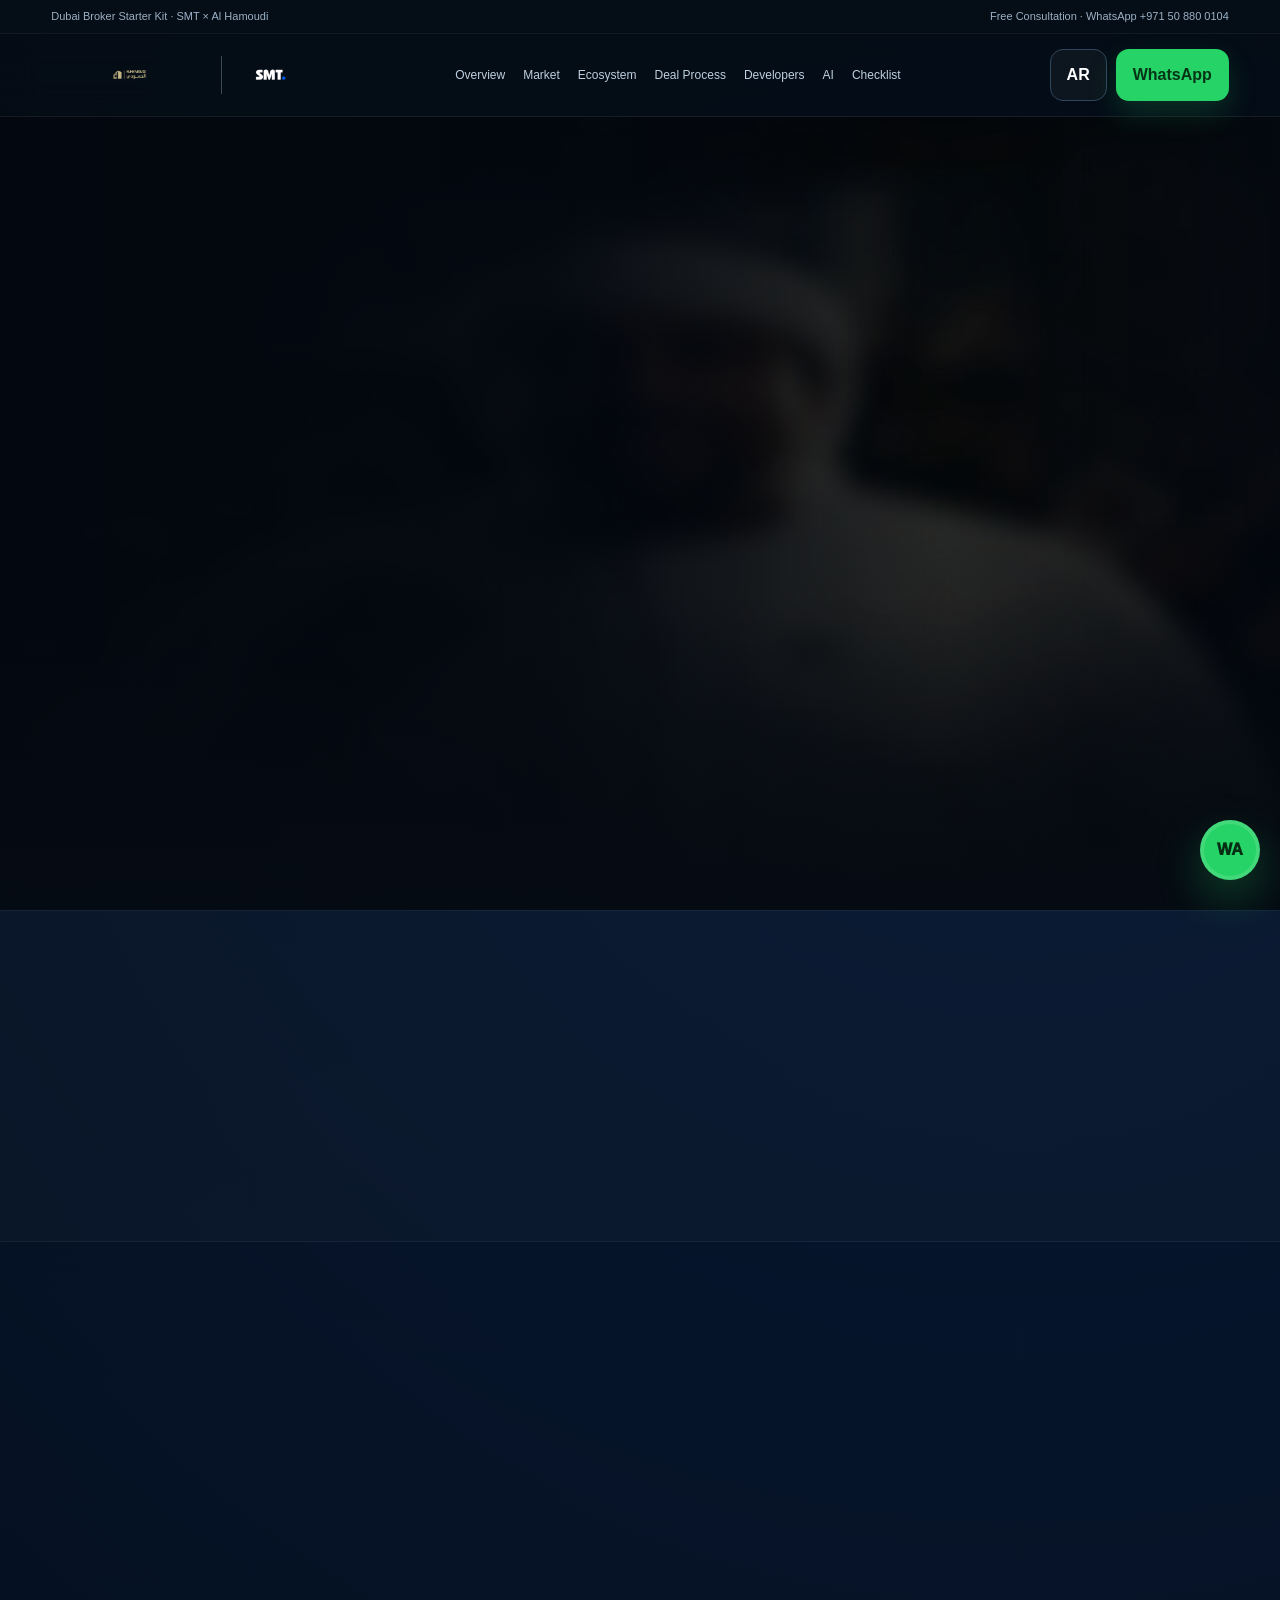
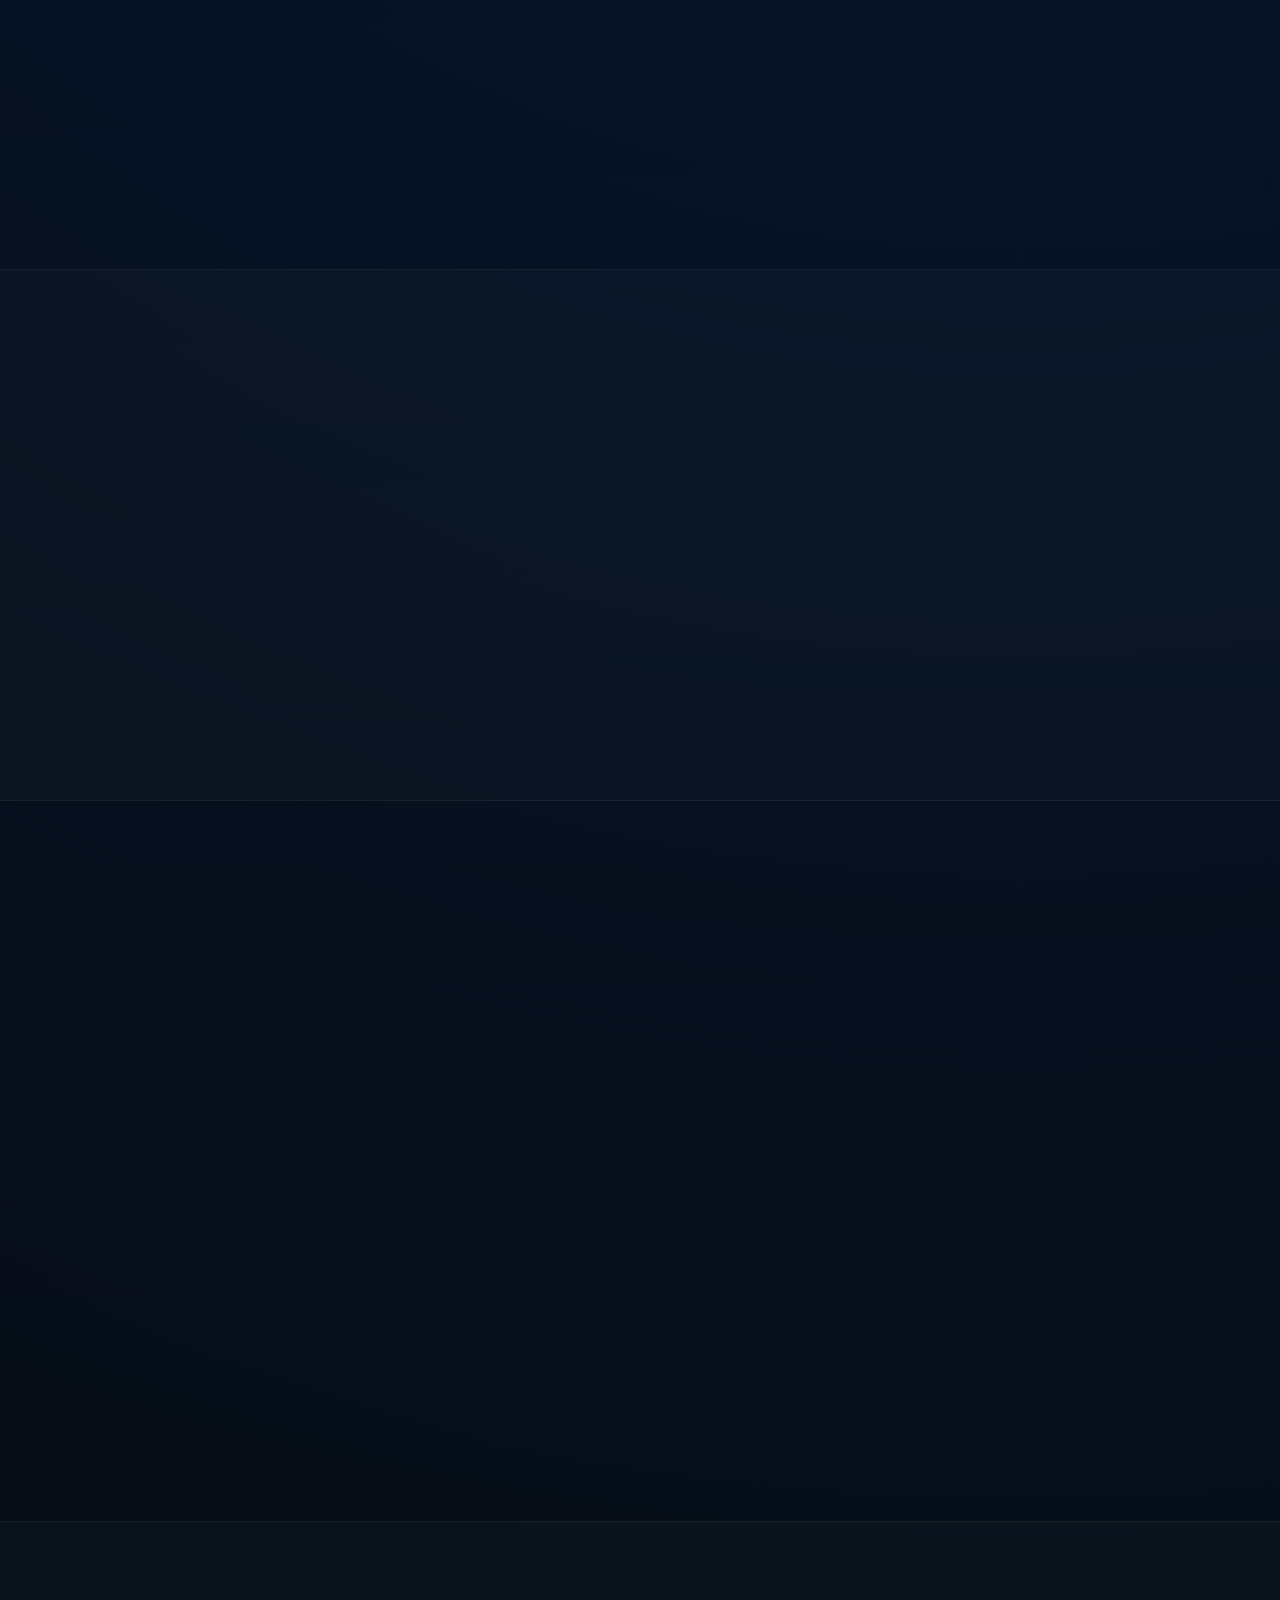
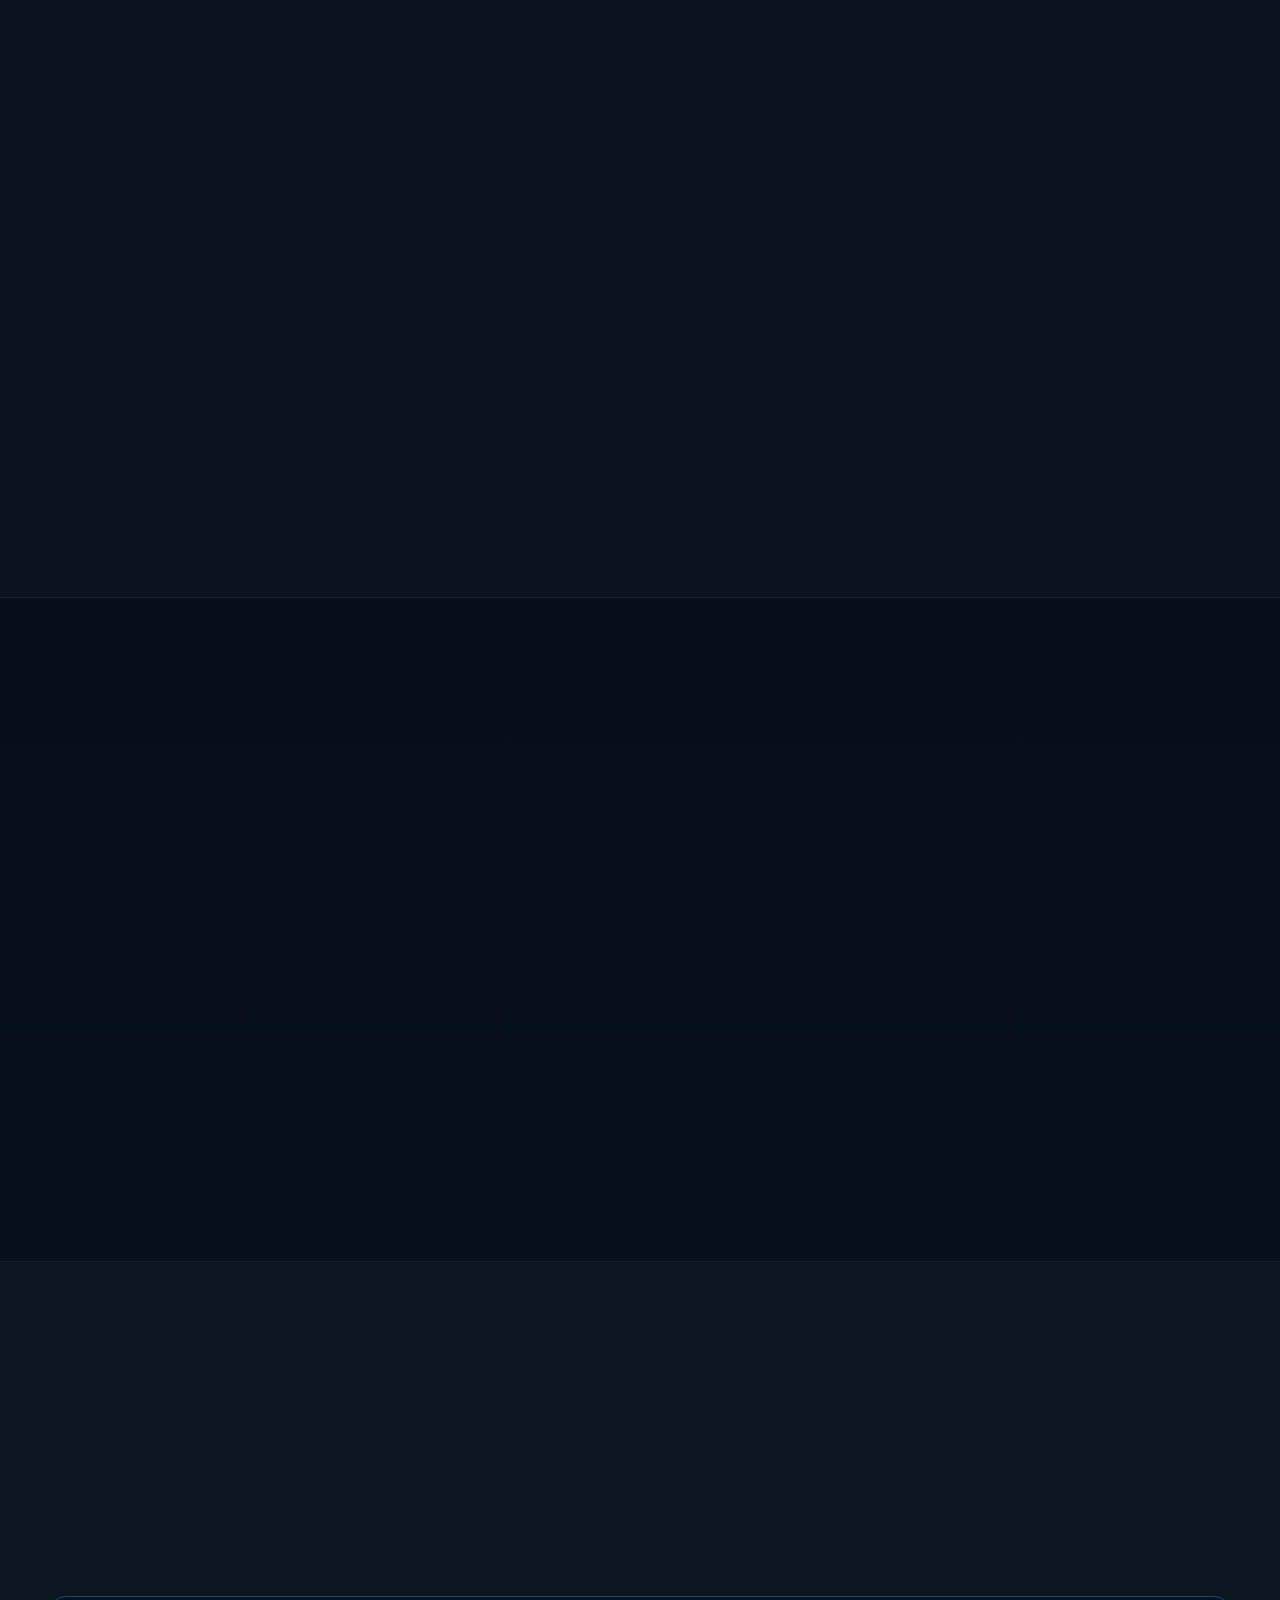
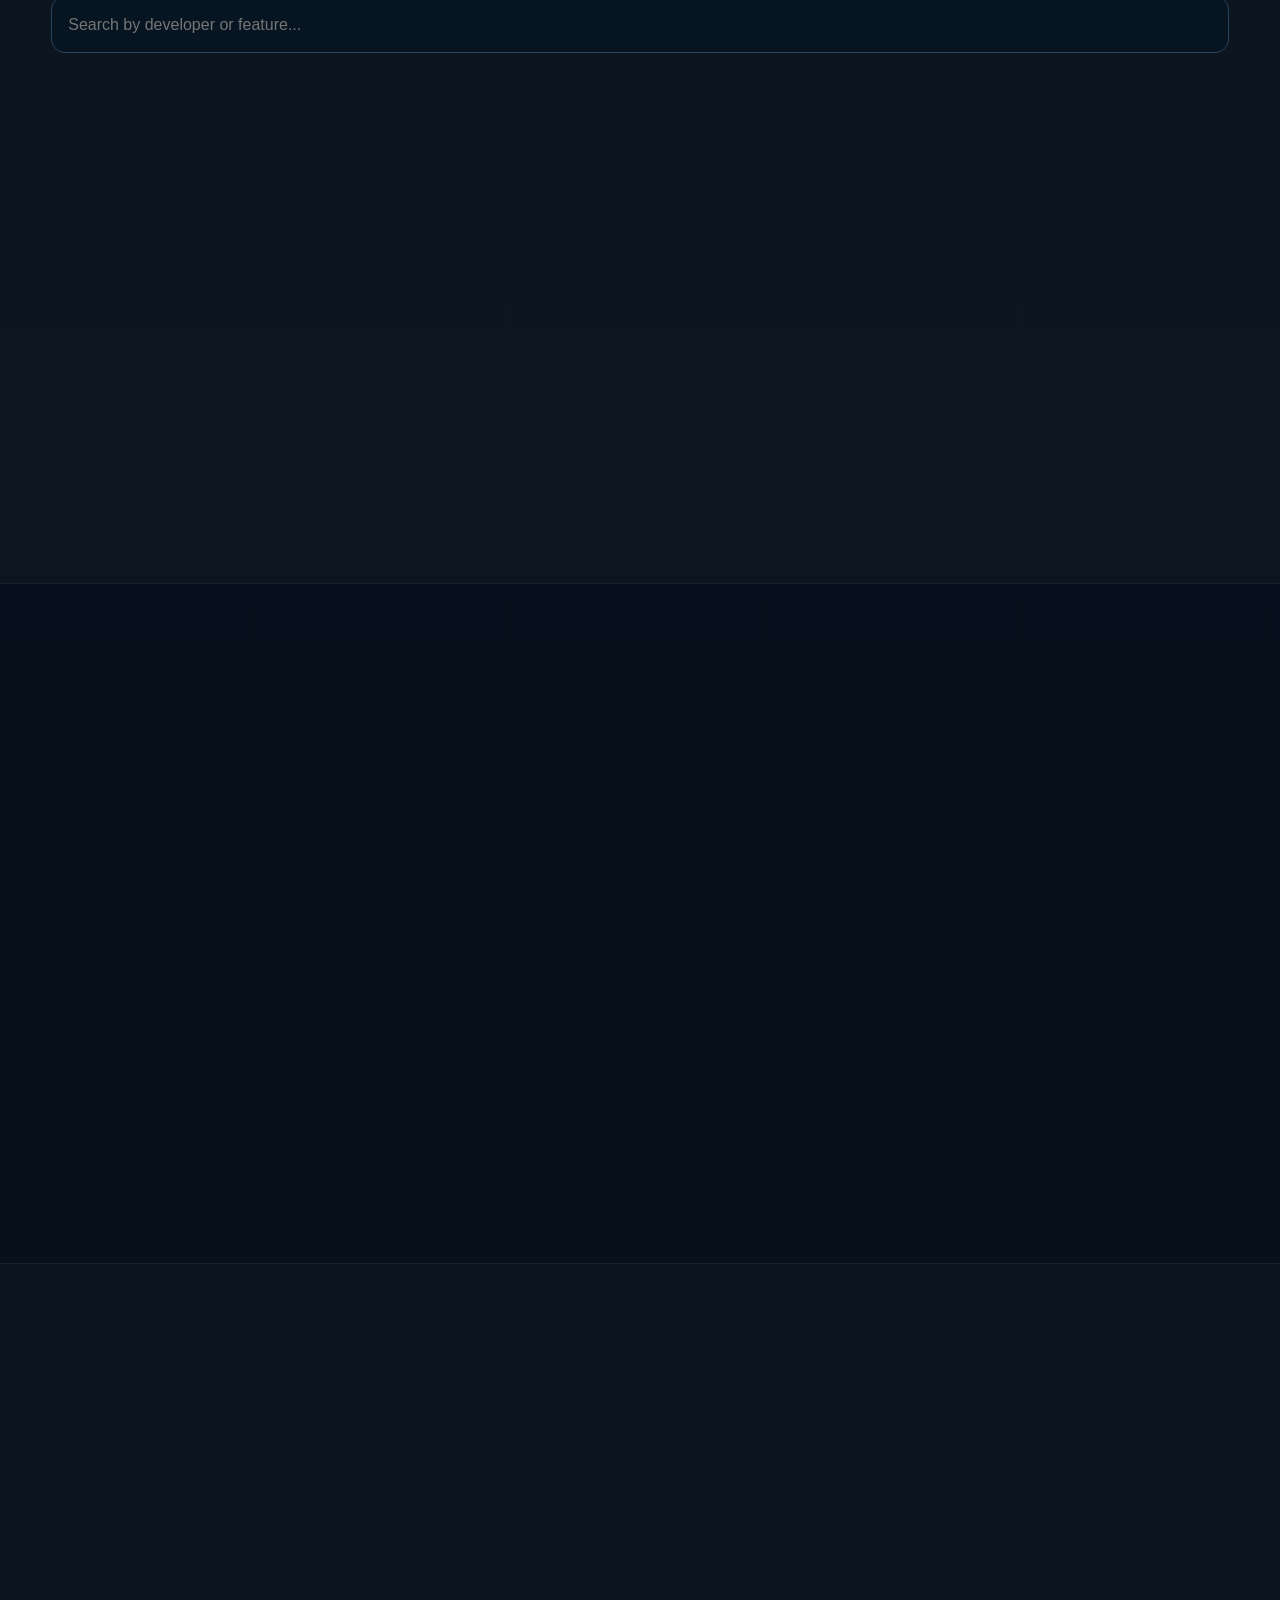
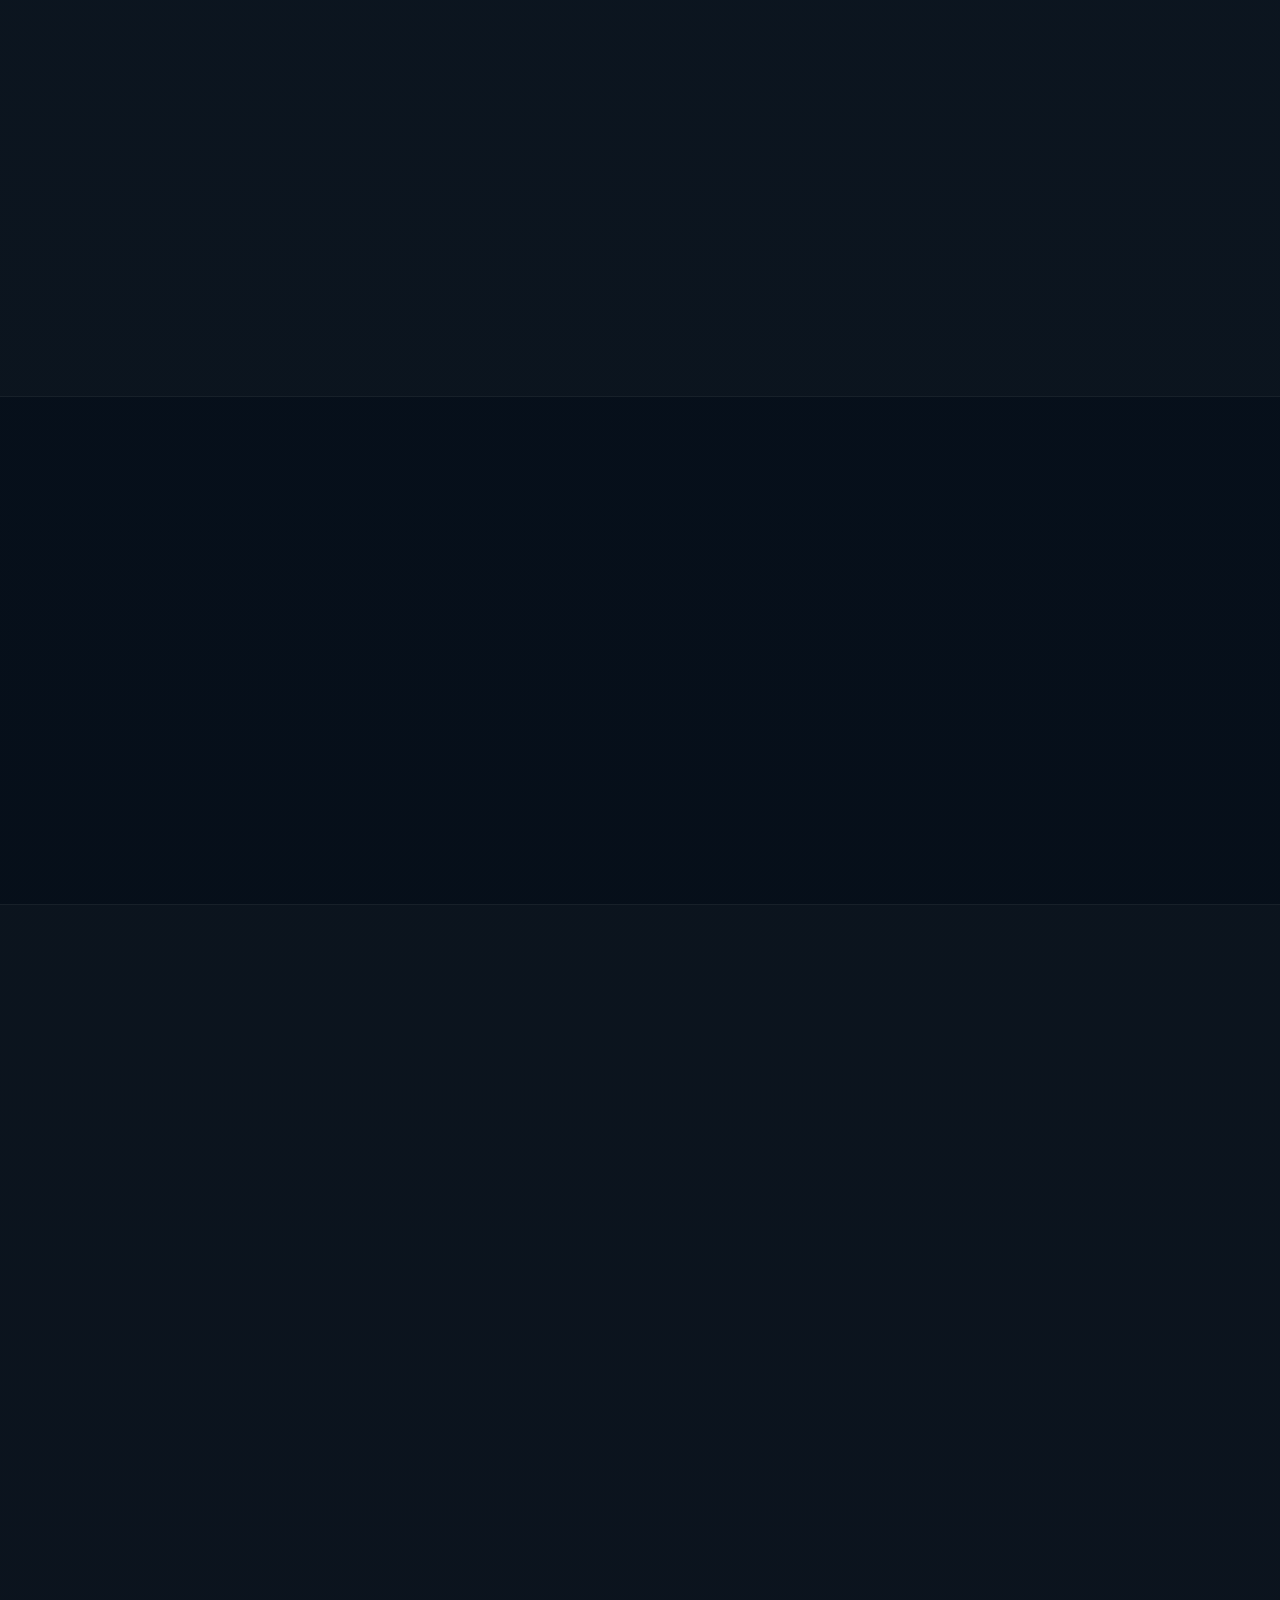
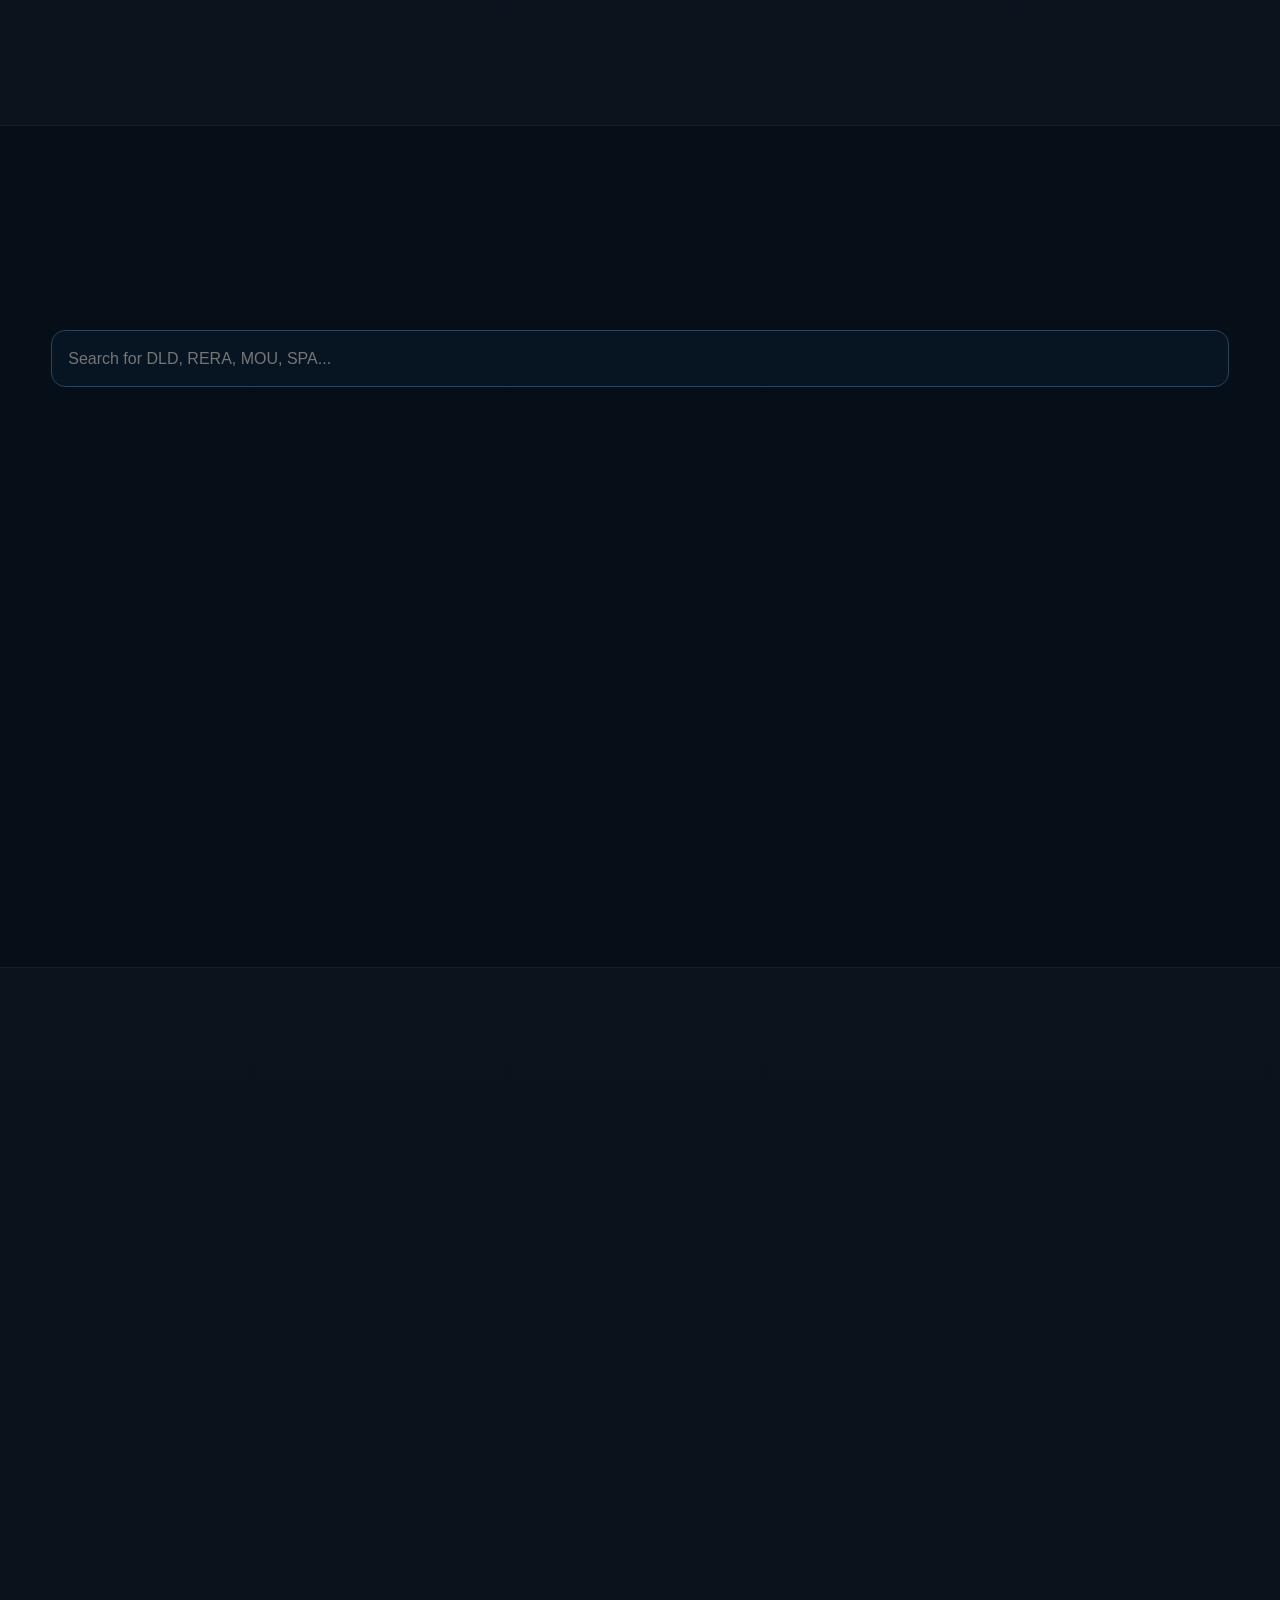
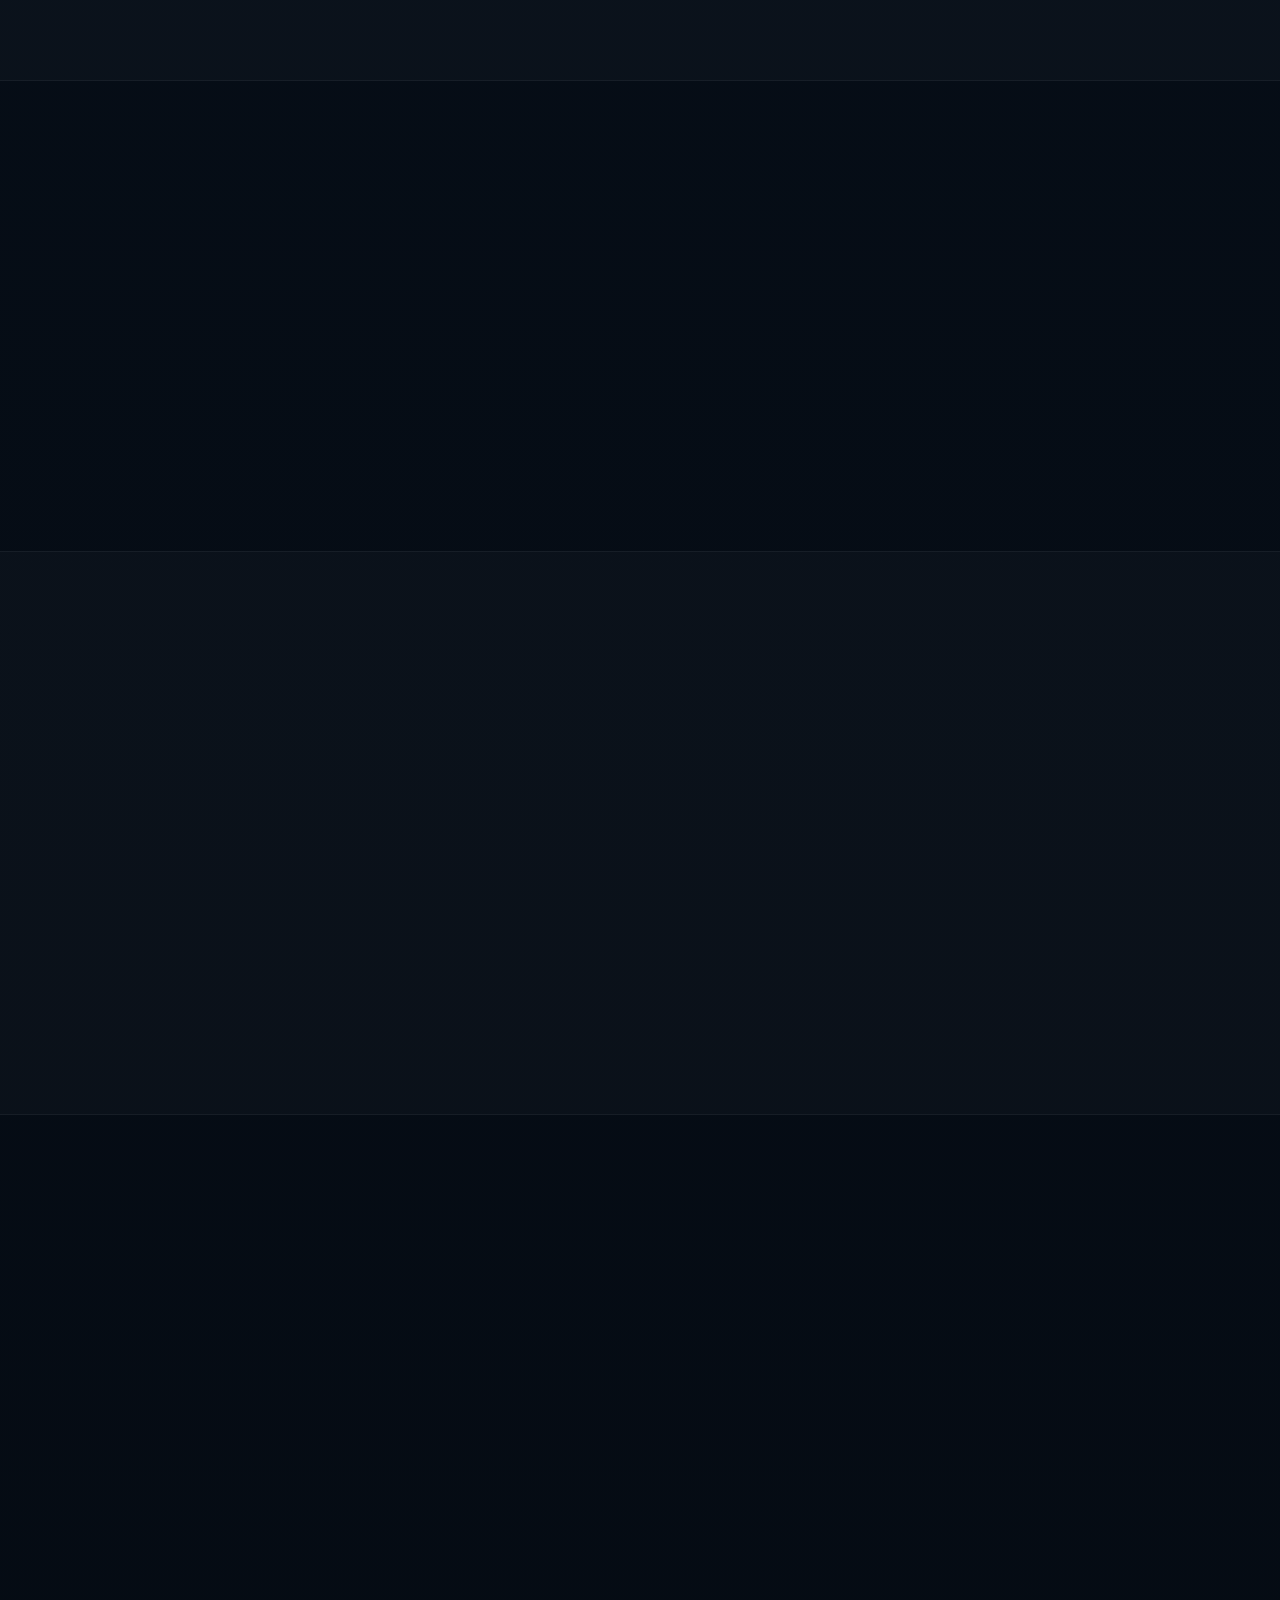
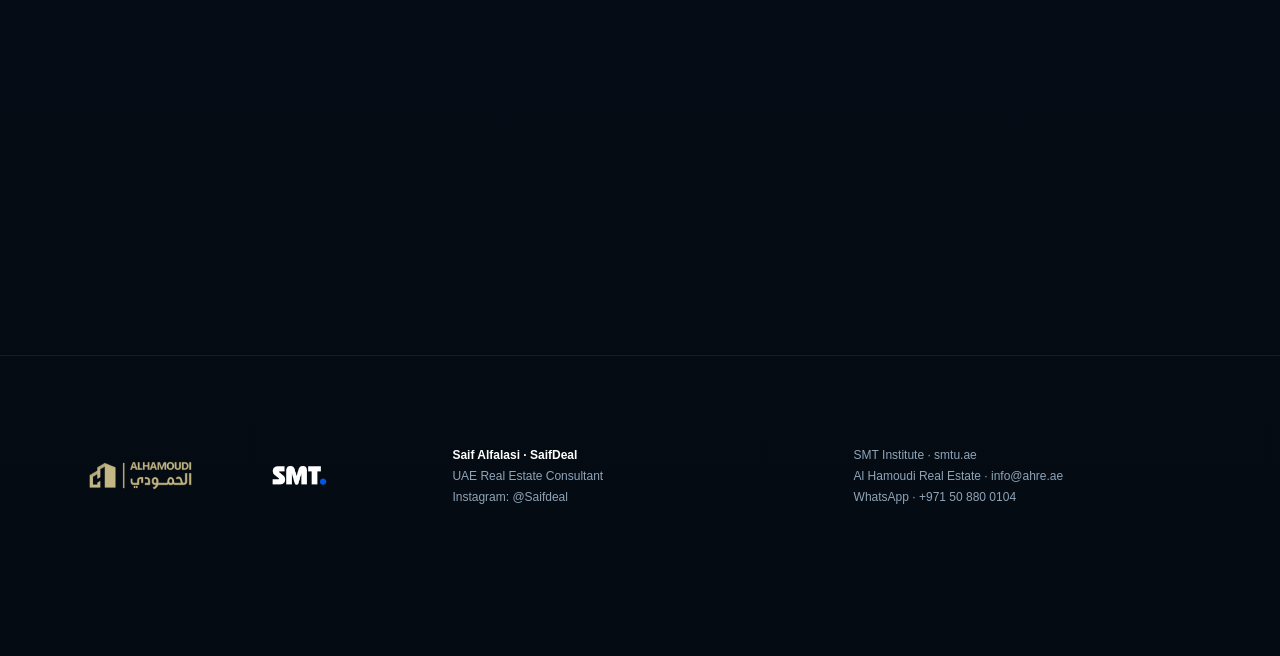
==== en.html @ 8c7c73d4 "Add files via upload" ====
<!doctype html>
<html lang="en" dir="ltr">
<head>
<meta charset="utf-8">
<meta name="viewport" content="width=device-width,initial-scale=1,viewport-fit=cover">
<meta name="description" content="Dubai Real Estate Broker Starter Kit — an interactive platform by SMT Institute and Al Hamoudi Real Estate with UAE real estate consultant Saif Alfalasi.">
<meta name="theme-color" content="#050b13">
<meta property="og:title" content="Dubai Broker Starter Kit | Saif Alfalasi">
<meta property="og:description" content="A complete Dubai real estate broker guide covering the market, DLD/RERA, deal closing, calculators, developers, AI tools and an execution checklist.">
<link rel="icon" type="image/png" href="[data-uri]">
<link rel="apple-touch-icon" href="[data-uri]">

<link rel="alternate" hreflang="ar" href="./index.html">
<link rel="alternate" hreflang="en" href="./en.html">
<link rel="alternate" hreflang="x-default" href="./index.html">
<title>Dubai Broker Starter Kit | Saif Alfalasi</title>
<style>
:root{
 --bg:#050b13;--bg2:#08121f;--panel:#0c1928;--panel2:#102238;--line:#243a51;
 --text:#f6f8fb;--muted:#9aadc1;--blue:#176cff;--cyan:#52d6ff;--gold:#d6be73;
 --green:#25d366;--orange:#ff8c2d;--shadow:0 26px 80px rgba(0,0,0,.34);
 --r:24px;--max:1240px;
}
*{box-sizing:border-box}html{scroll-behavior:smooth}
body{margin:0;font-family:Inter,Arial,Tahoma,sans-serif;color:var(--text);background:
radial-gradient(circle at 80% 4%,rgba(23,108,255,.14),transparent 24%),
linear-gradient(180deg,#030810,#07111d 44%,#050b13);line-height:1.72;overflow-x:hidden}
body:before{content:"";position:fixed;inset:0;pointer-events:none;opacity:.25;background-image:
linear-gradient(rgba(255,255,255,.017) 1px,transparent 1px),linear-gradient(90deg,rgba(255,255,255,.017) 1px,transparent 1px);
background-size:46px 46px;mask-image:linear-gradient(#000,transparent 80%)}
a{color:inherit;text-decoration:none}button,input,select,textarea{font:inherit}img{display:block;max-width:100%}
.container{width:min(var(--max),92%);margin:auto}
.topline{border-bottom:1px solid rgba(255,255,255,.05);background:#050d16;color:#9cb1c5;font-size:11px}
.topline .container{display:flex;justify-content:space-between;gap:20px;padding:7px 0}
header{position:sticky;top:0;z-index:70;background:rgba(5,11,19,.82);backdrop-filter:blur(18px);border-bottom:1px solid rgba(255,255,255,.07)}
.nav{min-height:82px;display:grid;grid-template-columns:auto 1fr auto;align-items:center;gap:26px}
.brandlock{display:flex;align-items:center;gap:12px}
.brandlock .ahre{width:158px;height:54px;object-fit:contain}
.brandlock .divider{width:1px;height:38px;background:#394a59}
.brandlock .smt{width:72px;height:46px;object-fit:contain}
.navlinks{display:flex;justify-content:center;align-items:center;gap:18px}
.navlinks a{font-size:12px;color:#bed0df;transition:.2s}.navlinks a:hover{color:#fff}
.navact{display:flex;gap:9px;align-items:center}
.btn{display:inline-flex;align-items:center;justify-content:center;gap:8px;padding:11px 16px;border-radius:13px;border:1px solid transparent;font-weight:900;cursor:pointer;transition:.2s}
.btn:hover{transform:translateY(-2px)}.btn-blue{background:linear-gradient(135deg,#176cff,#179de6);color:#fff;box-shadow:0 12px 32px rgba(23,108,255,.24)}
.btn-wa{background:var(--green);color:#073416;box-shadow:0 12px 30px rgba(37,211,102,.18)}.btn-glass{background:rgba(255,255,255,.035);border-color:#30465d;color:#fff}
.hero{position:relative;min-height:770px;display:flex;align-items:center;padding:68px 0 52px;overflow:hidden}
.hero-bg{position:absolute;inset:0;background:linear-gradient(90deg,rgba(3,8,16,.99),rgba(3,8,16,.92) 43%,rgba(3,8,16,.35) 74%,rgba(3,8,16,.72)),
url('[data-uri]') center/cover no-repeat}
.hero-bg:after{content:"";position:absolute;inset:0;background:linear-gradient(180deg,transparent 60%,#050b13)}
.hero .container{position:relative;z-index:2}
.hero-grid{display:grid;grid-template-columns:1.02fr .98fr;gap:52px;align-items:center}
.eyebrow{display:inline-flex;align-items:center;gap:8px;border:1px solid rgba(82,214,255,.25);background:rgba(82,214,255,.06);padding:7px 12px;border-radius:999px;color:var(--cyan);font-size:12px;font-weight:900}
.eyebrow i{width:7px;height:7px;border-radius:50%;background:var(--gold);box-shadow:0 0 16px var(--gold)}
h1{font-size:clamp(45px,5.9vw,80px);line-height:1.04;letter-spacing:-2.3px;margin:18px 0}
.gradient{background:linear-gradient(90deg,#fff,#7ce5ff,#2aa8ff);-webkit-background-clip:text;color:transparent}
.hero p{max-width:720px;font-size:18px;color:#c3d1df}
.hero-actions{display:flex;gap:10px;flex-wrap:wrap;margin:25px 0}
.trust{display:grid;grid-template-columns:repeat(3,1fr);gap:10px;margin-top:22px}
.trust div{padding:14px;border-radius:16px;border:1px solid rgba(255,255,255,.10);background:rgba(5,11,19,.58);backdrop-filter:blur(10px)}
.trust strong{display:block;font-size:20px}.trust span{font-size:11px;color:#90a6bc}
.portraitwrap{position:relative}
.portrait{aspect-ratio:1/1;border-radius:30px;overflow:hidden;border:1px solid rgba(255,255,255,.13);box-shadow:var(--shadow);background:#0b1725}
.portrait img{width:100%;height:100%;object-fit:cover}
.partnerplate{position:absolute;bottom:18px;right:18px;left:18px;display:grid;grid-template-columns:1fr auto;gap:16px;align-items:center;padding:14px 16px;border-radius:18px;background:rgba(3,9,16,.82);backdrop-filter:blur(16px);border:1px solid rgba(255,255,255,.12)}
.partnerplate strong{display:block}.partnerplate small{display:block;color:#99afc4}
.section{padding:80px 0}.section.alt{background:rgba(255,255,255,.018);border-top:1px solid rgba(255,255,255,.05);border-bottom:1px solid rgba(255,255,255,.05)}
.head{max-width:800px;margin-bottom:30px}.kicker{font-size:11px;color:var(--cyan);font-weight:1000;letter-spacing:.9px;text-transform:uppercase}
h2{font-size:clamp(33px,4vw,52px);line-height:1.15;margin:7px 0 11px}.head p{color:var(--muted);font-size:16px}
.card{background:linear-gradient(180deg,rgba(16,34,56,.95),rgba(8,22,37,.96));border:1px solid var(--line);border-radius:var(--r);padding:23px;box-shadow:0 16px 48px rgba(0,0,0,.14)}
.card p{color:var(--muted);font-size:14px}
.icon{width:46px;height:46px;border-radius:14px;display:grid;place-items:center;color:var(--cyan);background:rgba(23,108,255,.11);border:1px solid rgba(82,214,255,.16)}
.icon svg{width:24px;height:24px}
.summarygrid{display:grid;grid-template-columns:repeat(5,1fr);gap:12px}
.summarygrid .card h3{font-size:17px;margin:13px 0 5px}.summarygrid .card p{margin:0}
.brandbanner{display:grid;grid-template-columns:1fr auto 1fr;align-items:center;gap:30px;padding:24px 30px;border-radius:26px;border:1px solid #3a4650;background:linear-gradient(135deg,rgba(214,190,115,.08),rgba(23,108,255,.06))}
.brandbanner img{margin:auto;object-fit:contain}.brandbanner .ahrebig{width:285px;max-height:120px}.brandbanner .smtbig{width:145px;max-height:110px}.brandbanner .x{font-size:28px;color:#566b7f;font-weight:300}
.twocol{display:grid;grid-template-columns:1fr 1fr;gap:22px}
.stats{display:grid;grid-template-columns:repeat(2,1fr);gap:11px}.stat{padding:18px;border-radius:16px;background:#081827;border:1px solid #213950}
.stat strong{display:block;font-size:27px}.stat span{font-size:11px;color:#94aabd}
.note{font-size:12px;color:#8299af;margin-top:12px}
.ecogrid{display:grid;grid-template-columns:repeat(3,1fr);gap:12px}
.eco strong{font-size:18px}.eco span{display:inline-block;margin-top:8px;padding:4px 9px;border-radius:999px;background:#0a2034;color:#83dbff;font-size:10px;border:1px solid #234965}
.process{display:grid;grid-template-columns:repeat(4,1fr);gap:12px;counter-reset:step}
.step{position:relative;min-height:190px}.step:before{counter-increment:step;content:"0" counter(step);display:block;color:var(--cyan);font-size:12px;font-weight:1000;margin-bottom:10px}
.step h3{font-size:19px;margin:0 0 5px}.step p{margin:0}
.calcgrid{display:grid;grid-template-columns:.85fr 1.15fr;gap:24px}
.formgrid{display:grid;grid-template-columns:1fr 1fr;gap:11px}.field{display:grid;gap:7px}.field.full{grid-column:1/-1}
.field label{font-size:12px;color:#c7d7e7;font-weight:800}.field input,.field select,.field textarea{width:100%;padding:13px 14px;border-radius:13px;background:#071522;border:1px solid #2b435b;color:#fff;outline:none}
.field input:focus,.field select:focus,.field textarea:focus{border-color:var(--blue);box-shadow:0 0 0 3px rgba(23,108,255,.08)}
.results{display:grid;grid-template-columns:repeat(2,1fr);gap:10px;margin-top:14px}.result{padding:14px;border-radius:14px;background:#071522;border:1px solid #22394f}
.result span{display:block;font-size:11px;color:#8da5ba}.result strong{font-size:18px}
.devgrid{display:grid;grid-template-columns:repeat(4,1fr);gap:12px}.dev h3{margin:0 0 4px;font-size:18px}.dev small{color:#7fdcff}
.gems{display:grid;grid-template-columns:.85fr 1.15fr;gap:22px;align-items:stretch}
.mapvisual{min-height:430px;border-radius:28px;border:1px solid var(--line);background:
radial-gradient(circle at 50% 50%,rgba(82,214,255,.12),transparent 38%),
linear-gradient(135deg,#071421,#0b2135);position:relative;overflow:hidden}
.mapvisual:before,.mapvisual:after{content:"";position:absolute;border:1px solid rgba(82,214,255,.13);border-radius:50%;inset:12%}.mapvisual:after{inset:27%}
.pin{position:absolute;padding:7px 10px;border-radius:999px;background:#0d2e49;border:1px solid #2a6a8e;color:#bfeeff;font-size:11px;box-shadow:0 8px 20px rgba(0,0,0,.2)}
.p1{top:18%;left:18%}.p2{top:48%;left:55%}.p3{bottom:18%;left:20%}.p4{bottom:28%;right:12%}
.accordion details,.faq details{border:1px solid var(--line);border-radius:15px;background:rgba(255,255,255,.025);padding:14px 16px;margin-bottom:9px}summary{cursor:pointer;font-weight:900}
details p{color:var(--muted);font-size:13px;margin:9px 0 0}
.segmentgrid,.toolgrid,.glossarygrid{display:grid;grid-template-columns:repeat(3,1fr);gap:12px}
.segment h3,.tool h3,.gloss h3{margin:0 0 5px;font-size:17px}.tool .icon{margin-bottom:12px}
.mistakebox{display:grid;grid-template-columns:auto 1fr auto;gap:18px;align-items:center}.circle{width:42px;height:42px;border-radius:50%;border:1px solid #34516d;background:#0a1928;color:#fff;cursor:pointer}
.mistakecontent{text-align:center;padding:10px}.mistakecontent h3{font-size:24px;margin:0 0 7px}.mistakecontent p{margin:auto;max-width:700px}
.search{margin-bottom:16px}.search input{width:100%;padding:14px 16px;border-radius:14px;background:#071522;border:1px solid #2b435b;color:#fff;outline:none}
.checklayout{display:grid;grid-template-columns:.8fr 1.2fr;gap:22px}.progress{height:9px;border-radius:999px;background:#071522;overflow:hidden;margin:15px 0 8px}.progress span{display:block;height:100%;width:0;background:linear-gradient(90deg,var(--blue),var(--cyan));transition:.3s}
.checks{display:grid;gap:9px}.check{display:flex;gap:10px;padding:12px;border-radius:13px;border:1px solid rgba(255,255,255,.07);background:rgba(255,255,255,.022)}.check input{margin-top:5px;accent-color:var(--blue)}.check small{display:block;color:var(--muted)}
.quiz{display:grid;grid-template-columns:.8fr 1.2fr;gap:22px;align-items:center}.answers{display:grid;gap:9px}.answer{text-align:right;padding:12px 14px;border:1px solid #2a435c;border-radius:13px;background:#071522;color:#fff;cursor:pointer}.answer:hover{border-color:#3478ad}.answer.correct{border-color:#2ead68;background:rgba(46,173,104,.12)}.answer.wrong{border-color:#d25b5b;background:rgba(210,91,91,.1)}
.consult{display:grid;grid-template-columns:1.15fr .85fr;overflow:hidden;border-radius:30px;border:1px solid #2a5678;background:#0a1a2b}.consultcopy{padding:32px}.consultimg{background:url('[data-uri]') center/cover no-repeat;min-height:430px;position:relative}.consultimg:after{content:"";position:absolute;inset:0;background:linear-gradient(90deg,#0a1a2b,transparent 45%)}
.sourcegrid{display:grid;grid-template-columns:repeat(3,1fr);gap:12px}.source small{color:#87a0b6}
footer{padding:36px 0 95px;border-top:1px solid rgba(255,255,255,.07);color:#8fa4b8;font-size:12px}.footergrid{display:grid;grid-template-columns:1fr 1fr 1fr;gap:26px;align-items:center}.footerlogos{display:flex;gap:20px;align-items:center}.footerlogos .ahre{width:185px}.footerlogos .smt{width:84px}
.wafloat{position:fixed;z-index:90;left:20px;bottom:20px;width:60px;height:60px;border-radius:50%;display:grid;place-items:center;background:var(--green);color:#062e14;font-weight:1000;box-shadow:0 18px 45px rgba(37,211,102,.28);border:4px solid rgba(255,255,255,.13)}
.lang{min-width:44px}.reveal{opacity:0;transform:translateY(18px);transition:.65s ease}.reveal.show{opacity:1;transform:none}
@media(max-width:1050px){
 .navlinks{display:none}.nav{grid-template-columns:1fr auto}.hero-grid,.twocol,.calcgrid,.gems,.checklayout,.quiz,.consult{grid-template-columns:1fr}
 .summarygrid{grid-template-columns:repeat(3,1fr)}.ecogrid,.segmentgrid,.toolgrid,.glossarygrid{grid-template-columns:repeat(2,1fr)}.process,.devgrid{grid-template-columns:repeat(2,1fr)}
 .consultimg{min-height:320px}.footergrid{grid-template-columns:1fr 1fr}.brandbanner{grid-template-columns:1fr auto 1fr}
}
@media(max-width:650px){
 .topline .container{justify-content:center}.topline span:last-child{display:none}.brandlock .ahre{width:125px}.brandlock .smt{width:58px}.navact .btn-glass{display:none}
 .hero{min-height:auto;padding-top:46px}h1{font-size:46px;letter-spacing:-1.2px}.hero p{font-size:16px}.portrait{aspect-ratio:1/1}.partnerplate{position:static;border-radius:0;border-width:1px 0 0}
 .portraitwrap{border-radius:29px;overflow:hidden}.trust,.summarygrid,.stats,.ecogrid,.process,.devgrid,.segmentgrid,.toolgrid,.glossarygrid,.sourcegrid,.results,.formgrid{grid-template-columns:1fr}.field.full{grid-column:auto}
 .brandbanner{grid-template-columns:1fr;text-align:center}.brandbanner .x{transform:rotate(90deg)}.section{padding:64px 0}.footergrid{grid-template-columns:1fr}.consultcopy{padding:24px}
}

html[dir="ltr"] body{font-family:Inter,Arial,sans-serif}
html[dir="ltr"] .consultimg:after{background:linear-gradient(270deg,#0a1a2b,transparent 45%)}
html[dir="ltr"] .partnerplate{text-align:left}
html[dir="ltr"] .answer{text-align:left}
html[dir="ltr"] .wafloat{left:auto;right:20px}

</style>
</head>
<body>

<div class="topline"><div class="container"><span>Dubai Broker Starter Kit · SMT × Al Hamoudi</span><span>Free Consultation · WhatsApp +971 50 880 0104</span></div></div>

<header>
<div class="container nav">
  <a class="brandlock" href="#top" aria-label="SMT Institute and Al Hamoudi Real Estate">
    <img class="ahre" src="[data-uri]" alt="Al Hamoudi Real Estate">
    <span class="divider"></span>
    <img class="smt" src="[data-uri]" alt="SMT Institute">
  </a>
  <nav class="navlinks">
    <a href="#overview">Overview</a><a href="#market">Market</a><a href="#ecosystem">Ecosystem</a><a href="#process">Deal Process</a><a href="#developers">Developers</a><a href="#tools">AI</a><a href="#checklist">Checklist</a>
  </nav>
  <div class="navact">
    <a class="btn btn-glass lang" href="index.html" aria-label="Arabic version">AR</a>
    <a class="btn btn-wa" href="https://wa.me/971508800104?text=Hi%20Saif%2C%20I%20would%20like%20a%20free%20real%20estate%20consultation" target="_blank">WhatsApp</a>
  </div>
</div>
</header>

<main id="top">
<section class="hero">
  <div class="hero-bg"></div>
  <div class="container hero-grid">
    <div class="reveal">
      <div class="eyebrow"><i></i><span>Interactive guide for Dubai brokers and investors</span></div>
      <h1>Dubai Real Estate<br><span class="gradient">Broker Starter Kit</span></h1>
      <p>A practical platform bringing together market data, DLD and RERA, terminology, closing steps, broker mistakes, developers, growth areas, AI tools and calculators — with direct consultation from Saif Alfalasi.</p>
      <div class="hero-actions">
        <a class="btn btn-blue" href="#overview">Start Now</a>
        <a class="btn btn-wa" href="#consult">Free Consultation</a>
        <a class="btn btn-glass" href="https://www.instagram.com/saifdeal/" target="_blank">@Saifdeal</a>
      </div>
      <div class="trust">
        <div><strong>AED 917B+</strong><span>2025 Transaction Value</span></div>
        <div><strong>270K+</strong><span>Real Estate Transactions</span></div>
        <div><strong>2 Lang</strong><span>Arabic / English</span></div>
      </div>
    </div>
    <div class="portraitwrap reveal">
      <div class="portrait"><img src="[data-uri]" alt="Saif Alfalasi - UAE Real Estate Consultant"></div>
      <div class="partnerplate"><div><strong>Saif Alfalasi</strong><small>UAE Real Estate Consultant · SaifDeal</small></div><a class="btn btn-blue" href="#consult">Consultation</a></div>
    </div>
  </div>
</section>

<section class="section alt">
<div class="container">
  <div class="brandbanner reveal">
    <img class="ahrebig" src="[data-uri]" alt="Al Hamoudi Real Estate">
    <div class="x">×</div>
    <img class="smtbig" src="[data-uri]" alt="SMT Institute">
  </div>
</div>
</section>

<section class="section" id="overview">
<div class="container">
  <div class="head reveal"><span class="kicker">OVERVIEW</span><h2>Everything a new broker needs in one place</h2><p>A practical training product with market figures, procedures, professional insights, checklists and calculators that help you learn and apply faster.</p></div>
  <div class="summarygrid">
    <a href="#market" class="card reveal"><div class="icon"><svg viewBox="0 0 24 24" aria-hidden="true"><path d="M4 19V9m6 10V5m6 14v-7m4 7H2" stroke="currentColor" stroke-width="2" fill="none" stroke-linecap="round"/></svg></div><h3>Market Data</h3><p>A quick market snapshot with a reminder to keep figures updated.</p></a>
    <a href="#ecosystem" class="card reveal"><div class="icon"><svg viewBox="0 0 24 24" aria-hidden="true"><path d="M12 3v18M5 7h14M6 7l-3 6h6L6 7Zm12 0-3 6h6l-3-6ZM8 21h8" stroke="currentColor" stroke-width="2" fill="none" stroke-linecap="round" stroke-linejoin="round"/></svg></div><h3>DLD & RERA</h3><p>Understand the authorities, platforms and regulatory terminology.</p></a>
    <a href="#process" class="card reveal"><div class="icon"><svg viewBox="0 0 24 24" aria-hidden="true"><path d="M4 6h7l2 3h7M4 18h7l2-3h7M4 12h16" stroke="currentColor" stroke-width="2" fill="none" stroke-linecap="round"/></svg></div><h3>Deal Process</h3><p>Lead → Viewing → MOU → Transfer → Commission.</p></a>
    <a href="#calculator" class="card reveal"><div class="icon"><svg viewBox="0 0 24 24" aria-hidden="true"><rect x="4" y="2" width="16" height="20" rx="2" stroke="currentColor" stroke-width="2" fill="none"/><path d="M7 6h10M8 11h2m4 0h2m-8 4h2m4 0h2m-8 4h2m4 0h2" stroke="currentColor" stroke-width="2" stroke-linecap="round"/></svg></div><h3>Deal Calculator</h3><p>Estimate buyer costs and initial cash required.</p></a>
    <a href="#tools" class="card reveal"><div class="icon"><svg viewBox="0 0 24 24" aria-hidden="true"><path d="M9 3h6v3h3v3h3v6h-3v3h-3v3H9v-3H6v-3H3V9h3V6h3V3Z" stroke="currentColor" stroke-width="2" fill="none"/><path d="M9 10h.01M15 10h.01M9 15c2 1 4 1 6 0" stroke="currentColor" stroke-width="2" stroke-linecap="round"/></svg></div><h3>AI Broker Stack</h3><p>Tools for research, analysis, design and follow-up.</p></a>
  </div>
</div>
</section>

<section class="section alt" id="market">
<div class="container twocol">
  <div class="head reveal"><span class="kicker">MARKET DATA</span><h2>Dubai real estate snapshot in simple numbers</h2><p>Use figures to help brokers communicate with confidence, not to exaggerate. Always update the numbers before any commercial use.</p></div>
  <div class="card reveal">
    <div class="stats">
      <div class="stat"><strong>AED 917B+</strong><span>2025 transaction value based on the figures used in this guide</span></div>
      <div class="stat"><strong>270K+</strong><span>Real Estate Transactions</span></div>
      <div class="stat"><strong>2025</strong><span>Primary reference year</span></div>
      <div class="stat"><strong>2024</strong><span>Comparison year — update its figures before presenting</span></div>
    </div>
    <div class="note">Note: This website is educational. Any figure should be updated before commercial use.</div>
  </div>
</div>
</section>

<section class="section" id="ecosystem">
<div class="container">
  <div class="head reveal"><span class="kicker">ECOSYSTEM</span><h2>Who is responsible for what?</h2><p>Terms a broker hears every day: DLD, RERA, Trakheesi, Oqood, Ejari, NOC and more.</p></div>
  <div class="ecogrid">
    <div class="card eco reveal"><strong>DLD</strong><p>Dubai Land Department — the main government authority for Dubai real estate.</p><span>Government</span></div>
    <div class="card eco reveal"><strong>RERA</strong><p>The regulatory arm associated with broker and developer activities.</p><span>Regulation</span></div>
    <div class="card eco reveal"><strong>Trakheesi</strong><p>A platform associated with permits for real estate advertising and activities.</p><span>Advertising</span></div>
    <div class="card eco reveal"><strong>Oqood</strong><p>A term and system associated with registering sale contracts for certain off-plan projects.</p><span>Off-plan</span></div>
    <div class="card eco reveal"><strong>Ejari</strong><p>Dubai tenancy contract registration system.</p><span>Leasing</span></div>
    <div class="card eco reveal"><strong>NOC</strong><p>No Objection Certificate — may be required in certain transfer procedures.</p><span>Transfer</span></div>
  </div>
</div>
</section>

<section class="section alt" id="process">
<div class="container">
  <div class="head reveal"><span class="kicker">FROM LEAD TO COMMISSION</span><h2>A clear path to closing a deal</h2></div>
  <div class="process">
    <div class="card step reveal"><h3>Lead Qualification</h3><p>Confirm the goal, budget, down payment and financing method before sending projects.</p></div>
    <div class="card step reveal"><h3>Shortlist</h3><p>Compare only 3–5 options using clear criteria.</p></div>
    <div class="card step reveal"><h3>Viewing / Presentation</h3><p>Focus on the client’s need, not the amount of information.</p></div>
    <div class="card step reveal"><h3>Offer / Booking</h3><p>Review the price, terms, offer validity and booking amount.</p></div>
    <div class="card step reveal"><h3>MOU / SPA</h3><p>The document varies by deal type; review the terms and obligations carefully.</p></div>
    <div class="card step reveal"><h3>NOC / Finance</h3><p>Prepare approvals, financing and required documents on time.</p></div>
    <div class="card step reveal"><h3>Transfer</h3><p>Confirm fees, attendance or authorization requirements, and registration requirements.</p></div>
    <div class="card step reveal"><h3>Commission & Follow-up</h3><p>Document the commission and follow up after closing to build referrals.</p></div>
  </div>
</div>
</section>

<section class="section" id="calculator">
<div class="container calcgrid">
  <div class="head reveal"><span class="kicker">CALCULATOR</span><h2>Calculate the estimated cost of a Dubai sale transaction</h2><p>This calculator is educational and provides an approximate view of basic costs. It does not replace a registration officer or legal adviser.</p></div>
  <div class="card reveal">
    <div class="formgrid">
      <div class="field full"><label>Property Price (AED)</label><input id="price" type="number" min="0" value="1500000"></div>
      <div class="field"><label>DLD %</label><input id="dld" type="number" value="4" step=".01"></div>
      <div class="field"><label>Down Payment %</label><input id="dp" type="number" value="20" step=".01"></div>
      <div class="field"><label><input type="checkbox" id="mortgage"> Add estimated 0.25% mortgage registration fee</label></div>
      <div class="field"><label>Estimated Additional Fees (AED)</label><input id="extra" type="number" value="5000"></div>
    </div>
    <div class="results">
      <div class="result"><span>Down Payment</span><strong id="rDp">—</strong></div>
      <div class="result"><span>DLD</span><strong id="rDld">—</strong></div>
      <div class="result"><span>Estimated Mortgage Fee</span><strong id="rMortgage">—</strong></div>
      <div class="result"><span>Estimated Initial Cash Required</span><strong id="rTotal">—</strong></div>
    </div>
  </div>
</div>
</section>

<section class="section alt" id="developers">
<div class="container">
  <div class="head reveal"><span class="kicker">DEVELOPERS</span><h2>How to understand each developer quickly</h2><p>Do not memorize names only. Understand the USP, the right client profile and the key caution point before recommending a project.</p></div>
  <div class="search"><input id="devSearch" type="search" placeholder="Search by developer or feature..."></div>
  <div class="devgrid" id="devGrid">
    <div class="card dev reveal" data-key="Emaar communities brand downtown creek"><h3>Emaar</h3><small>Master Communities</small><p>Strong brand and master communities; compare pricing and payment plans project by project.</p></div>
    <div class="card dev reveal" data-key="Aldar abu dhabi dubai communities"><h3>Aldar</h3><small>Communities</small><p>Strong Abu Dhabi presence with selected Dubai projects; focus on the product and location.</p></div>
    <div class="card dev reveal" data-key="Sobha quality hartland"><h3>Sobha</h3><small>Quality Positioning</small><p>Positioned around quality and communities; review the payment plan and handover.</p></div>
    <div class="card dev reveal" data-key="Ellington design boutique"><h3>Ellington</h3><small>Design-led</small><p>Strong focus on design and finishes; suitable for buyers who value the finished product.</p></div>
    <div class="card dev reveal" data-key="Danube payment plan"><h3>Danube</h3><small>Payment Plans</small><p>Known for flexible offers and payment plans on selected projects; review the full cash-flow schedule.</p></div>
    <div class="card dev reveal" data-key="Binghatti branded architecture"><h3>Binghatti</h3><small>Distinctive Product</small><p>Distinctive visual identity and multiple projects; compare price per sq ft/metre and the exit plan.</p></div>
    <div class="card dev reveal" data-key="Azizi locations"><h3>Azizi</h3><small>Location Variety</small><p>A wide range of locations and projects; verify the timeline and project-specific details.</p></div>
    <div class="card dev reveal" data-key="Dubai Properties communities"><h3>Dubai Properties</h3><small>Established Areas</small><p>Projects across multiple areas; assess the community and actual demand in each location.</p></div>
  </div>
</div>
</section>

<section class="section" id="gems">
<div class="container gems">
  <div class="mapvisual reveal">
    <span class="pin p1">Dubai South</span><span class="pin p2">Al Jaddaf</span><span class="pin p3">Dubai Islands</span><span class="pin p4">Expo City</span>
  </div>
  <div>
    <div class="head reveal"><span class="kicker">HIDDEN GEMS</span><h2>Promising areas — never sell them as a guarantee</h2><p>A promising area means there are growth drivers, not a guaranteed profit. A professional broker explains both the opportunity and the risks.</p></div>
    <div class="accordion">
      <details class="reveal"><summary>Dubai South</summary><p>Assess infrastructure, employment drivers, future supply and accessibility before recommending.</p></details>
      <details class="reveal"><summary>Al Jaddaf</summary><p>Compare waterfront positioning, proximity to central Dubai, new supply and product quality.</p></details>
      <details class="reveal"><summary>Dubai Islands</summary><p>Focus on infrastructure timelines, hospitality branding where relevant, and the scale of future supply.</p></details>
      <details class="reveal"><summary>Expo City / Surroundings</summary><p>Track business drivers, the community, new projects and future transport plans.</p></details>
    </div>
  </div>
</div>
</section>

<section class="section alt" id="segments">
<div class="container">
  <div class="head reveal"><span class="kicker">BUYER SEGMENTS</span><h2>How to work with different buyer segments</h2><p>Public DLD transaction data does not list every buyer’s nationality in a transaction table, so this section is general market intelligence rather than a definitive official statistic.</p></div>
  <div class="segmentgrid">
    <div class="card segment reveal"><h3>Investor</h3><p>Focuses on returns, exit liquidity, entry cost and risk management.</p></div>
    <div class="card segment reveal"><h3>End User</h3><p>Focuses on quality of life, space, schools, transport and community.</p></div>
    <div class="card segment reveal"><h3>International Buyer</h3><p>Needs clearer guidance on procedures, registration, transfers and financing.</p></div>
    <div class="card segment reveal"><h3>Cash Buyer</h3><p>May prioritize speed of closing, discounts and total cash required.</p></div>
    <div class="card segment reveal"><h3>Mortgage Buyer</h3><p>Start with eligibility, down payment and pre-approval before narrowing the options.</p></div>
    <div class="card segment reveal"><h3>Off-plan Buyer</h3><p>Needs to understand the payment plan, handover, assignment rules and timeline-related risks.</p></div>
  </div>
</div>
</section>

<section class="section" id="mistakes">
<div class="container">
  <div class="head reveal" style="margin-inline:auto;text-align:center"><span class="kicker">MISTAKES</span><h2>Mistakes that cost brokers real deals</h2></div>
  <div class="card mistakebox reveal">
    <button class="circle" id="prevMistake" aria-label="Previous">‹</button>
    <div class="mistakecontent" id="mistakeContent"></div>
    <button class="circle" id="nextMistake" aria-label="Next">›</button>
  </div>
</div>
</section>

<section class="section alt" id="tools">
<div class="container">
  <div class="head reveal"><span class="kicker">AI BROKER STACK</span><h2>Tools that help a broker work faster and smarter</h2><p>Tools do not replace experience, but they can reduce time spent on research, design, follow-up and analysis.</p></div>
  <div class="toolgrid">
    <div class="card tool reveal"><div class="icon"><svg viewBox="0 0 24 24" aria-hidden="true"><path d="M9 3h6v3h3v3h3v6h-3v3h-3v3H9v-3H6v-3H3V9h3V6h3V3Z" stroke="currentColor" stroke-width="2" fill="none"/><path d="M9 10h.01M15 10h.01M9 15c2 1 4 1 6 0" stroke="currentColor" stroke-width="2" stroke-linecap="round"/></svg></div><h3>Research AI</h3><p>Summarize projects, compare terms and prepare verification questions.</p></div>
    <div class="card tool reveal"><div class="icon"><svg viewBox="0 0 24 24" aria-hidden="true"><path d="M4 19V9m6 10V5m6 14v-7m4 7H2" stroke="currentColor" stroke-width="2" fill="none" stroke-linecap="round"/></svg></div><h3>Market Analysis</h3><p>Organize prices, areas and payment plans in clear tables.</p></div>
    <div class="card tool reveal"><div class="icon"><svg viewBox="0 0 24 24" aria-hidden="true"><path d="M4 21V7l8-4v18m0-12 8-3v15M7 10h2m-2 4h2m-2 4h2m6-7h2m-2 4h2m-2 4h2" stroke="currentColor" stroke-width="2" fill="none" stroke-linecap="round" stroke-linejoin="round"/></svg></div><h3>Inventory</h3><p>Databases for properties, plots, GFA and pricing.</p></div>
    <div class="card tool reveal"><div class="icon"><svg viewBox="0 0 24 24" aria-hidden="true"><path d="M4 4h7a3 3 0 0 1 3 3v13a3 3 0 0 0-3-3H4V4Zm16 0h-6v16a3 3 0 0 1 3-3h3V4Z" stroke="currentColor" stroke-width="2" fill="none" stroke-linejoin="round"/></svg></div><h3>Content</h3><p>Reel scripts, presentations, brochures and FAQs.</p></div>
    <div class="card tool reveal"><div class="icon"><svg viewBox="0 0 24 24" aria-hidden="true"><path d="M9 11l2 2 4-5M4 4h16v16H4V4Z" stroke="currentColor" stroke-width="2" fill="none" stroke-linecap="round" stroke-linejoin="round"/></svg></div><h3>CRM Follow-up</h3><p>Lead follow-up lists and scheduling of next actions.</p></div>
    <div class="card tool reveal"><div class="icon"><svg viewBox="0 0 24 24" aria-hidden="true"><rect x="4" y="2" width="16" height="20" rx="2" stroke="currentColor" stroke-width="2" fill="none"/><path d="M7 6h10M8 11h2m4 0h2m-8 4h2m4 0h2m-8 4h2m4 0h2" stroke="currentColor" stroke-width="2" stroke-linecap="round"/></svg></div><h3>Calculators</h3><p>Payment plans, DLD, commission, cash needed and estimated returns.</p></div>
  </div>
</div>
</section>

<section class="section" id="glossary">
<div class="container">
  <div class="head reveal" style="margin-inline:auto;text-align:center"><span class="kicker">GLOSSARY</span><h2>Terms you need to know</h2></div>
  <div class="search"><input id="glossSearch" type="search" placeholder="Search for DLD, RERA, MOU, SPA..."></div>
  <div class="glossarygrid" id="glossGrid">
    <div class="card gloss reveal" data-key="DLD land department"><h3>DLD</h3><p>Dubai Land Department.</p></div>
    <div class="card gloss reveal" data-key="RERA regulator"><h3>RERA</h3><p>Real Estate Regulatory Agency.</p></div>
    <div class="card gloss reveal" data-key="MOU memorandum understanding form f"><h3>MOU</h3><p>Memorandum of Understanding — a term used in resale transactions depending on the applicable procedure.</p></div>
    <div class="card gloss reveal" data-key="SPA sale purchase agreement"><h3>SPA</h3><p>Sale & Purchase Agreement.</p></div>
    <div class="card gloss reveal" data-key="EOI expression interest"><h3>EOI</h3><p>Expression of Interest.</p></div>
    <div class="card gloss reveal" data-key="NOC no objection certificate"><h3>NOC</h3><p>No Objection Certificate.</p></div>
    <div class="card gloss reveal" data-key="Oqood off plan"><h3>Oqood</h3><p>A system/term associated with registration of certain off-plan contracts.</p></div>
    <div class="card gloss reveal" data-key="Ejari rental lease"><h3>Ejari</h3><p>Dubai tenancy contract registration.</p></div>
    <div class="card gloss reveal" data-key="GFA gross floor area"><h3>GFA</h3><p>Gross Floor Area.</p></div>
  </div>
</div>
</section>

<section class="section alt" id="checklist">
<div class="container checklayout">
  <div class="head reveal"><span class="kicker">30-DAY PLAN</span><h2>Your first 30-day checklist</h2><p>Check off completed tasks. Progress is saved in the same browser.</p><div class="progress"><span id="progressBar"></span></div><strong id="progressText">0%</strong></div>
  <div class="card checks reveal" id="checklistItems">
    <label class="check"><input type="checkbox" data-save="learn"><span><b>Learn the essential terminology</b><small>DLD, RERA, MOU, SPA, NOC and Ejari.</small></span></label>
    <label class="check"><input type="checkbox" data-save="areas"><span><b>Choose 3 areas to specialize in</b><small>Know the pricing, product and ideal buyer.</small></span></label>
    <label class="check"><input type="checkbox" data-save="developers"><span><b>Learn 10 developers</b><small>USP, payment plans, strengths and caution points.</small></span></label>
    <label class="check"><input type="checkbox" data-save="scripts"><span><b>Prepare your qualification script</b><small>Goal, budget, available cash, timeline and financing.</small></span></label>
    <label class="check"><input type="checkbox" data-save="viewings"><span><b>Practice your presentation</b><small>Compare options instead of only describing them.</small></span></label>
    <label class="check"><input type="checkbox" data-save="followup"><span><b>Build a follow-up system</b><small>Every lead should have a clear next step and follow-up date.</small></span></label>
  </div>
</div>
</section>

<section class="section" id="quiz">
<div class="container quiz">
  <div class="head reveal"><span class="kicker">QUICK QUIZ</span><h2>Are you ready for your first deal?</h2><p>Answer and learn from the feedback immediately.</p></div>
  <div class="card reveal" id="quizBox"><h3 id="quizQ"></h3><div class="answers" id="quizAnswers"></div><p id="quizFeedback"></p></div>
</div>
</section>

<section class="section alt" id="sources">
<div class="container">
  <div class="head reveal"><span class="kicker">SOURCES & ACCURACY</span><h2>Sources & Accuracy</h2><p>This website is educational. Use official links and approved sources to update figures and fees before any presentation or training.</p></div>
  <div class="sourcegrid">
    <div class="card source reveal"><h3>Dubai Land Department</h3><p>Refer to the official source for data, registration procedures and fees.</p><small>Official verification recommended</small></div>
    <div class="card source reveal"><h3>RERA / Trakheesi</h3><p>For rules related to brokerage, advertising and permits.</p><small>Regulatory verification</small></div>
    <div class="card source reveal"><h3>Developer Documents</h3><p>Review the SPA, payment plan, booking form and official project materials.</p><small>Project-specific verification</small></div>
  </div>
</div>
</section>

<section class="section" id="consult">
<div class="container consult reveal">
  <div class="consultcopy">
    <span class="kicker">FREE CONSULTATION</span>
    <h2 style="font-size:40px">Send your requirements to Saif Alfalasi</h2>
    <p style="color:#b9cad9">Fill in the details; when you click, a WhatsApp message will be prepared automatically.</p>
    <div class="formgrid">
      <div class="field"><label>Goal</label><select id="goal"><option>Investment</option><option>Personal Residence</option><option>Rental Income</option><option>Resale</option></select></div>
      <div class="field"><label>Budget (AED)</label><input id="budget" type="number" placeholder="1,500,000"></div>
      <div class="field"><label>Available Cash (AED)</label><input id="cash" type="number" placeholder="300,000"></div>
      <div class="field"><label>Preferred Area</label><input id="area" placeholder="Dubai / Flexible"></div>
      <div class="field full"><label>Notes</label><textarea id="notes" rows="3" placeholder="Example: 1BR, off-plan, flexible payment plan"></textarea></div>
    </div>
    <div class="hero-actions">
      <button class="btn btn-wa" onclick="openWhatsApp()">Start Free Consultation</button>
      <a class="btn btn-glass" href="https://www.instagram.com/saifdeal/" target="_blank">Instagram · @Saifdeal</a>
    </div>
  </div>
  <div class="consultimg" aria-label="Saif Alfalasi"></div>
</div>
</section>
</main>

<footer>
<div class="container footergrid">
  <div class="footerlogos"><img class="ahre" src="[data-uri]" alt="Al Hamoudi"><img class="smt" src="[data-uri]" alt="SMT Institute"></div>
  <div><b style="color:#fff">Saif Alfalasi · SaifDeal</b><br>UAE Real Estate Consultant<br>Instagram: @Saifdeal</div>
  <div>SMT Institute · smtu.ae<br>Al Hamoudi Real Estate · info@ahre.ae<br>WhatsApp · +971 50 880 0104</div>
</div>
</footer>

<a class="wafloat" href="https://wa.me/971508800104?text=Hi%20Saif%2C%20I%20would%20like%20a%20free%20real%20estate%20consultation" target="_blank" aria-label="WhatsApp">WA</a>

<script>
const money=n=>new Intl.NumberFormat('en-US',{maximumFractionDigits:0}).format(Number(n||0))+' AED';
function calculate(){
  const p=+price.value||0, dpv=p*(+dp.value||0)/100, d=p*(+dld.value||0)/100, m=mortgage.checked?p*.0025:0, e=+extra.value||0;
  rDp.textContent=money(dpv);rDld.textContent=money(d);rMortgage.textContent=money(m);rTotal.textContent=money(dpv+d+m+e);
}
['price','dld','dp','extra'].forEach(id=>document.getElementById(id).addEventListener('input',calculate));mortgage.addEventListener('change',calculate);calculate();

devSearch.addEventListener('input',e=>{const q=e.target.value.toLowerCase();document.querySelectorAll('#devGrid .dev').forEach(x=>x.style.display=(x.dataset.key+' '+x.innerText).toLowerCase().includes(q)?'block':'none')});
glossSearch.addEventListener('input',e=>{const q=e.target.value.toLowerCase();document.querySelectorAll('#glossGrid .gloss').forEach(x=>x.style.display=(x.dataset.key+' '+x.innerText).toLowerCase().includes(q)?'block':'none')});

const mistakes=[
['Sending projects before qualification','If you do not know the client’s goal, budget and available cash, the conversation turns into a catalogue instead of a consultation.'],
['Presenting returns as guaranteed','Explain scenarios, assumptions and risks. An expected return is not a fixed promise.'],
['Focusing only on the initial down payment','Review the full payment schedule, especially large instalments before handover.'],
['Neglecting follow-up','A good lead without a clear follow-up process is often lost. Set the next action and follow-up date.'],
['Knowing everything only superficially','Specializing in selected areas and products builds trust faster than memorizing hundreds of projects.']
];let mi=0;
function renderMistake(){mistakeContent.innerHTML=`<h3>${mistakes[mi][0]}</h3><p>${mistakes[mi][1]}</p>`}
prevMistake.onclick=()=>{mi=(mi-1+mistakes.length)%mistakes.length;renderMistake()};nextMistake.onclick=()=>{mi=(mi+1)%mistakes.length;renderMistake()};renderMistake();

const checks=[...document.querySelectorAll('[data-save]')];
function updateProgress(){
 let done=0;checks.forEach(c=>{localStorage.setItem('broker_'+c.dataset.save,c.checked?'1':'0');if(c.checked)done++});
 const pct=Math.round(done/checks.length*100);progressBar.style.width=pct+'%';progressText.textContent=pct+'% · '+done+'/'+checks.length;
}
checks.forEach(c=>{c.checked=localStorage.getItem('broker_'+c.dataset.save)==='1';c.addEventListener('change',updateProgress)});updateProgress();

const quiz=[
 {q:'What is the first important question before sending projects?',a:['What colour is the building?','What is your goal and budget?','How many ads are there?'],ok:1,why:'Qualification starts with the goal, budget and available cash before recommending projects.'},
 {q:'Is an expected return a guarantee?',a:['Yes, always','No, it is an estimated scenario','Only in off-plan'],ok:1,why:'Returns depend on assumptions about the market, occupancy and costs.'},
 {q:'What should you review in a payment plan?',a:['Only the initial down payment','The full payment schedule','Only the project name'],ok:1,why:'Financial pressure may come from large later instalments.'}
];let qi=0;
function renderQuiz(){
 const x=quiz[qi];quizQ.textContent=x.q;quizFeedback.textContent='';quizAnswers.innerHTML='';
 x.a.forEach((t,i)=>{const b=document.createElement('button');b.className='answer';b.textContent=t;b.onclick=()=>{[...quizAnswers.children].forEach(z=>z.disabled=true);b.classList.add(i===x.ok?'correct':'wrong');if(i!==x.ok)quizAnswers.children[x.ok].classList.add('correct');quizFeedback.textContent=x.why;setTimeout(()=>{qi=(qi+1)%quiz.length;renderQuiz()},1800)};quizAnswers.appendChild(b)})
}renderQuiz();

function openWhatsApp(){
 const g=goal.value||'-',b=budget.value||'-',c=cash.value||'-',a=area.value||'-',n=notes.value||'-';
 const msg=`Hi Saif, I would like a free real estate consultation.%0A%0AGoal: ${encodeURIComponent(g)}%0ABudget: ${encodeURIComponent(b)} AED%0AAvailable cash: ${encodeURIComponent(c)} AED%0APreferred area: ${encodeURIComponent(a)}%0ANotes: ${encodeURIComponent(n)}`;
 window.open('https://wa.me/971508800104?text='+msg,'_blank');
}

let en=false;langBtn.onclick=()=>{
 en=!en;document.documentElement.lang=en?'en':'ar';document.documentElement.dir=en?'ltr':'rtl';langBtn.textContent=en?'AR':'EN';
 document.querySelectorAll('[data-ar][data-en]').forEach(el=>el.innerHTML=en?el.dataset.en:el.dataset.ar);
};

const io=new IntersectionObserver(es=>es.forEach(e=>{if(e.isIntersecting)e.target.classList.add('show')}),{threshold:.1});
document.querySelectorAll('.reveal').forEach(el=>io.observe(el));
</script>
</body>
</html>
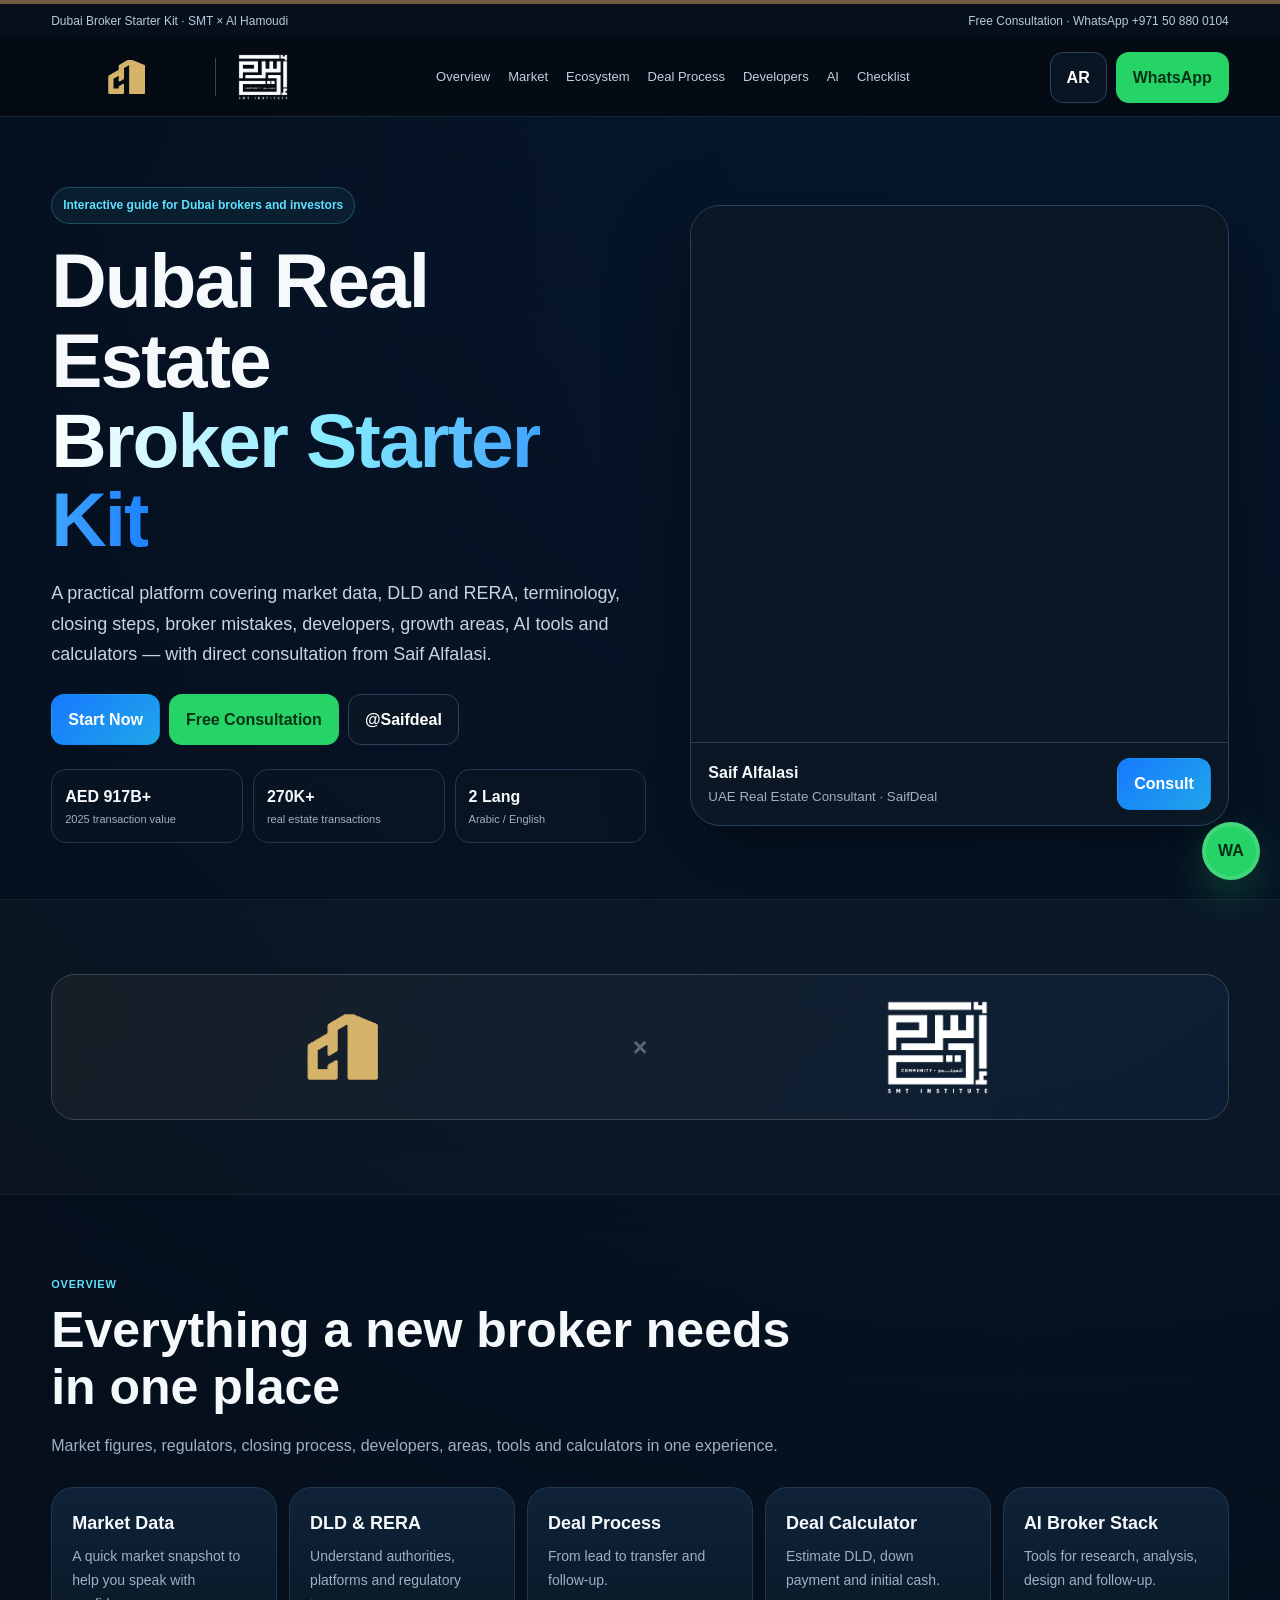
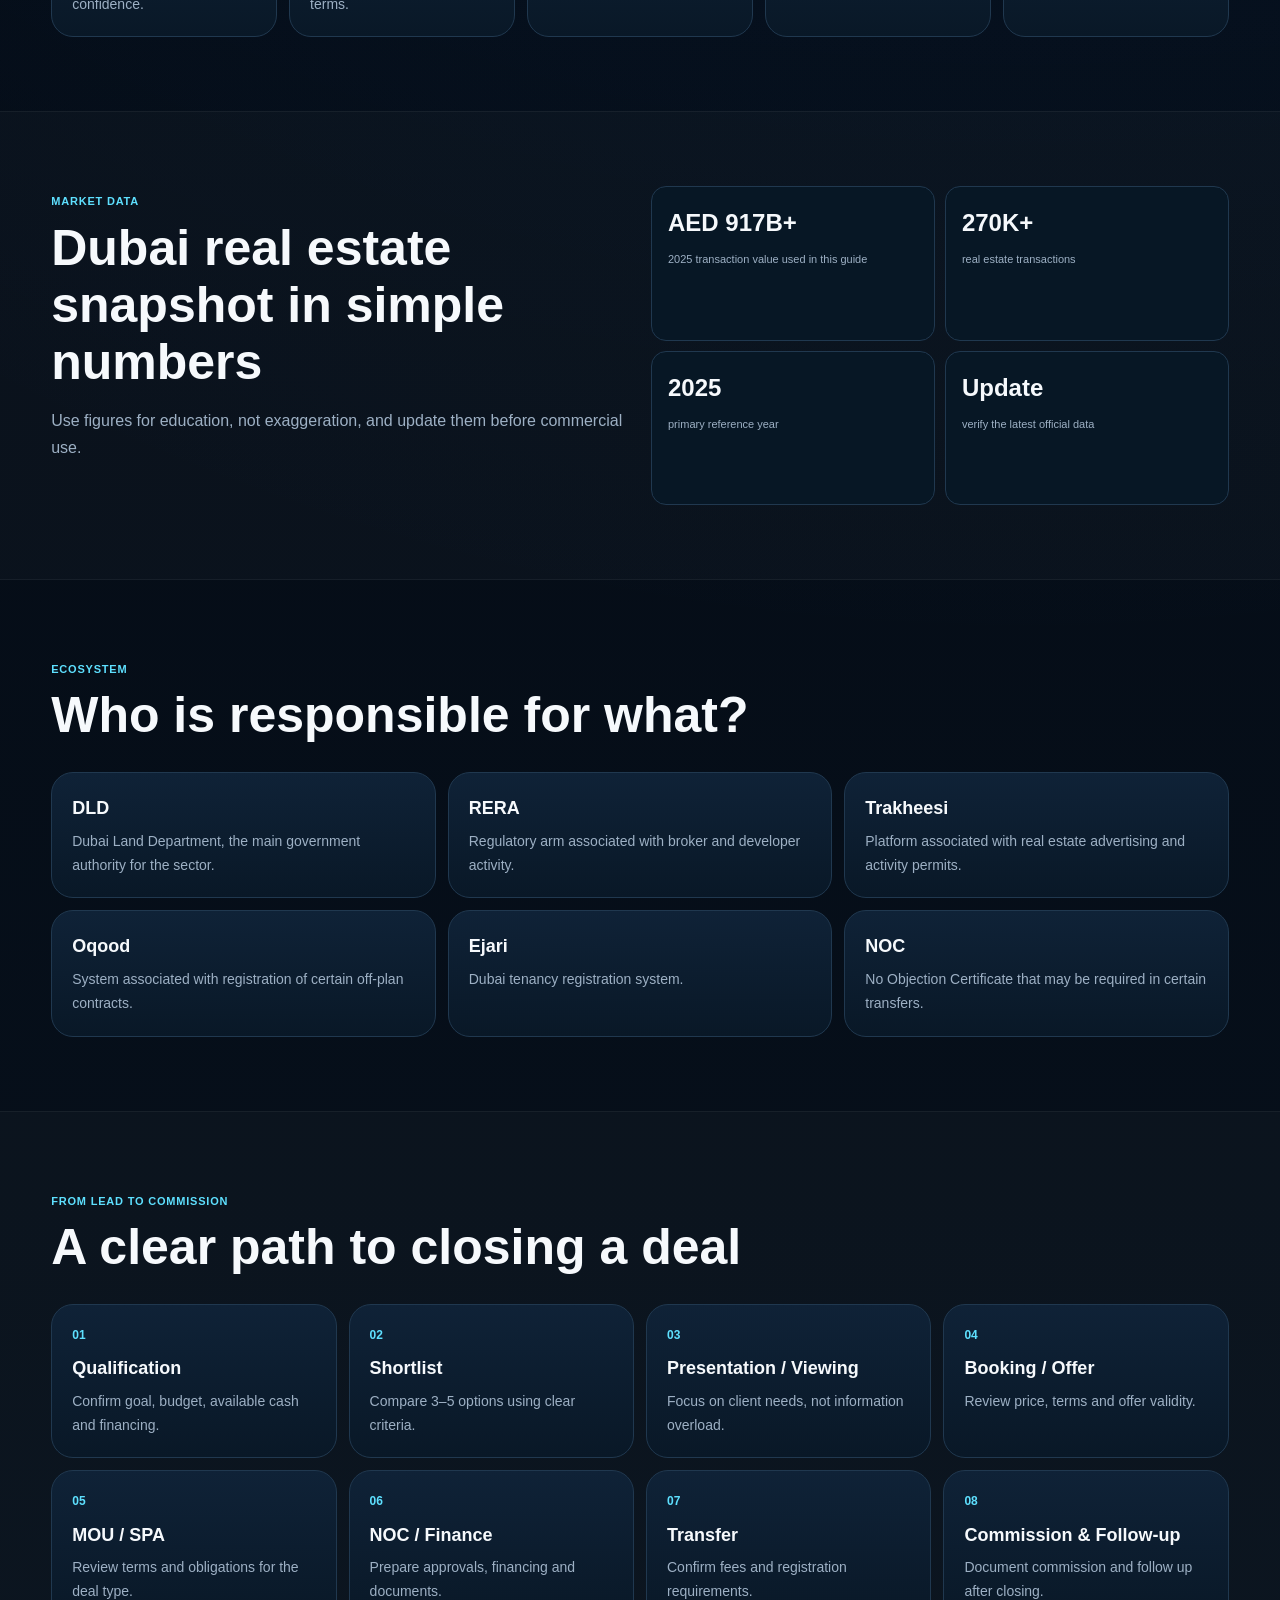
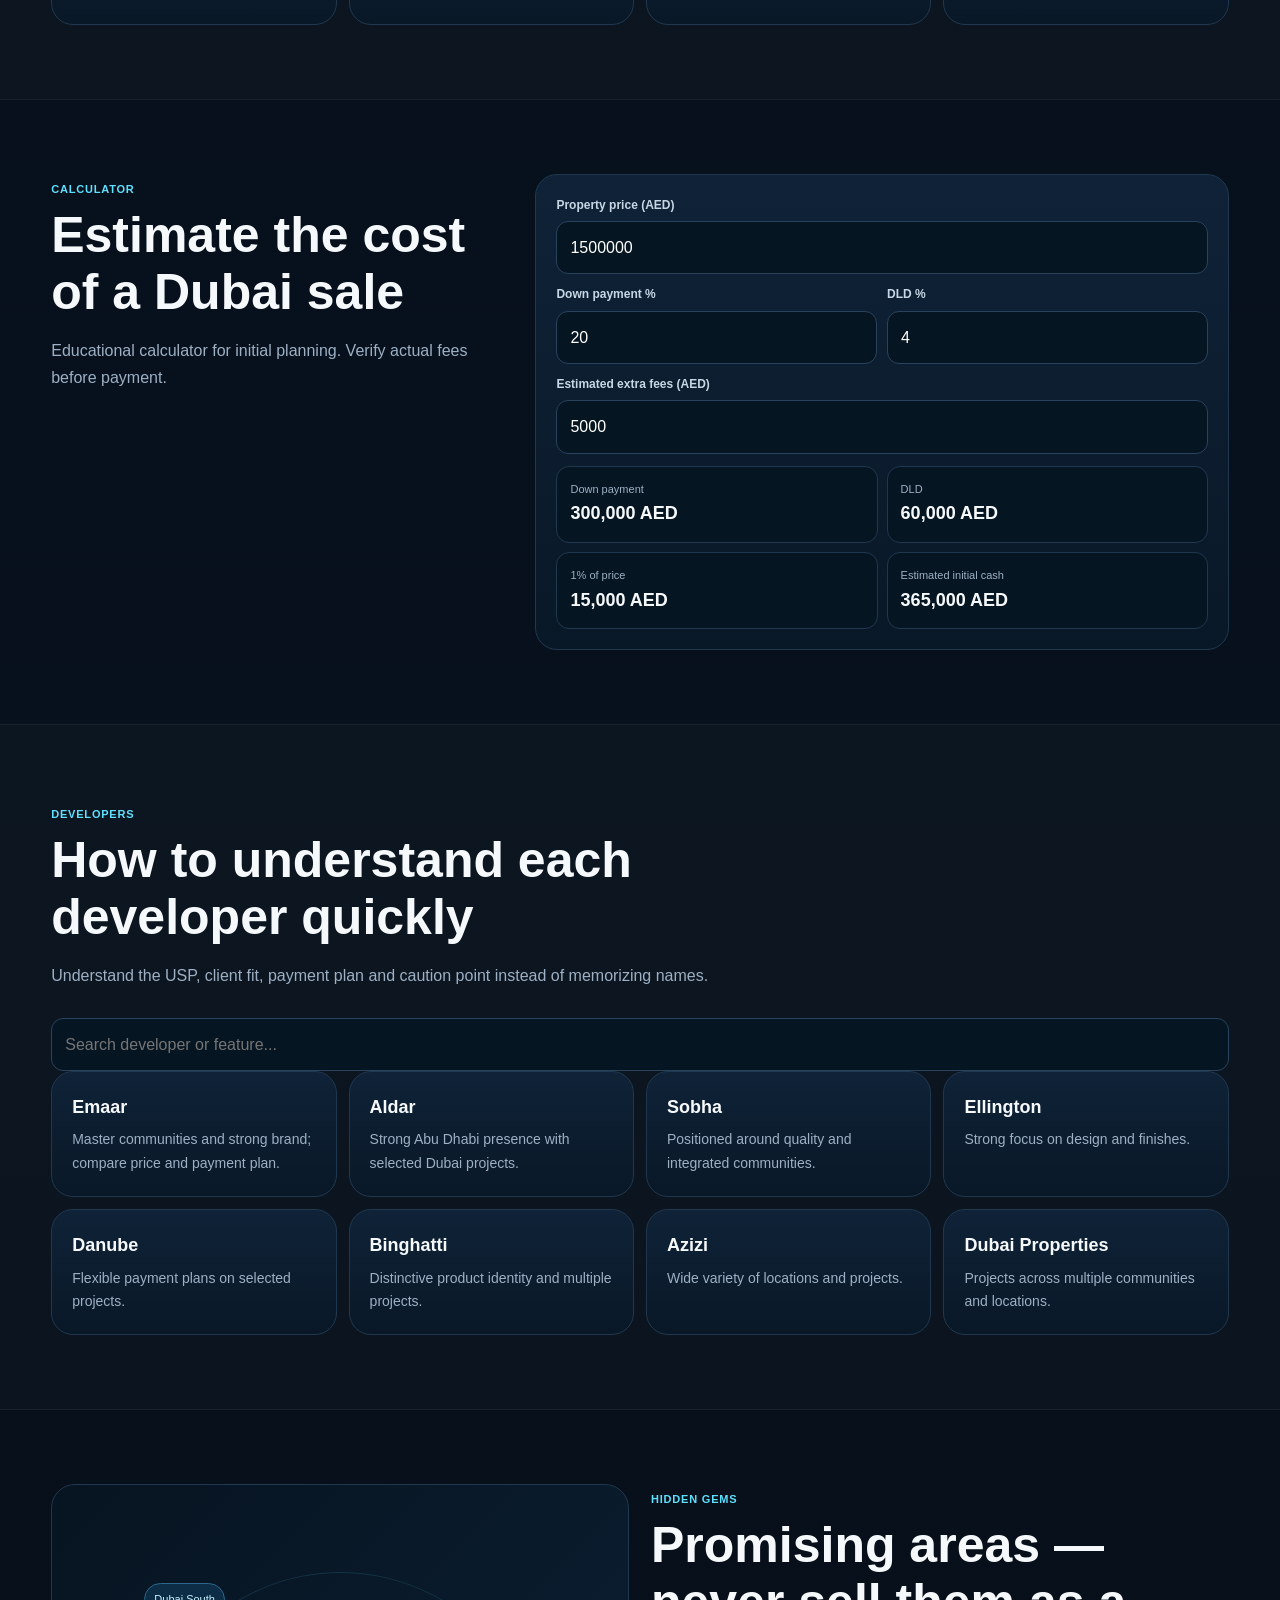
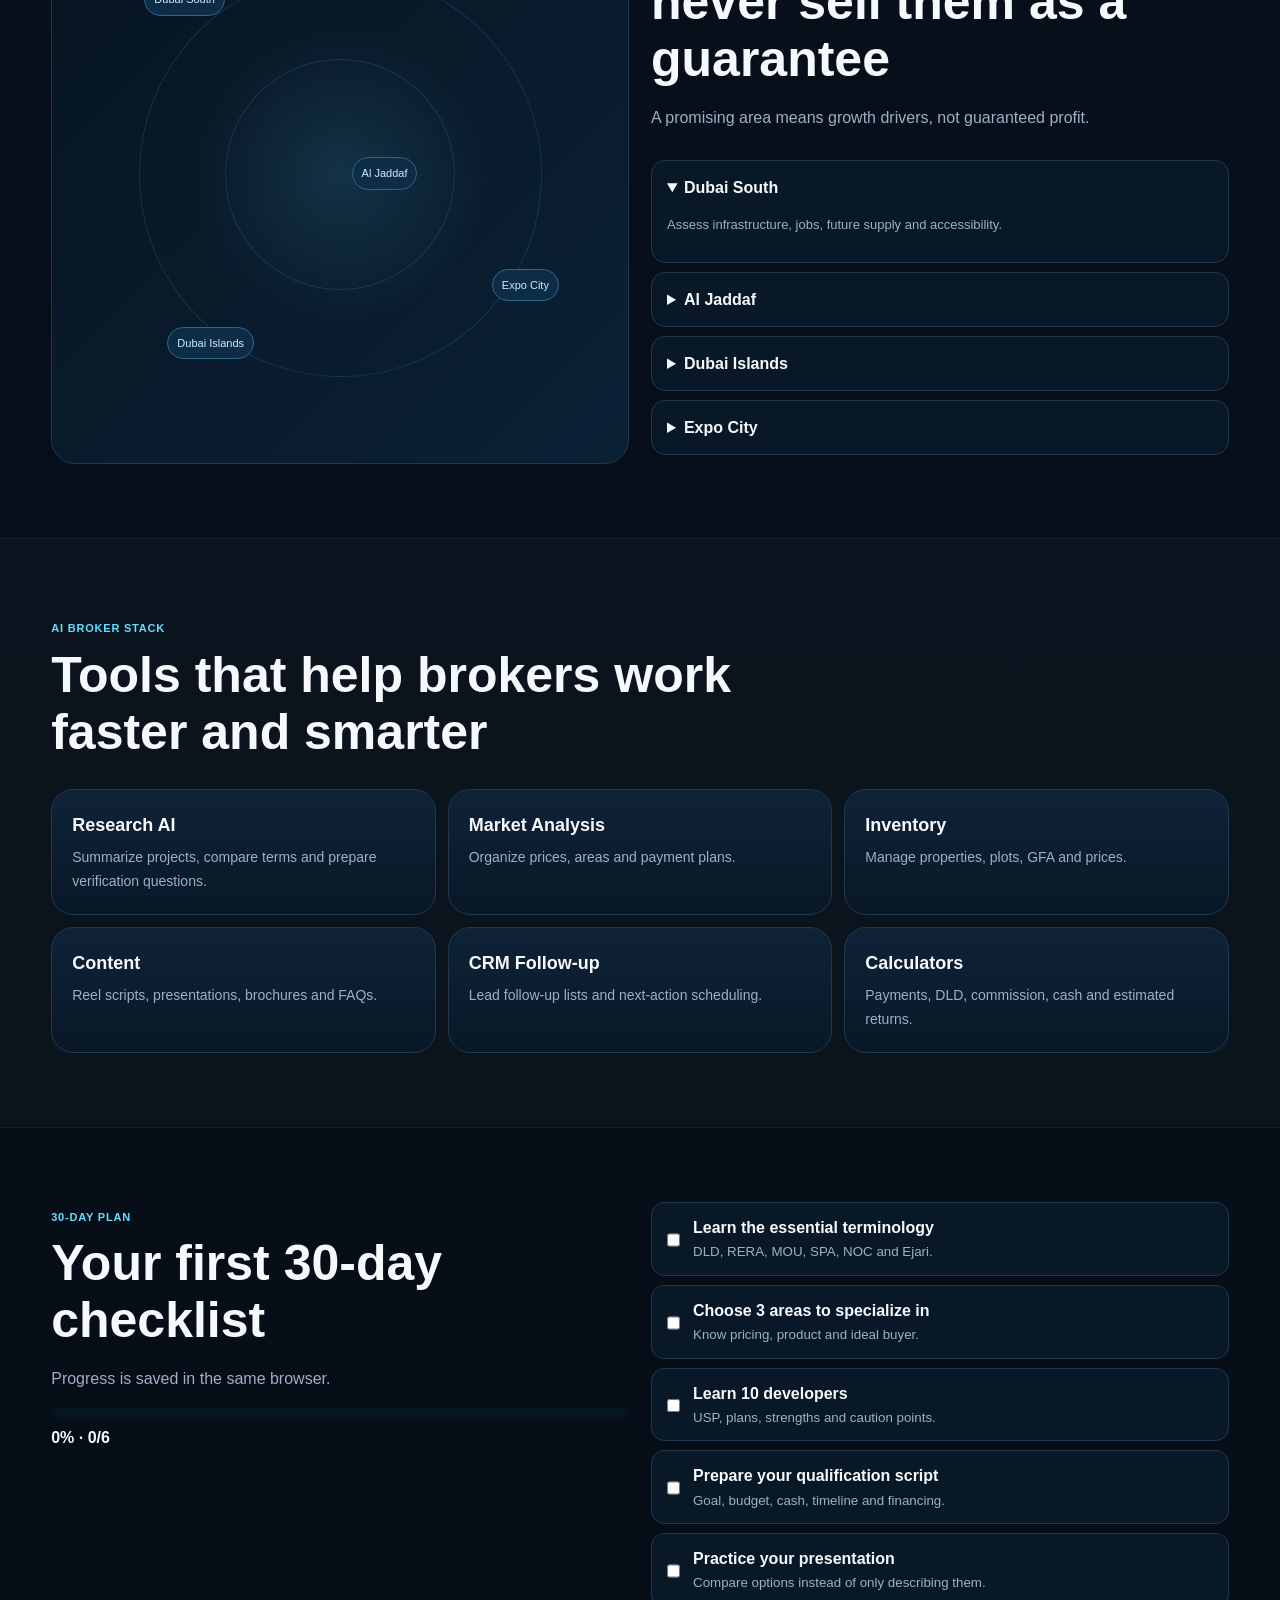
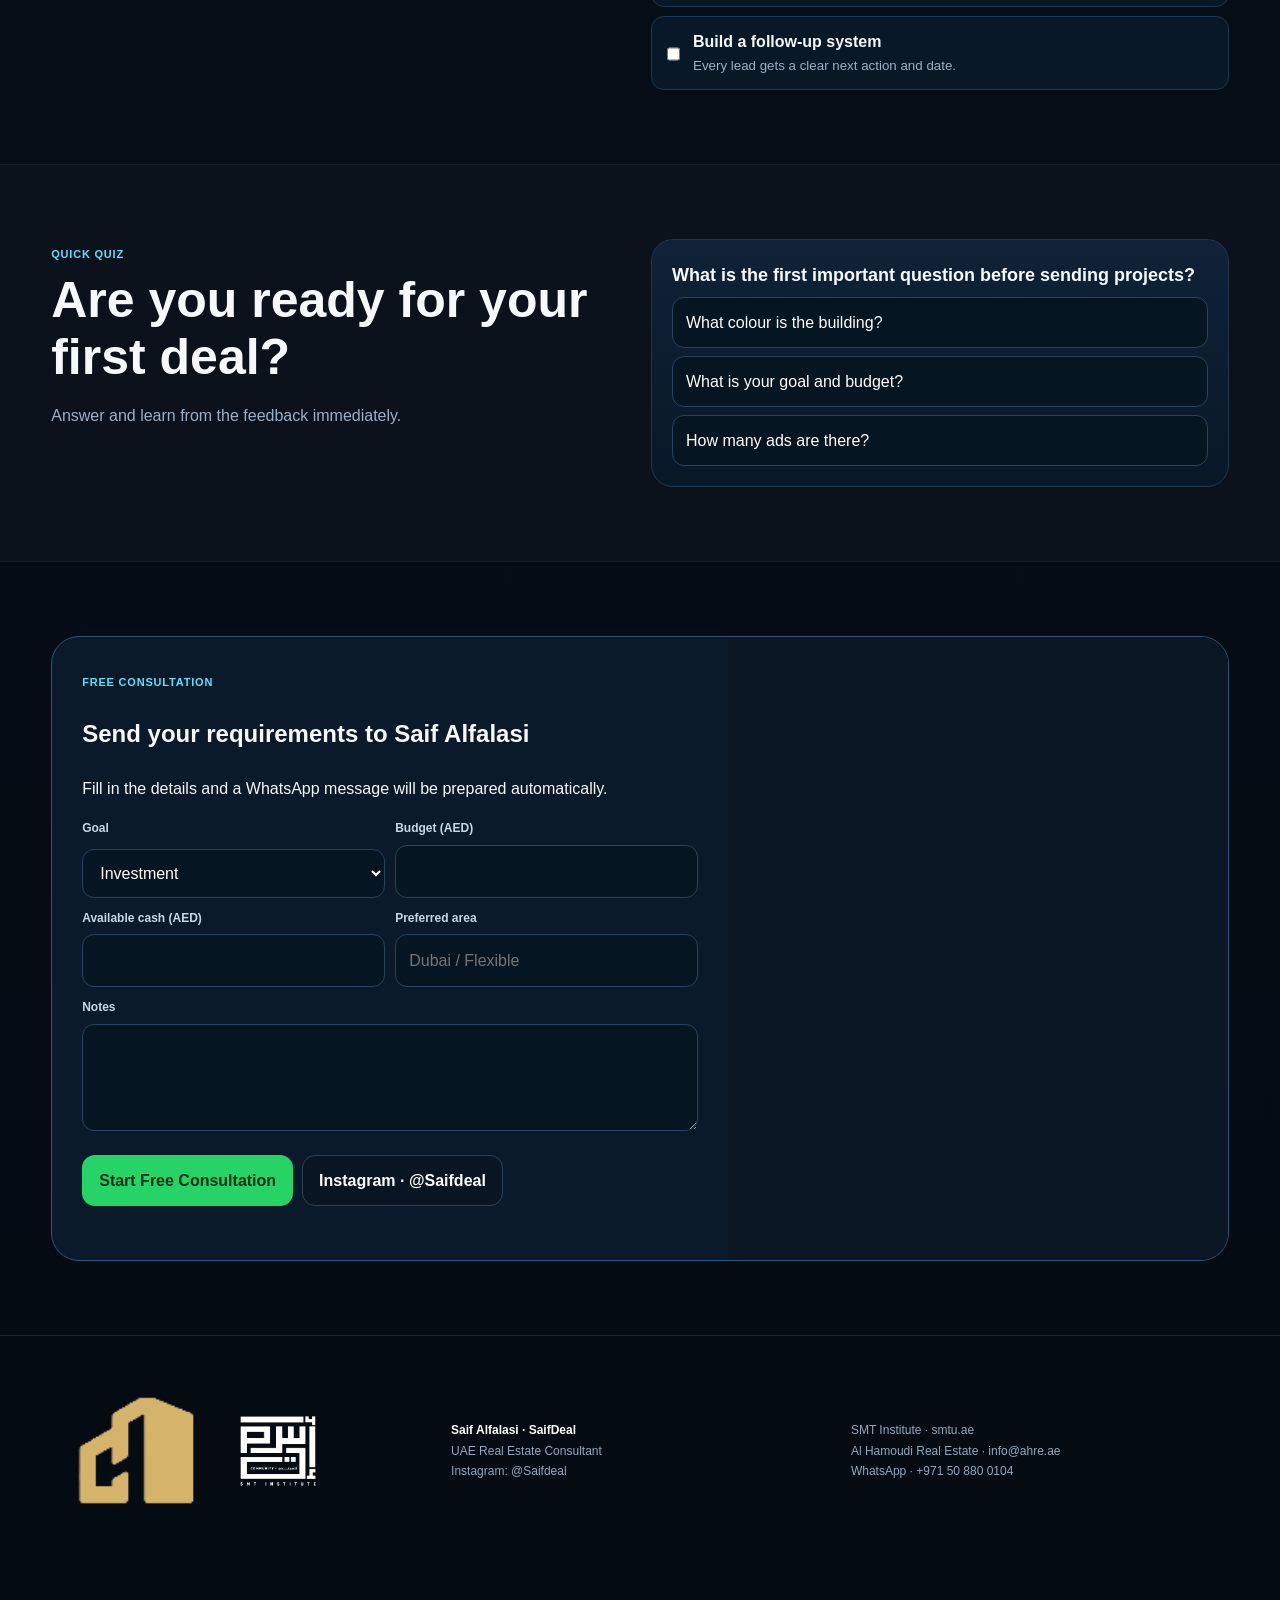
==== commit 8a8a2012: "Deploy stable English website and fix blank page" ====
--- a/en.html
+++ b/en.html
@@ -1,481 +1 @@
-<!doctype html>
-<html lang="en" dir="ltr">
-<head>
-<meta charset="utf-8">
-<meta name="viewport" content="width=device-width,initial-scale=1,viewport-fit=cover">
-<meta name="description" content="Dubai Real Estate Broker Starter Kit — an interactive platform by SMT Institute and Al Hamoudi Real Estate with UAE real estate consultant Saif Alfalasi.">
-<meta name="theme-color" content="#050b13">
-<meta property="og:title" content="Dubai Broker Starter Kit | Saif Alfalasi">
-<meta property="og:description" content="A complete Dubai real estate broker guide covering the market, DLD/RERA, deal closing, calculators, developers, AI tools and an execution checklist.">
-<link rel="icon" type="image/png" href="[data-uri]">
-<link rel="apple-touch-icon" href="[data-uri]">
-
-<link rel="alternate" hreflang="ar" href="./index.html">
-<link rel="alternate" hreflang="en" href="./en.html">
-<link rel="alternate" hreflang="x-default" href="./index.html">
-<title>Dubai Broker Starter Kit | Saif Alfalasi</title>
-<style>
-:root{
- --bg:#050b13;--bg2:#08121f;--panel:#0c1928;--panel2:#102238;--line:#243a51;
- --text:#f6f8fb;--muted:#9aadc1;--blue:#176cff;--cyan:#52d6ff;--gold:#d6be73;
- --green:#25d366;--orange:#ff8c2d;--shadow:0 26px 80px rgba(0,0,0,.34);
- --r:24px;--max:1240px;
-}
-*{box-sizing:border-box}html{scroll-behavior:smooth}
-body{margin:0;font-family:Inter,Arial,Tahoma,sans-serif;color:var(--text);background:
-radial-gradient(circle at 80% 4%,rgba(23,108,255,.14),transparent 24%),
-linear-gradient(180deg,#030810,#07111d 44%,#050b13);line-height:1.72;overflow-x:hidden}
-body:before{content:"";position:fixed;inset:0;pointer-events:none;opacity:.25;background-image:
-linear-gradient(rgba(255,255,255,.017) 1px,transparent 1px),linear-gradient(90deg,rgba(255,255,255,.017) 1px,transparent 1px);
-background-size:46px 46px;mask-image:linear-gradient(#000,transparent 80%)}
-a{color:inherit;text-decoration:none}button,input,select,textarea{font:inherit}img{display:block;max-width:100%}
-.container{width:min(var(--max),92%);margin:auto}
-.topline{border-bottom:1px solid rgba(255,255,255,.05);background:#050d16;color:#9cb1c5;font-size:11px}
-.topline .container{display:flex;justify-content:space-between;gap:20px;padding:7px 0}
-header{position:sticky;top:0;z-index:70;background:rgba(5,11,19,.82);backdrop-filter:blur(18px);border-bottom:1px solid rgba(255,255,255,.07)}
-.nav{min-height:82px;display:grid;grid-template-columns:auto 1fr auto;align-items:center;gap:26px}
-.brandlock{display:flex;align-items:center;gap:12px}
-.brandlock .ahre{width:158px;height:54px;object-fit:contain}
-.brandlock .divider{width:1px;height:38px;background:#394a59}
-.brandlock .smt{width:72px;height:46px;object-fit:contain}
-.navlinks{display:flex;justify-content:center;align-items:center;gap:18px}
-.navlinks a{font-size:12px;color:#bed0df;transition:.2s}.navlinks a:hover{color:#fff}
-.navact{display:flex;gap:9px;align-items:center}
-.btn{display:inline-flex;align-items:center;justify-content:center;gap:8px;padding:11px 16px;border-radius:13px;border:1px solid transparent;font-weight:900;cursor:pointer;transition:.2s}
-.btn:hover{transform:translateY(-2px)}.btn-blue{background:linear-gradient(135deg,#176cff,#179de6);color:#fff;box-shadow:0 12px 32px rgba(23,108,255,.24)}
-.btn-wa{background:var(--green);color:#073416;box-shadow:0 12px 30px rgba(37,211,102,.18)}.btn-glass{background:rgba(255,255,255,.035);border-color:#30465d;color:#fff}
-.hero{position:relative;min-height:770px;display:flex;align-items:center;padding:68px 0 52px;overflow:hidden}
-.hero-bg{position:absolute;inset:0;background:linear-gradient(90deg,rgba(3,8,16,.99),rgba(3,8,16,.92) 43%,rgba(3,8,16,.35) 74%,rgba(3,8,16,.72)),
-url('[data-uri]') center/cover no-repeat}
-.hero-bg:after{content:"";position:absolute;inset:0;background:linear-gradient(180deg,transparent 60%,#050b13)}
-.hero .container{position:relative;z-index:2}
-.hero-grid{display:grid;grid-template-columns:1.02fr .98fr;gap:52px;align-items:center}
-.eyebrow{display:inline-flex;align-items:center;gap:8px;border:1px solid rgba(82,214,255,.25);background:rgba(82,214,255,.06);padding:7px 12px;border-radius:999px;color:var(--cyan);font-size:12px;font-weight:900}
-.eyebrow i{width:7px;height:7px;border-radius:50%;background:var(--gold);box-shadow:0 0 16px var(--gold)}
-h1{font-size:clamp(45px,5.9vw,80px);line-height:1.04;letter-spacing:-2.3px;margin:18px 0}
-.gradient{background:linear-gradient(90deg,#fff,#7ce5ff,#2aa8ff);-webkit-background-clip:text;color:transparent}
-.hero p{max-width:720px;font-size:18px;color:#c3d1df}
-.hero-actions{display:flex;gap:10px;flex-wrap:wrap;margin:25px 0}
-.trust{display:grid;grid-template-columns:repeat(3,1fr);gap:10px;margin-top:22px}
-.trust div{padding:14px;border-radius:16px;border:1px solid rgba(255,255,255,.10);background:rgba(5,11,19,.58);backdrop-filter:blur(10px)}
-.trust strong{display:block;font-size:20px}.trust span{font-size:11px;color:#90a6bc}
-.portraitwrap{position:relative}
-.portrait{aspect-ratio:1/1;border-radius:30px;overflow:hidden;border:1px solid rgba(255,255,255,.13);box-shadow:var(--shadow);background:#0b1725}
-.portrait img{width:100%;height:100%;object-fit:cover}
-.partnerplate{position:absolute;bottom:18px;right:18px;left:18px;display:grid;grid-template-columns:1fr auto;gap:16px;align-items:center;padding:14px 16px;border-radius:18px;background:rgba(3,9,16,.82);backdrop-filter:blur(16px);border:1px solid rgba(255,255,255,.12)}
-.partnerplate strong{display:block}.partnerplate small{display:block;color:#99afc4}
-.section{padding:80px 0}.section.alt{background:rgba(255,255,255,.018);border-top:1px solid rgba(255,255,255,.05);border-bottom:1px solid rgba(255,255,255,.05)}
-.head{max-width:800px;margin-bottom:30px}.kicker{font-size:11px;color:var(--cyan);font-weight:1000;letter-spacing:.9px;text-transform:uppercase}
-h2{font-size:clamp(33px,4vw,52px);line-height:1.15;margin:7px 0 11px}.head p{color:var(--muted);font-size:16px}
-.card{background:linear-gradient(180deg,rgba(16,34,56,.95),rgba(8,22,37,.96));border:1px solid var(--line);border-radius:var(--r);padding:23px;box-shadow:0 16px 48px rgba(0,0,0,.14)}
-.card p{color:var(--muted);font-size:14px}
-.icon{width:46px;height:46px;border-radius:14px;display:grid;place-items:center;color:var(--cyan);background:rgba(23,108,255,.11);border:1px solid rgba(82,214,255,.16)}
-.icon svg{width:24px;height:24px}
-.summarygrid{display:grid;grid-template-columns:repeat(5,1fr);gap:12px}
-.summarygrid .card h3{font-size:17px;margin:13px 0 5px}.summarygrid .card p{margin:0}
-.brandbanner{display:grid;grid-template-columns:1fr auto 1fr;align-items:center;gap:30px;padding:24px 30px;border-radius:26px;border:1px solid #3a4650;background:linear-gradient(135deg,rgba(214,190,115,.08),rgba(23,108,255,.06))}
-.brandbanner img{margin:auto;object-fit:contain}.brandbanner .ahrebig{width:285px;max-height:120px}.brandbanner .smtbig{width:145px;max-height:110px}.brandbanner .x{font-size:28px;color:#566b7f;font-weight:300}
-.twocol{display:grid;grid-template-columns:1fr 1fr;gap:22px}
-.stats{display:grid;grid-template-columns:repeat(2,1fr);gap:11px}.stat{padding:18px;border-radius:16px;background:#081827;border:1px solid #213950}
-.stat strong{display:block;font-size:27px}.stat span{font-size:11px;color:#94aabd}
-.note{font-size:12px;color:#8299af;margin-top:12px}
-.ecogrid{display:grid;grid-template-columns:repeat(3,1fr);gap:12px}
-.eco strong{font-size:18px}.eco span{display:inline-block;margin-top:8px;padding:4px 9px;border-radius:999px;background:#0a2034;color:#83dbff;font-size:10px;border:1px solid #234965}
-.process{display:grid;grid-template-columns:repeat(4,1fr);gap:12px;counter-reset:step}
-.step{position:relative;min-height:190px}.step:before{counter-increment:step;content:"0" counter(step);display:block;color:var(--cyan);font-size:12px;font-weight:1000;margin-bottom:10px}
-.step h3{font-size:19px;margin:0 0 5px}.step p{margin:0}
-.calcgrid{display:grid;grid-template-columns:.85fr 1.15fr;gap:24px}
-.formgrid{display:grid;grid-template-columns:1fr 1fr;gap:11px}.field{display:grid;gap:7px}.field.full{grid-column:1/-1}
-.field label{font-size:12px;color:#c7d7e7;font-weight:800}.field input,.field select,.field textarea{width:100%;padding:13px 14px;border-radius:13px;background:#071522;border:1px solid #2b435b;color:#fff;outline:none}
-.field input:focus,.field select:focus,.field textarea:focus{border-color:var(--blue);box-shadow:0 0 0 3px rgba(23,108,255,.08)}
-.results{display:grid;grid-template-columns:repeat(2,1fr);gap:10px;margin-top:14px}.result{padding:14px;border-radius:14px;background:#071522;border:1px solid #22394f}
-.result span{display:block;font-size:11px;color:#8da5ba}.result strong{font-size:18px}
-.devgrid{display:grid;grid-template-columns:repeat(4,1fr);gap:12px}.dev h3{margin:0 0 4px;font-size:18px}.dev small{color:#7fdcff}
-.gems{display:grid;grid-template-columns:.85fr 1.15fr;gap:22px;align-items:stretch}
-.mapvisual{min-height:430px;border-radius:28px;border:1px solid var(--line);background:
-radial-gradient(circle at 50% 50%,rgba(82,214,255,.12),transparent 38%),
-linear-gradient(135deg,#071421,#0b2135);position:relative;overflow:hidden}
-.mapvisual:before,.mapvisual:after{content:"";position:absolute;border:1px solid rgba(82,214,255,.13);border-radius:50%;inset:12%}.mapvisual:after{inset:27%}
-.pin{position:absolute;padding:7px 10px;border-radius:999px;background:#0d2e49;border:1px solid #2a6a8e;color:#bfeeff;font-size:11px;box-shadow:0 8px 20px rgba(0,0,0,.2)}
-.p1{top:18%;left:18%}.p2{top:48%;left:55%}.p3{bottom:18%;left:20%}.p4{bottom:28%;right:12%}
-.accordion details,.faq details{border:1px solid var(--line);border-radius:15px;background:rgba(255,255,255,.025);padding:14px 16px;margin-bottom:9px}summary{cursor:pointer;font-weight:900}
-details p{color:var(--muted);font-size:13px;margin:9px 0 0}
-.segmentgrid,.toolgrid,.glossarygrid{display:grid;grid-template-columns:repeat(3,1fr);gap:12px}
-.segment h3,.tool h3,.gloss h3{margin:0 0 5px;font-size:17px}.tool .icon{margin-bottom:12px}
-.mistakebox{display:grid;grid-template-columns:auto 1fr auto;gap:18px;align-items:center}.circle{width:42px;height:42px;border-radius:50%;border:1px solid #34516d;background:#0a1928;color:#fff;cursor:pointer}
-.mistakecontent{text-align:center;padding:10px}.mistakecontent h3{font-size:24px;margin:0 0 7px}.mistakecontent p{margin:auto;max-width:700px}
-.search{margin-bottom:16px}.search input{width:100%;padding:14px 16px;border-radius:14px;background:#071522;border:1px solid #2b435b;color:#fff;outline:none}
-.checklayout{display:grid;grid-template-columns:.8fr 1.2fr;gap:22px}.progress{height:9px;border-radius:999px;background:#071522;overflow:hidden;margin:15px 0 8px}.progress span{display:block;height:100%;width:0;background:linear-gradient(90deg,var(--blue),var(--cyan));transition:.3s}
-.checks{display:grid;gap:9px}.check{display:flex;gap:10px;padding:12px;border-radius:13px;border:1px solid rgba(255,255,255,.07);background:rgba(255,255,255,.022)}.check input{margin-top:5px;accent-color:var(--blue)}.check small{display:block;color:var(--muted)}
-.quiz{display:grid;grid-template-columns:.8fr 1.2fr;gap:22px;align-items:center}.answers{display:grid;gap:9px}.answer{text-align:right;padding:12px 14px;border:1px solid #2a435c;border-radius:13px;background:#071522;color:#fff;cursor:pointer}.answer:hover{border-color:#3478ad}.answer.correct{border-color:#2ead68;background:rgba(46,173,104,.12)}.answer.wrong{border-color:#d25b5b;background:rgba(210,91,91,.1)}
-.consult{display:grid;grid-template-columns:1.15fr .85fr;overflow:hidden;border-radius:30px;border:1px solid #2a5678;background:#0a1a2b}.consultcopy{padding:32px}.consultimg{background:url('[data-uri]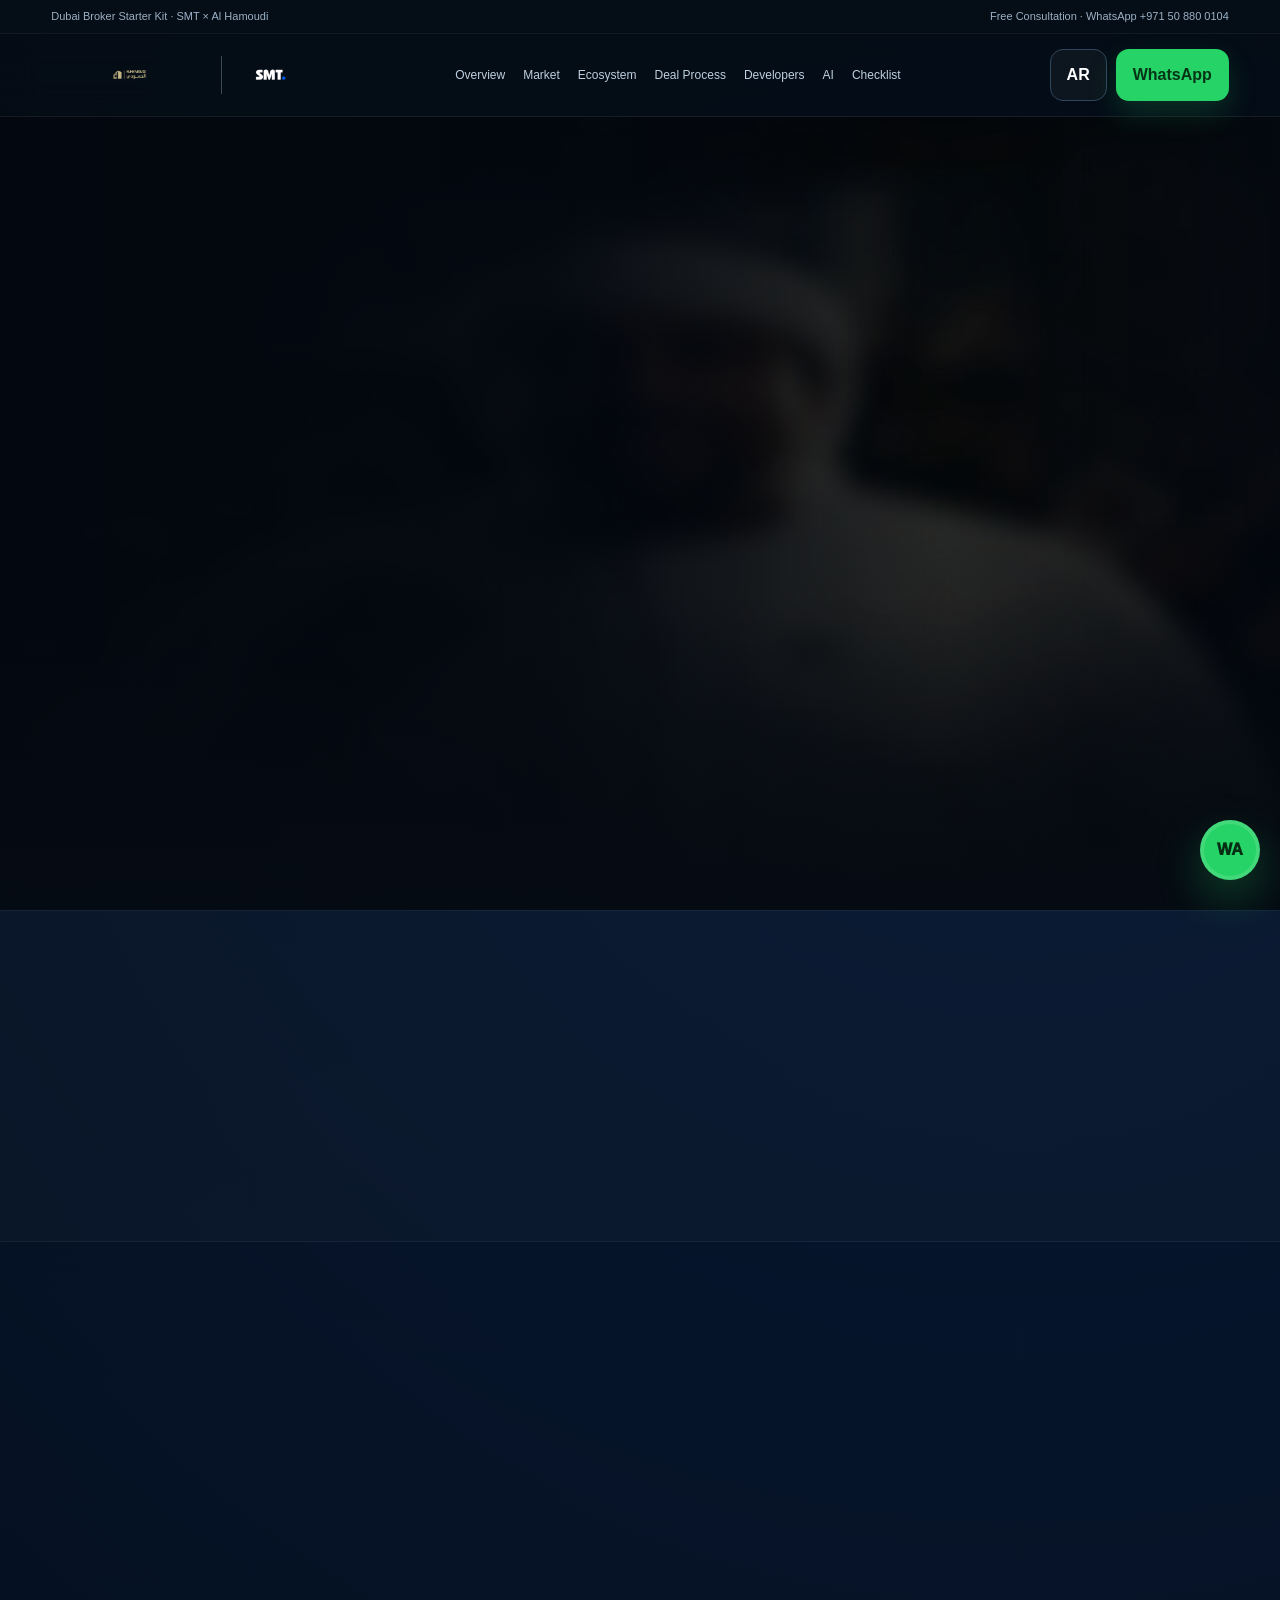
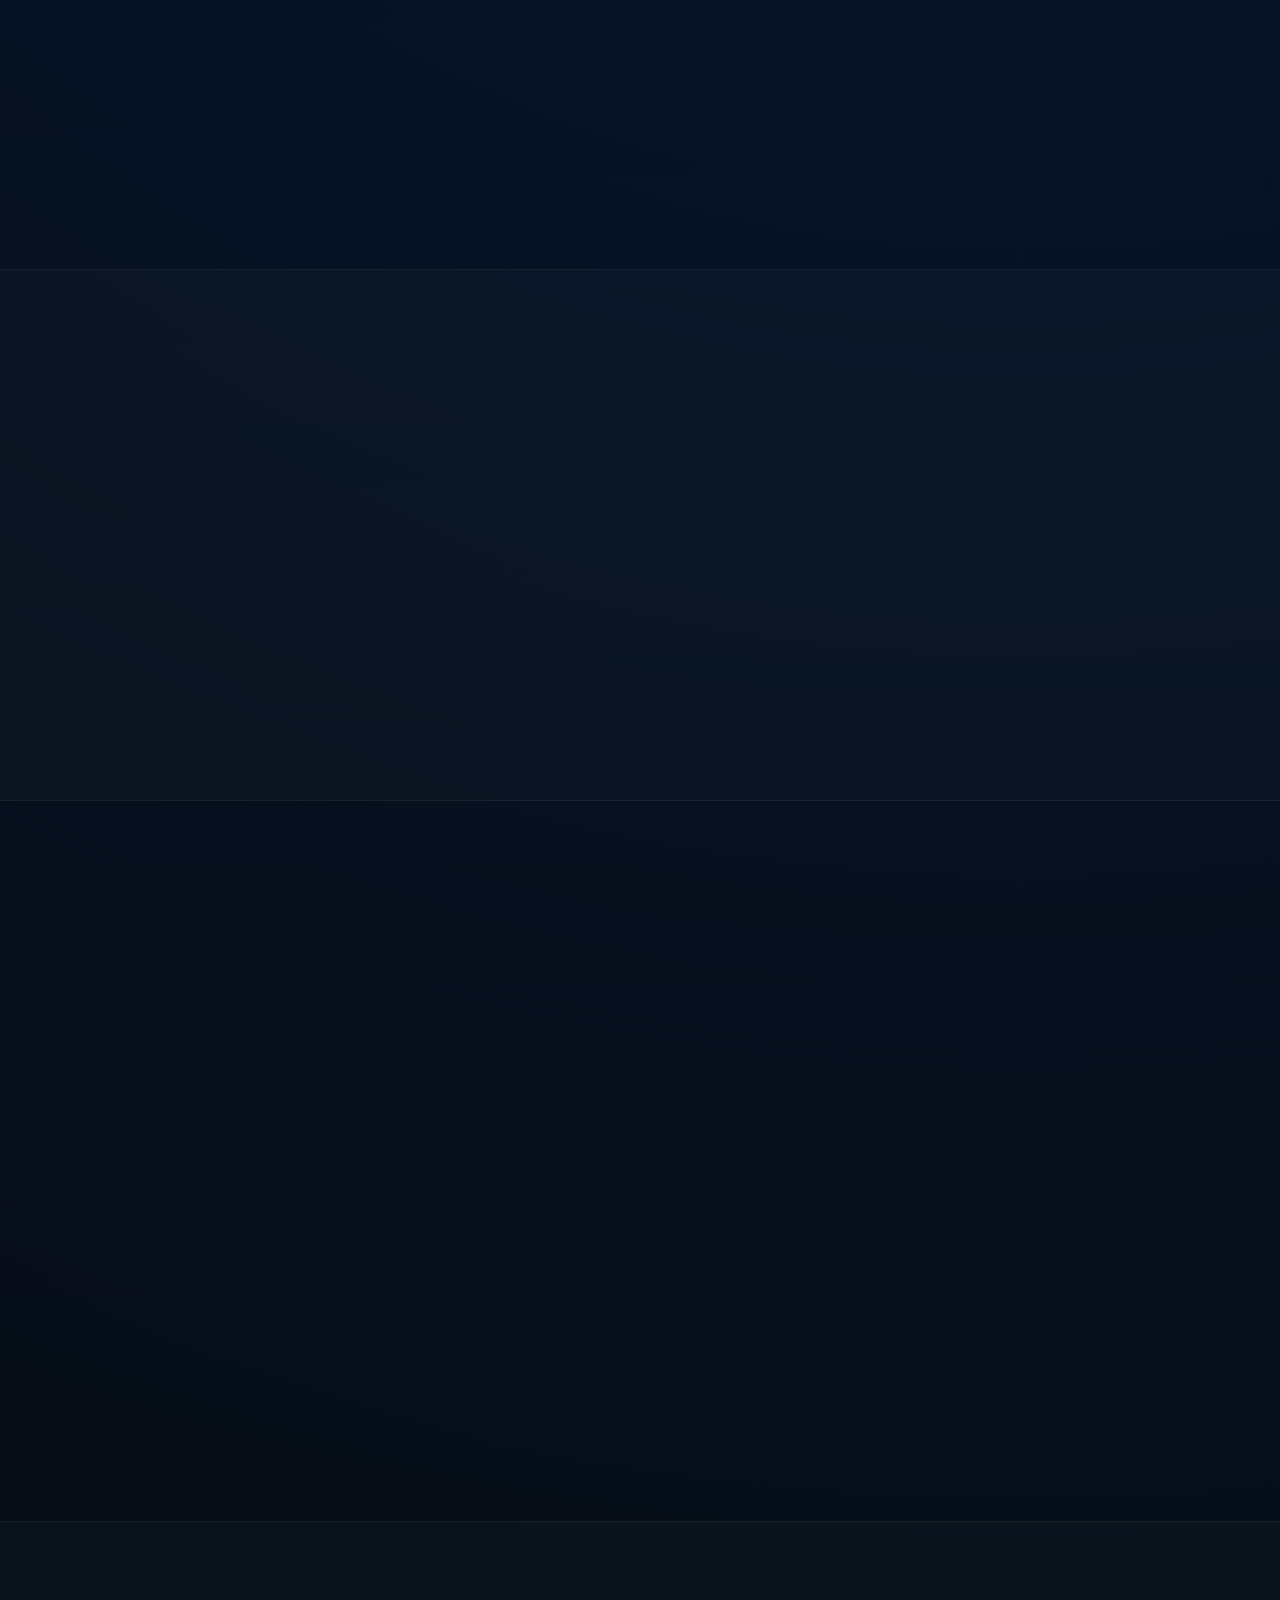
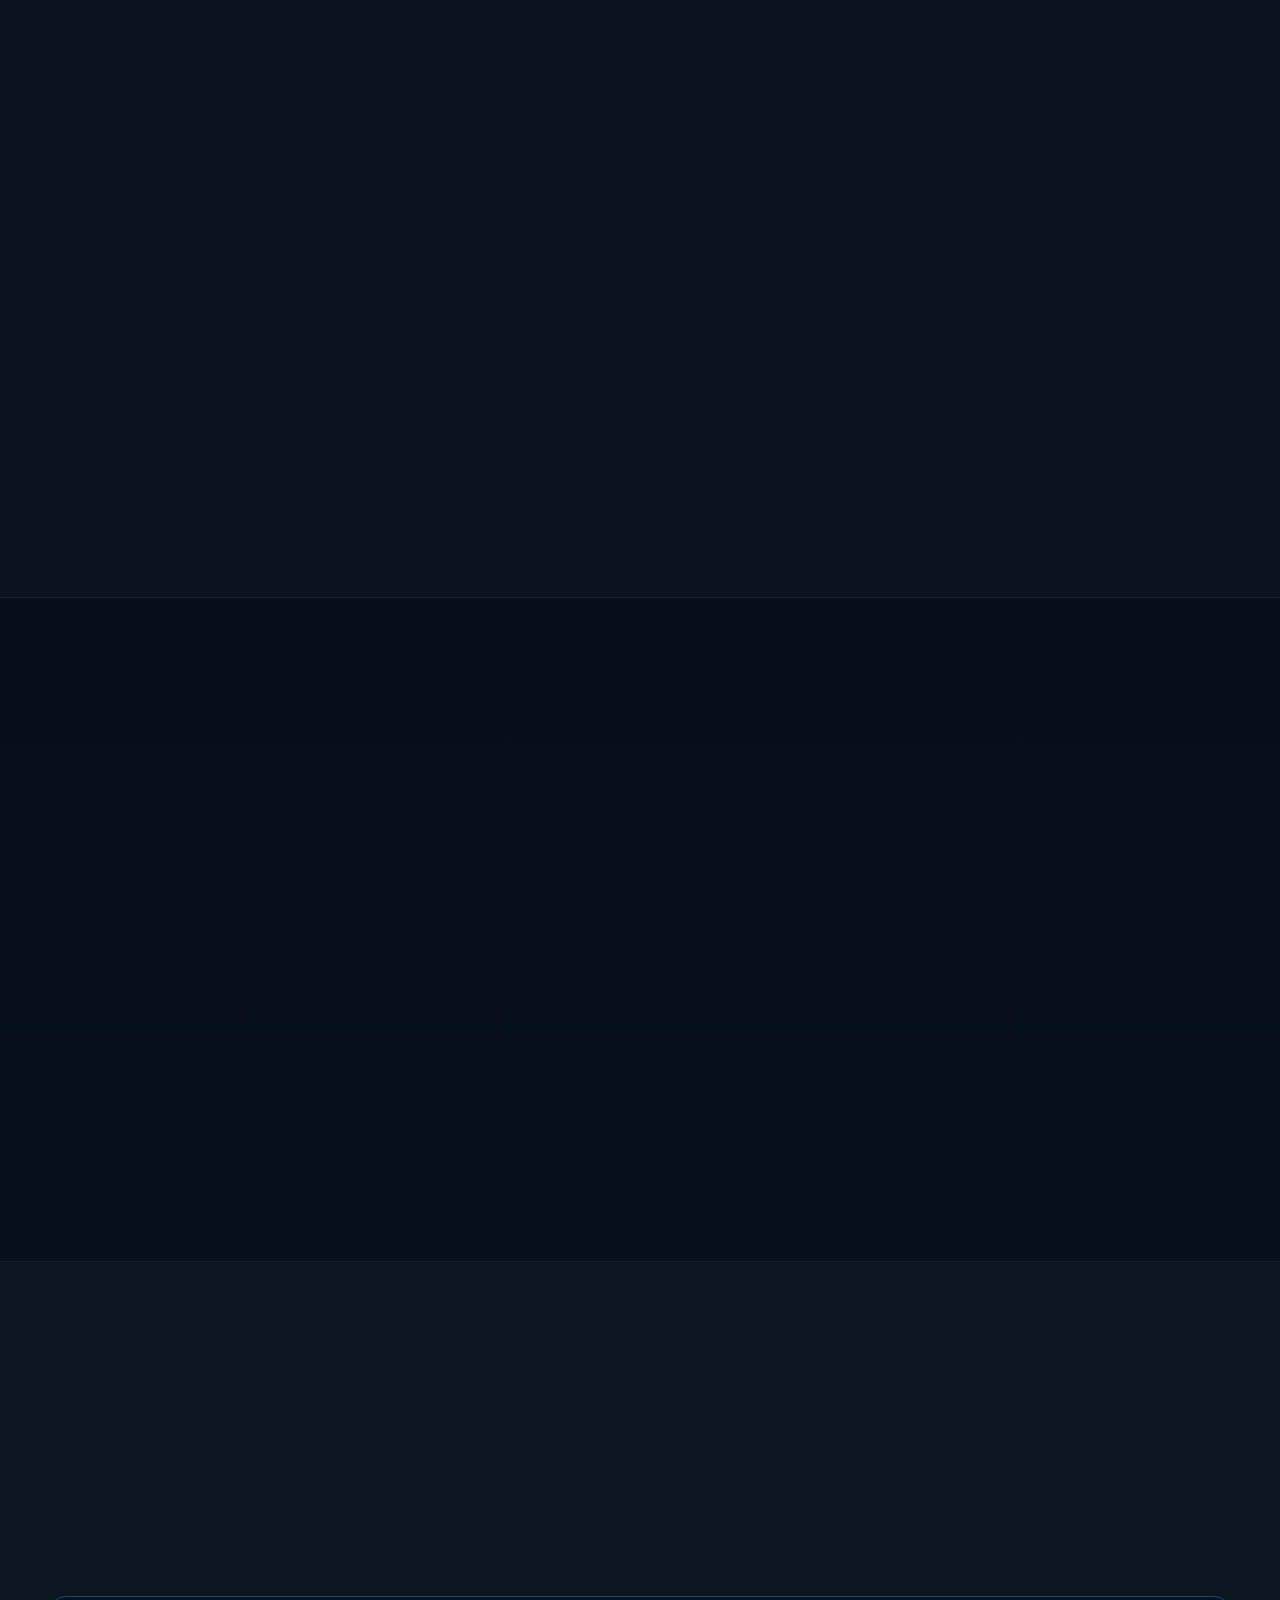
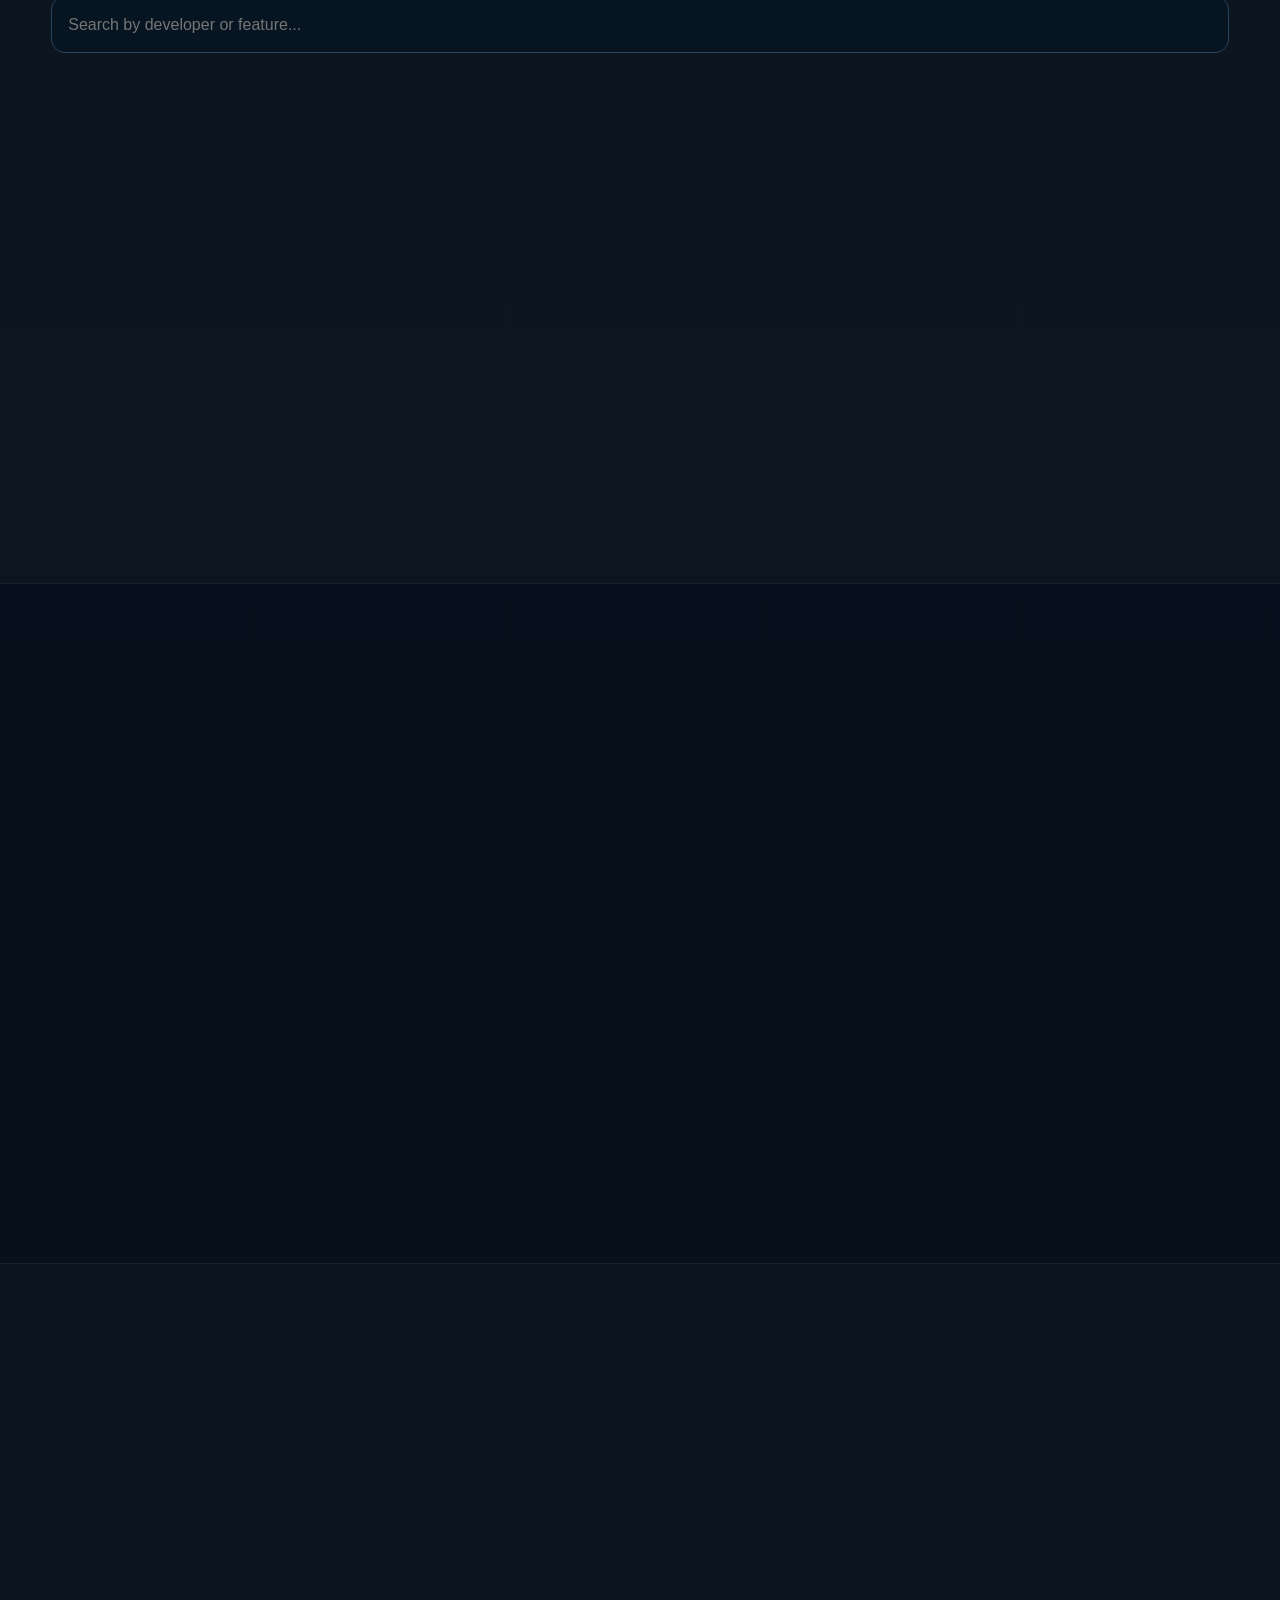
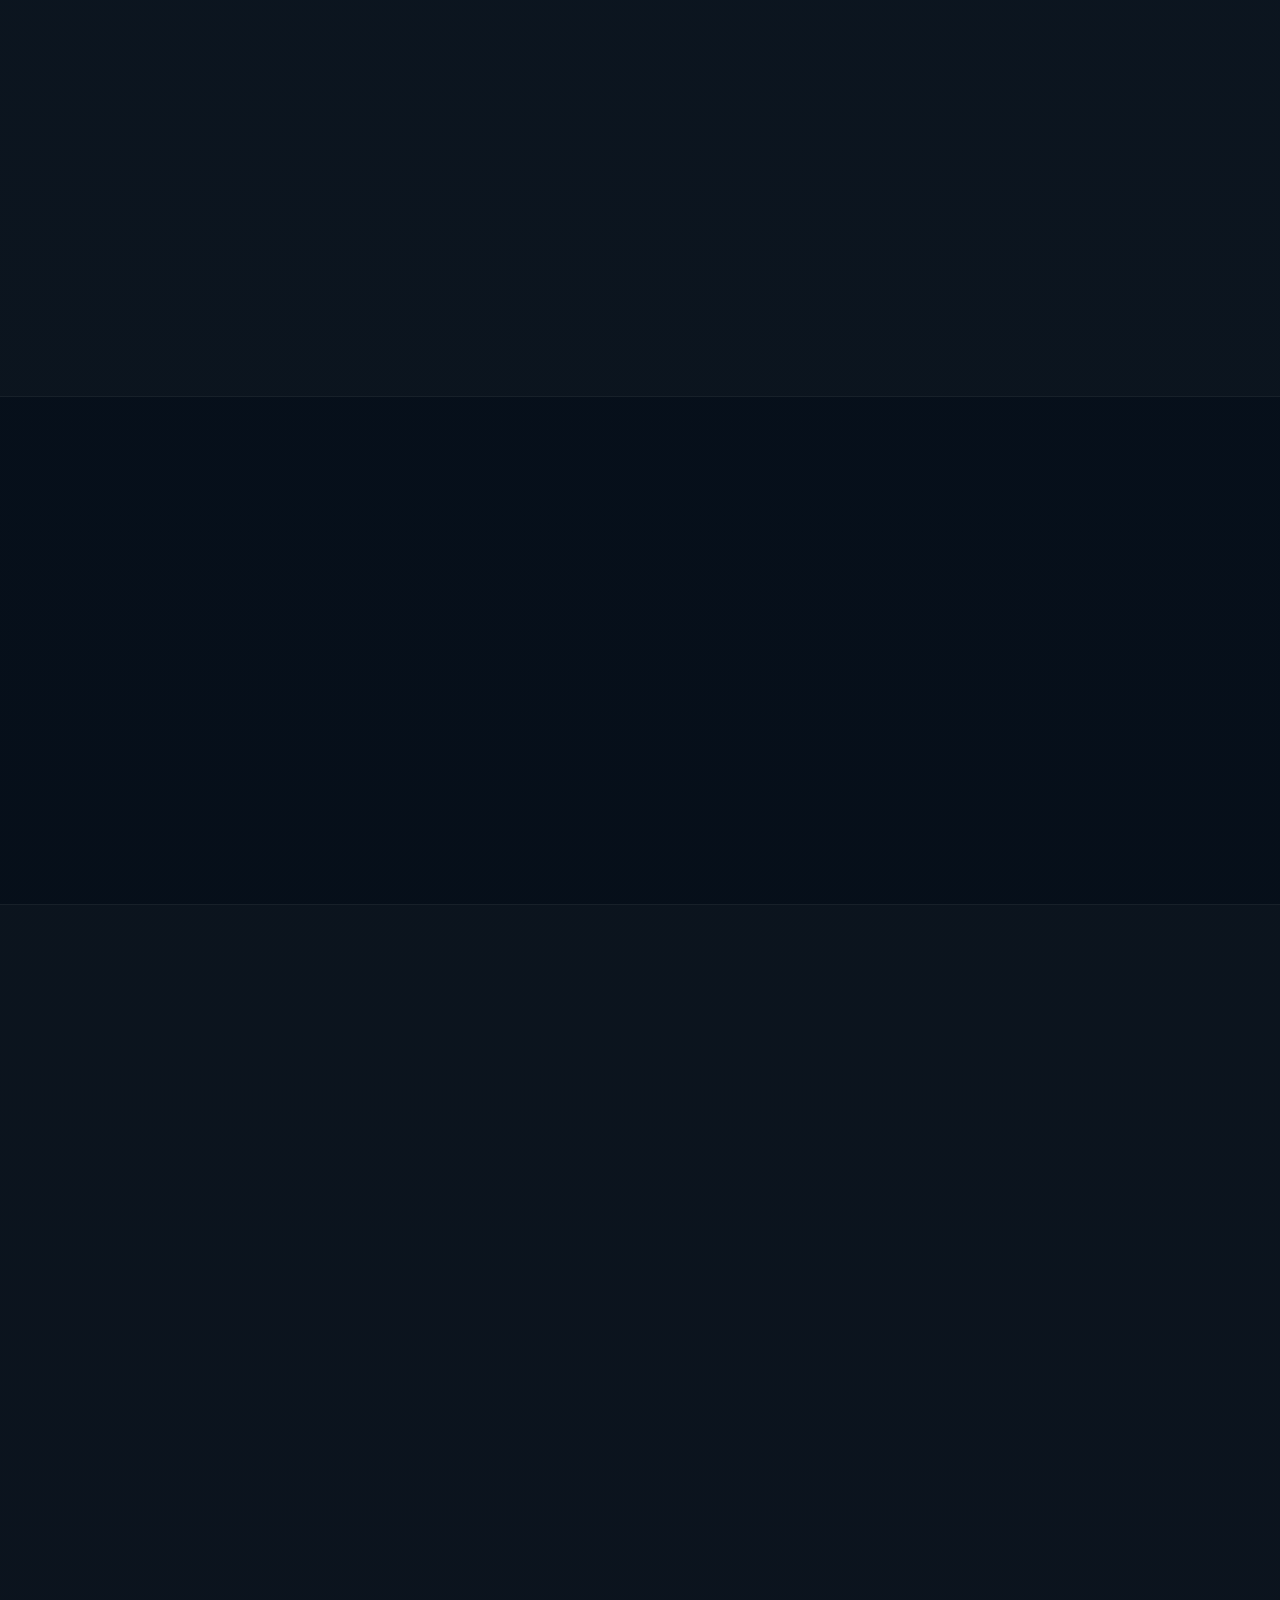
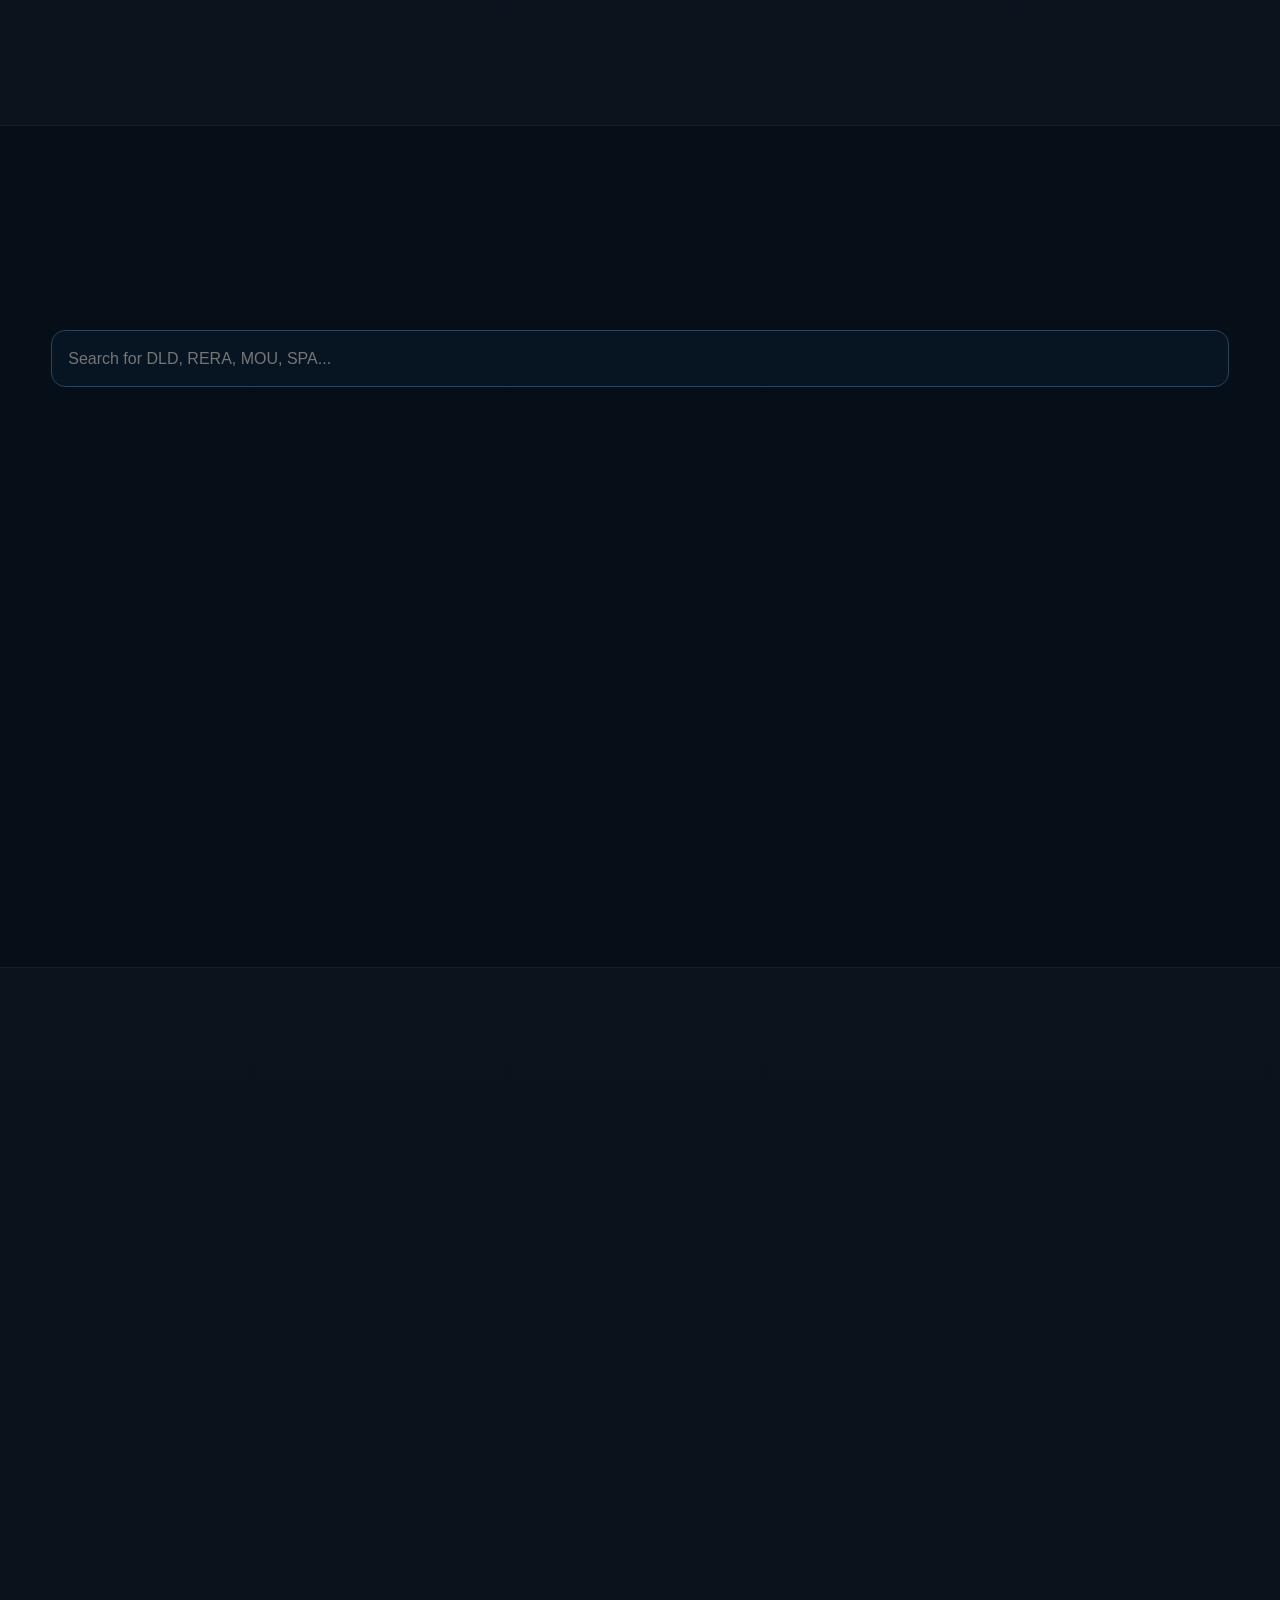
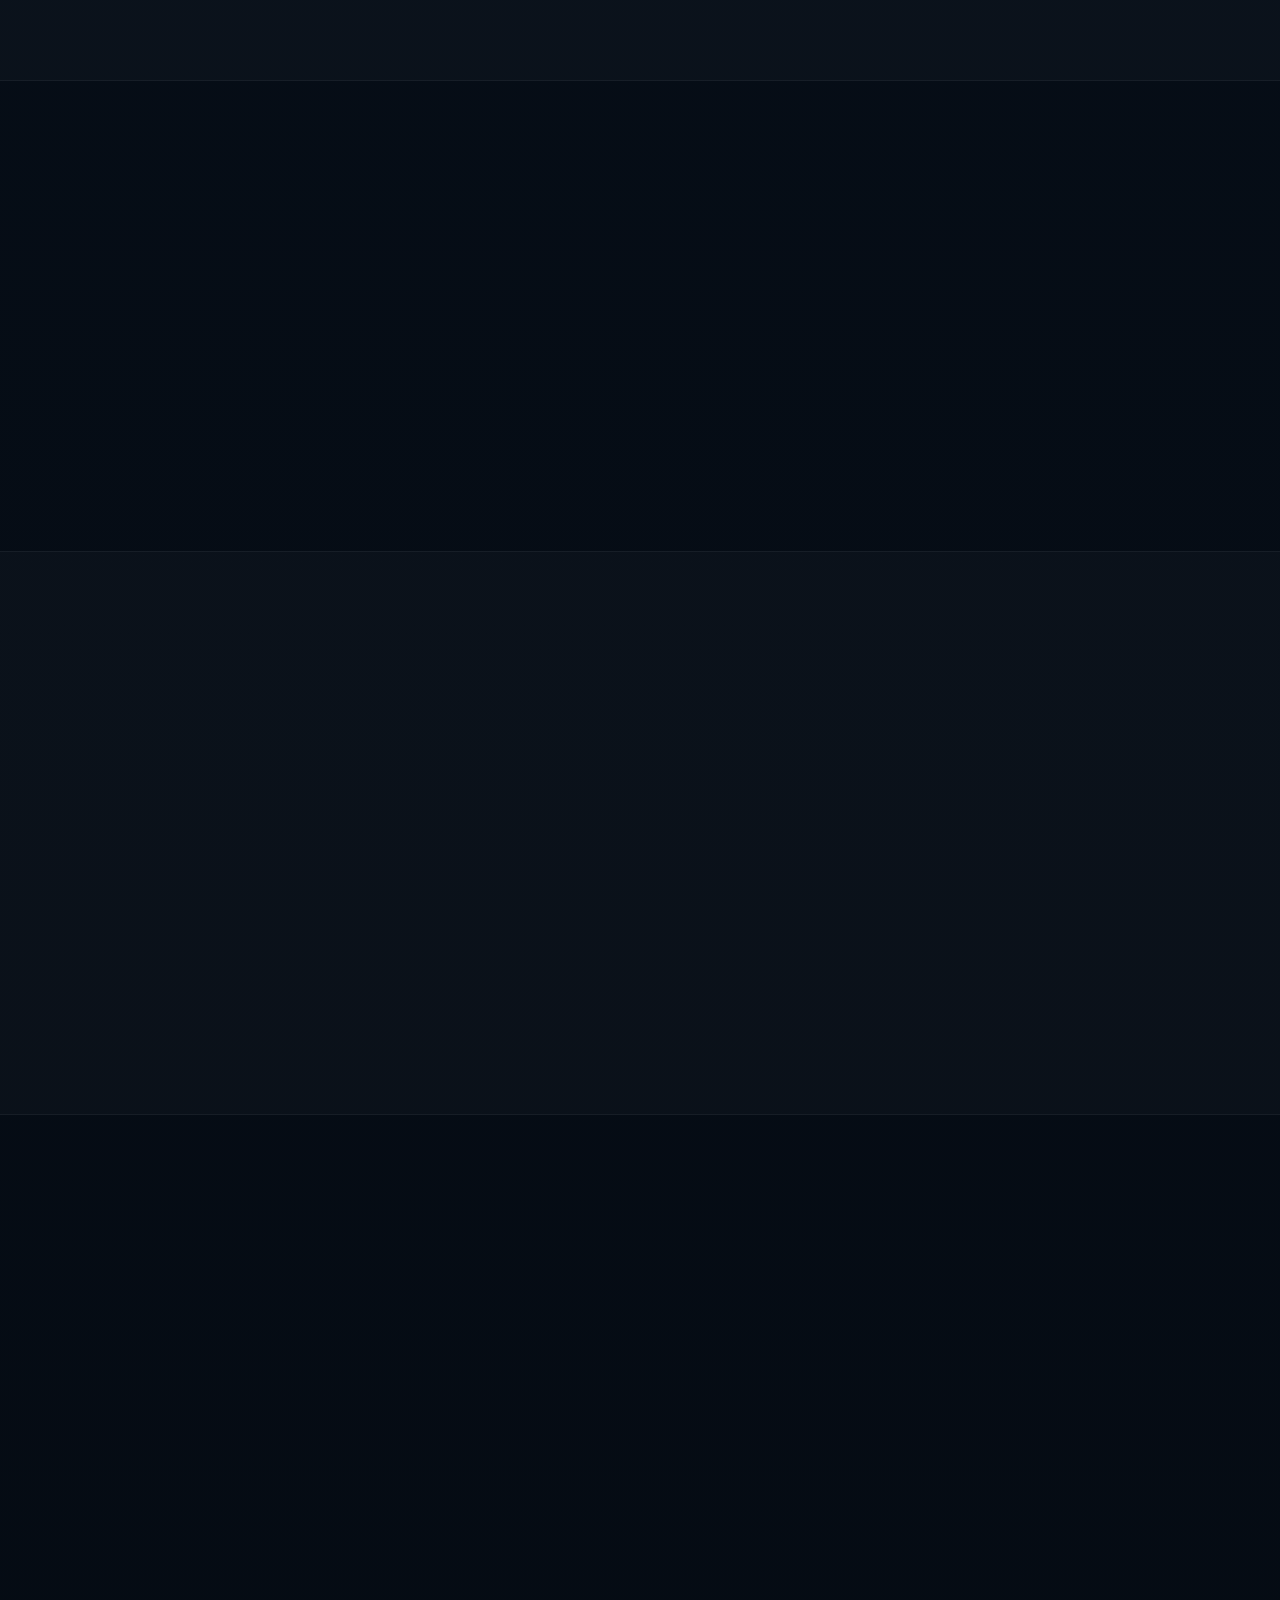
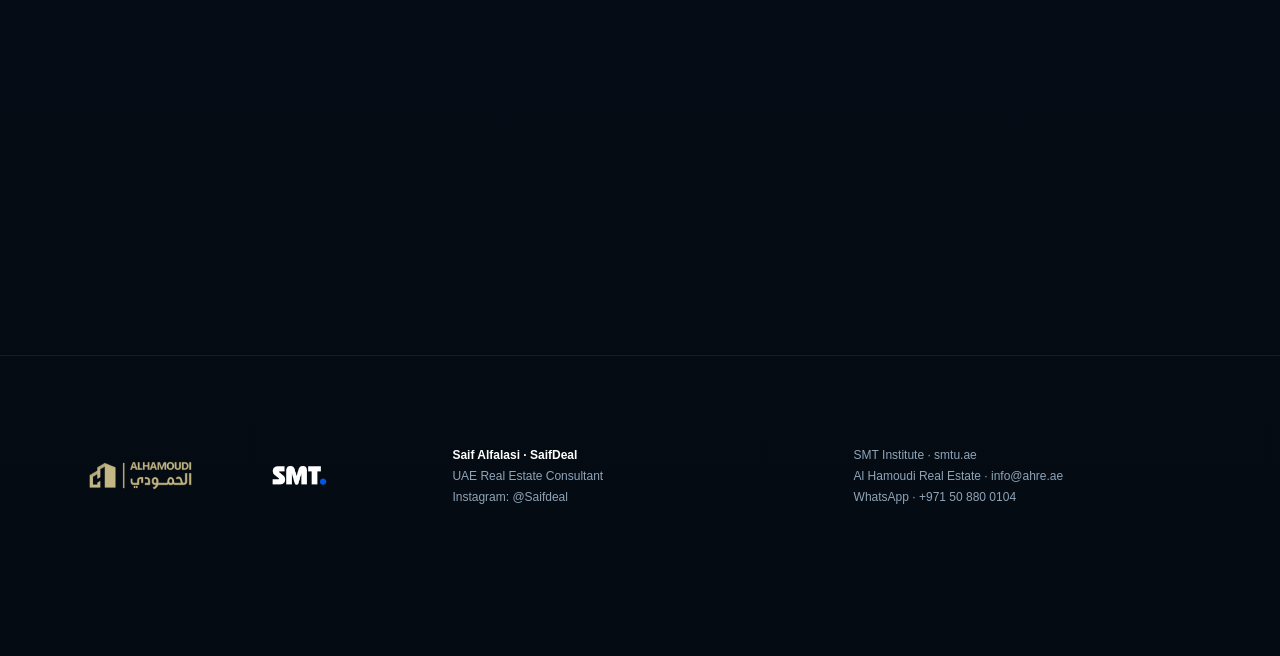
==== commit 6b8ce316: "Add files via upload" ====
--- a/en.html
+++ b/en.html
@@ -1 +1,481 @@
-<!doctype html><html lang="en" dir="ltr"><head><meta charset="utf-8"><meta name="viewport" content="width=device-width,initial-scale=1"><meta name="description" content="A complete interactive Dubai real estate guide by SMT Institute and Al Hamoudi Real Estate with Saif Alfalasi."><meta name="theme-color" content="#050b13"><link rel="icon" href="ahre-gold.png"><link rel="alternate" hreflang="ar" href="index.html"><link rel="alternate" hreflang="en" href="en.html"><link rel="stylesheet" href="site-v2.css"><title>Dubai Broker Starter Kit | Saif Alfalasi</title></head><body><div class="topbar"><div class="container"><span>Dubai Broker Starter Kit · SMT × Al Hamoudi</span><span>Free Consultation · WhatsApp +971 50 880 0104</span></div></div><header><div class="container nav"><a class="logos" href="#top"><img class="ahre" src="ahre-gold.png" alt="Al Hamoudi Real Estate"><span class="divider"></span><img class="smt" src="smt-white.png" alt="SMT Institute"></a><nav class="navlinks"><a href="#overview">Overview</a><a href="#market">Market</a><a href="#ecosystem">Ecosystem</a><a href="#process">Deal Process</a><a href="#developers">Developers</a><a href="#tools">AI</a><a href="#checklist">Checklist</a></nav><div class="actions"><a class="btn btn-glass" href="index.html">AR</a><a class="btn btn-wa" href="https://wa.me/971508800104?text=Hi%20Saif%2C%20I%20would%20like%20a%20free%20real%20estate%20consultation" target="_blank">WhatsApp</a></div></div></header><main id="top"><section class="hero"><div class="container hero-grid"><div><span class="eyebrow">Interactive guide for Dubai brokers and investors</span><h1>Dubai Real Estate<br><span class="gradient">Broker Starter Kit</span></h1><p>A practical platform covering market data, DLD and RERA, terminology, closing steps, broker mistakes, developers, growth areas, AI tools and calculators — with direct consultation from Saif Alfalasi.</p><div class="hero-actions"><a class="btn btn-blue" href="#overview">Start Now</a><a class="btn btn-wa" href="#consult">Free Consultation</a><a class="btn btn-glass" href="https://www.instagram.com/saifdeal/" target="_blank">@Saifdeal</a></div><div class="trust"><div><strong>AED 917B+</strong><span>2025 transaction value</span></div><div><strong>270K+</strong><span>real estate transactions</span></div><div><strong>2 Lang</strong><span>Arabic / English</span></div></div></div><div class="portrait"><div class="portrait-photo"></div><div class="portrait-note"><div><strong>Saif Alfalasi</strong><small>UAE Real Estate Consultant · SaifDeal</small></div><a class="btn btn-blue" href="#consult">Consult</a></div></div></div></section><section class="section alt"><div class="container"><div class="brandband"><img class="ahre" src="ahre-gold.png"><b>×</b><img class="smt" src="smt-white.png"></div></div></section><section class="section" id="overview"><div class="container"><div class="head"><span class="kicker">OVERVIEW</span><h2>Everything a new broker needs in one place</h2><p>Market figures, regulators, closing process, developers, areas, tools and calculators in one experience.</p></div><div class="grid5"><div class="card"><h3>Market Data</h3><p>A quick market snapshot to help you speak with confidence.</p></div><div class="card"><h3>DLD & RERA</h3><p>Understand authorities, platforms and regulatory terms.</p></div><div class="card"><h3>Deal Process</h3><p>From lead to transfer and follow-up.</p></div><div class="card"><h3>Deal Calculator</h3><p>Estimate DLD, down payment and initial cash.</p></div><div class="card"><h3>AI Broker Stack</h3><p>Tools for research, analysis, design and follow-up.</p></div></div></div></section><section class="section alt" id="market"><div class="container twocol"><div class="head"><span class="kicker">MARKET DATA</span><h2>Dubai real estate snapshot in simple numbers</h2><p>Use figures for education, not exaggeration, and update them before commercial use.</p></div><div class="stats"><div class="stat"><strong>AED 917B+</strong><span>2025 transaction value used in this guide</span></div><div class="stat"><strong>270K+</strong><span>real estate transactions</span></div><div class="stat"><strong>2025</strong><span>primary reference year</span></div><div class="stat"><strong>Update</strong><span>verify the latest official data</span></div></div></div></section><section class="section" id="ecosystem"><div class="container"><div class="head"><span class="kicker">ECOSYSTEM</span><h2>Who is responsible for what?</h2></div><div class="grid3"><div class="card"><h3>DLD</h3><p>Dubai Land Department, the main government authority for the sector.</p></div><div class="card"><h3>RERA</h3><p>Regulatory arm associated with broker and developer activity.</p></div><div class="card"><h3>Trakheesi</h3><p>Platform associated with real estate advertising and activity permits.</p></div><div class="card"><h3>Oqood</h3><p>System associated with registration of certain off-plan contracts.</p></div><div class="card"><h3>Ejari</h3><p>Dubai tenancy registration system.</p></div><div class="card"><h3>NOC</h3><p>No Objection Certificate that may be required in certain transfers.</p></div></div></div></section><section class="section alt" id="process"><div class="container"><div class="head"><span class="kicker">FROM LEAD TO COMMISSION</span><h2>A clear path to closing a deal</h2></div><div class="grid4"><div class="card"><div class="num">01</div><h3>Qualification</h3><p>Confirm goal, budget, available cash and financing.</p></div><div class="card"><div class="num">02</div><h3>Shortlist</h3><p>Compare 3–5 options using clear criteria.</p></div><div class="card"><div class="num">03</div><h3>Presentation / Viewing</h3><p>Focus on client needs, not information overload.</p></div><div class="card"><div class="num">04</div><h3>Booking / Offer</h3><p>Review price, terms and offer validity.</p></div><div class="card"><div class="num">05</div><h3>MOU / SPA</h3><p>Review terms and obligations for the deal type.</p></div><div class="card"><div class="num">06</div><h3>NOC / Finance</h3><p>Prepare approvals, financing and documents.</p></div><div class="card"><div class="num">07</div><h3>Transfer</h3><p>Confirm fees and registration requirements.</p></div><div class="card"><div class="num">08</div><h3>Commission & Follow-up</h3><p>Document commission and follow up after closing.</p></div></div></div></section><section class="section" id="calculator"><div class="container calc"><div class="head"><span class="kicker">CALCULATOR</span><h2>Estimate the cost of a Dubai sale</h2><p>Educational calculator for initial planning. Verify actual fees before payment.</p></div><div class="card"><div class="fields"><div class="field full"><label>Property price (AED)</label><input id="price" type="number" value="1500000"></div><div class="field"><label>Down payment %</label><input id="dp" type="number" value="20"></div><div class="field"><label>DLD %</label><input id="dld" type="number" value="4"></div><div class="field full"><label>Estimated extra fees (AED)</label><input id="extra" type="number" value="5000"></div></div><div class="results"><div class="result"><span>Down payment</span><strong id="rDp">—</strong></div><div class="result"><span>DLD</span><strong id="rDld">—</strong></div><div class="result"><span>1% of price</span><strong id="rOne">—</strong></div><div class="result"><span>Estimated initial cash</span><strong id="rTotal">—</strong></div></div></div></div></section><section class="section alt" id="developers"><div class="container"><div class="head"><span class="kicker">DEVELOPERS</span><h2>How to understand each developer quickly</h2><p>Understand the USP, client fit, payment plan and caution point instead of memorizing names.</p></div><input class="search" id="devSearch" placeholder="Search developer or feature..."><div class="grid4" id="devGrid"><div class="card dev" data-k="Emaar community brand"><h3>Emaar</h3><p>Master communities and strong brand; compare price and payment plan.</p></div><div class="card dev" data-k="Aldar abu dhabi dubai"><h3>Aldar</h3><p>Strong Abu Dhabi presence with selected Dubai projects.</p></div><div class="card dev" data-k="Sobha quality"><h3>Sobha</h3><p>Positioned around quality and integrated communities.</p></div><div class="card dev" data-k="Ellington design"><h3>Ellington</h3><p>Strong focus on design and finishes.</p></div><div class="card dev" data-k="Danube payment"><h3>Danube</h3><p>Flexible payment plans on selected projects.</p></div><div class="card dev" data-k="Binghatti branded"><h3>Binghatti</h3><p>Distinctive product identity and multiple projects.</p></div><div class="card dev" data-k="Azizi locations"><h3>Azizi</h3><p>Wide variety of locations and projects.</p></div><div class="card dev" data-k="Dubai Properties communities"><h3>Dubai Properties</h3><p>Projects across multiple communities and locations.</p></div></div></div></section><section class="section" id="gems"><div class="container twocol"><div class="map"><span class="pin p1">Dubai South</span><span class="pin p2">Al Jaddaf</span><span class="pin p3">Dubai Islands</span><span class="pin p4">Expo City</span></div><div><div class="head"><span class="kicker">HIDDEN GEMS</span><h2>Promising areas — never sell them as a guarantee</h2><p>A promising area means growth drivers, not guaranteed profit.</p></div><div class="faq"><details open><summary>Dubai South</summary><p>Assess infrastructure, jobs, future supply and accessibility.</p></details><details><summary>Al Jaddaf</summary><p>Compare proximity to central Dubai, new supply and product quality.</p></details><details><summary>Dubai Islands</summary><p>Track infrastructure, supply scale and waterfront product.</p></details><details><summary>Expo City</summary><p>Track business drivers, community development and transport plans.</p></details></div></div></div></section><section class="section alt" id="tools"><div class="container"><div class="head"><span class="kicker">AI BROKER STACK</span><h2>Tools that help brokers work faster and smarter</h2></div><div class="grid3"><div class="card"><h3>Research AI</h3><p>Summarize projects, compare terms and prepare verification questions.</p></div><div class="card"><h3>Market Analysis</h3><p>Organize prices, areas and payment plans.</p></div><div class="card"><h3>Inventory</h3><p>Manage properties, plots, GFA and prices.</p></div><div class="card"><h3>Content</h3><p>Reel scripts, presentations, brochures and FAQs.</p></div><div class="card"><h3>CRM Follow-up</h3><p>Lead follow-up lists and next-action scheduling.</p></div><div class="card"><h3>Calculators</h3><p>Payments, DLD, commission, cash and estimated returns.</p></div></div></div></section><section class="section" id="checklist"><div class="container twocol"><div class="head"><span class="kicker">30-DAY PLAN</span><h2>Your first 30-day checklist</h2><p>Progress is saved in the same browser.</p><div class="progress"><span id="progressBar"></span></div><strong id="progressText">0%</strong></div><div class="checks"><label class="check"><input type="checkbox" data-save="c0"><span><b>Learn the essential terminology</b><small>DLD, RERA, MOU, SPA, NOC and Ejari.</small></span></label><label class="check"><input type="checkbox" data-save="c1"><span><b>Choose 3 areas to specialize in</b><small>Know pricing, product and ideal buyer.</small></span></label><label class="check"><input type="checkbox" data-save="c2"><span><b>Learn 10 developers</b><small>USP, plans, strengths and caution points.</small></span></label><label class="check"><input type="checkbox" data-save="c3"><span><b>Prepare your qualification script</b><small>Goal, budget, cash, timeline and financing.</small></span></label><label class="check"><input type="checkbox" data-save="c4"><span><b>Practice your presentation</b><small>Compare options instead of only describing them.</small></span></label><label class="check"><input type="checkbox" data-save="c5"><span><b>Build a follow-up system</b><small>Every lead gets a clear next action and date.</small></span></label></div></div></section><section class="section alt"><div class="container twocol"><div class="head"><span class="kicker">QUICK QUIZ</span><h2>Are you ready for your first deal?</h2><p>Answer and learn from the feedback immediately.</p></div><div class="card"><h3 id="quizQ"></h3><div class="answers" id="quizAnswers"></div><p id="quizFeedback"></p></div></div></section><section class="section" id="consult"><div class="container consult"><div class="consult-copy"><span class="kicker">FREE CONSULTATION</span><h2>Send your requirements to Saif Alfalasi</h2><p>Fill in the details and a WhatsApp message will be prepared automatically.</p><div class="fields"><div class="field"><label>Goal</label><select id="goal"><option>Investment</option><option>Personal residence</option><option>Rental income</option></select></div><div class="field"><label>Budget (AED)</label><input id="budget" type="number"></div><div class="field"><label>Available cash (AED)</label><input id="cash" type="number"></div><div class="field"><label>Preferred area</label><input id="area" placeholder="Dubai / Flexible"></div><div class="field full"><label>Notes</label><textarea id="notes" rows="3"></textarea></div></div><div class="hero-actions"><button class="btn btn-wa" id="consultBtn">Start Free Consultation</button><a class="btn btn-glass" href="https://www.instagram.com/saifdeal/" target="_blank">Instagram · @Saifdeal</a></div></div><div class="consult-img"></div></div></section></main><footer class="foot"><div class="container footgrid"><div class="footlogos"><img class="ahre" src="ahre-gold.png"><img class="smt" src="smt-white.png"></div><div><b style="color:#fff">Saif Alfalasi · SaifDeal</b><br>UAE Real Estate Consultant<br>Instagram: @Saifdeal</div><div>SMT Institute · smtu.ae<br>Al Hamoudi Real Estate · info@ahre.ae<br>WhatsApp · +971 50 880 0104</div></div></footer><a class="wa-float" href="https://wa.me/971508800104?text=Hi%20Saif%2C%20I%20would%20like%20a%20free%20real%20estate%20consultation" target="_blank">WA</a><script src="site-v2.js"></script></body></html>+<!doctype html>
+<html lang="en" dir="ltr">
+<head>
+<meta charset="utf-8">
+<meta name="viewport" content="width=device-width,initial-scale=1,viewport-fit=cover">
+<meta name="description" content="Dubai Real Estate Broker Starter Kit — an interactive platform by SMT Institute and Al Hamoudi Real Estate with UAE real estate consultant Saif Alfalasi.">
+<meta name="theme-color" content="#050b13">
+<meta property="og:title" content="Dubai Broker Starter Kit | Saif Alfalasi">
+<meta property="og:description" content="A complete Dubai real estate broker guide covering the market, DLD/RERA, deal closing, calculators, developers, AI tools and an execution checklist.">
+<link rel="icon" type="image/png" href="[data-uri]">
+<link rel="apple-touch-icon" href="[data-uri]">
+
+<link rel="alternate" hreflang="ar" href="./index.html">
+<link rel="alternate" hreflang="en" href="./en.html">
+<link rel="alternate" hreflang="x-default" href="./index.html">
+<title>Dubai Broker Starter Kit | Saif Alfalasi</title>
+<style>
+:root{
+ --bg:#050b13;--bg2:#08121f;--panel:#0c1928;--panel2:#102238;--line:#243a51;
+ --text:#f6f8fb;--muted:#9aadc1;--blue:#176cff;--cyan:#52d6ff;--gold:#d6be73;
+ --green:#25d366;--orange:#ff8c2d;--shadow:0 26px 80px rgba(0,0,0,.34);
+ --r:24px;--max:1240px;
+}
+*{box-sizing:border-box}html{scroll-behavior:smooth}
+body{margin:0;font-family:Inter,Arial,Tahoma,sans-serif;color:var(--text);background:
+radial-gradient(circle at 80% 4%,rgba(23,108,255,.14),transparent 24%),
+linear-gradient(180deg,#030810,#07111d 44%,#050b13);line-height:1.72;overflow-x:hidden}
+body:before{content:"";position:fixed;inset:0;pointer-events:none;opacity:.25;background-image:
+linear-gradient(rgba(255,255,255,.017) 1px,transparent 1px),linear-gradient(90deg,rgba(255,255,255,.017) 1px,transparent 1px);
+background-size:46px 46px;mask-image:linear-gradient(#000,transparent 80%)}
+a{color:inherit;text-decoration:none}button,input,select,textarea{font:inherit}img{display:block;max-width:100%}
+.container{width:min(var(--max),92%);margin:auto}
+.topline{border-bottom:1px solid rgba(255,255,255,.05);background:#050d16;color:#9cb1c5;font-size:11px}
+.topline .container{display:flex;justify-content:space-between;gap:20px;padding:7px 0}
+header{position:sticky;top:0;z-index:70;background:rgba(5,11,19,.82);backdrop-filter:blur(18px);border-bottom:1px solid rgba(255,255,255,.07)}
+.nav{min-height:82px;display:grid;grid-template-columns:auto 1fr auto;align-items:center;gap:26px}
+.brandlock{display:flex;align-items:center;gap:12px}
+.brandlock .ahre{width:158px;height:54px;object-fit:contain}
+.brandlock .divider{width:1px;height:38px;background:#394a59}
+.brandlock .smt{width:72px;height:46px;object-fit:contain}
+.navlinks{display:flex;justify-content:center;align-items:center;gap:18px}
+.navlinks a{font-size:12px;color:#bed0df;transition:.2s}.navlinks a:hover{color:#fff}
+.navact{display:flex;gap:9px;align-items:center}
+.btn{display:inline-flex;align-items:center;justify-content:center;gap:8px;padding:11px 16px;border-radius:13px;border:1px solid transparent;font-weight:900;cursor:pointer;transition:.2s}
+.btn:hover{transform:translateY(-2px)}.btn-blue{background:linear-gradient(135deg,#176cff,#179de6);color:#fff;box-shadow:0 12px 32px rgba(23,108,255,.24)}
+.btn-wa{background:var(--green);color:#073416;box-shadow:0 12px 30px rgba(37,211,102,.18)}.btn-glass{background:rgba(255,255,255,.035);border-color:#30465d;color:#fff}
+.hero{position:relative;min-height:770px;display:flex;align-items:center;padding:68px 0 52px;overflow:hidden}
+.hero-bg{position:absolute;inset:0;background:linear-gradient(90deg,rgba(3,8,16,.99),rgba(3,8,16,.92) 43%,rgba(3,8,16,.35) 74%,rgba(3,8,16,.72)),
+url('[data-uri]') center/cover no-repeat}
+.hero-bg:after{content:"";position:absolute;inset:0;background:linear-gradient(180deg,transparent 60%,#050b13)}
+.hero .container{position:relative;z-index:2}
+.hero-grid{display:grid;grid-template-columns:1.02fr .98fr;gap:52px;align-items:center}
+.eyebrow{display:inline-flex;align-items:center;gap:8px;border:1px solid rgba(82,214,255,.25);background:rgba(82,214,255,.06);padding:7px 12px;border-radius:999px;color:var(--cyan);font-size:12px;font-weight:900}
+.eyebrow i{width:7px;height:7px;border-radius:50%;background:var(--gold);box-shadow:0 0 16px var(--gold)}
+h1{font-size:clamp(45px,5.9vw,80px);line-height:1.04;letter-spacing:-2.3px;margin:18px 0}
+.gradient{background:linear-gradient(90deg,#fff,#7ce5ff,#2aa8ff);-webkit-background-clip:text;color:transparent}
+.hero p{max-width:720px;font-size:18px;color:#c3d1df}
+.hero-actions{display:flex;gap:10px;flex-wrap:wrap;margin:25px 0}
+.trust{display:grid;grid-template-columns:repeat(3,1fr);gap:10px;margin-top:22px}
+.trust div{padding:14px;border-radius:16px;border:1px solid rgba(255,255,255,.10);background:rgba(5,11,19,.58);backdrop-filter:blur(10px)}
+.trust strong{display:block;font-size:20px}.trust span{font-size:11px;color:#90a6bc}
+.portraitwrap{position:relative}
+.portrait{aspect-ratio:1/1;border-radius:30px;overflow:hidden;border:1px solid rgba(255,255,255,.13);box-shadow:var(--shadow);background:#0b1725}
+.portrait img{width:100%;height:100%;object-fit:cover}
+.partnerplate{position:absolute;bottom:18px;right:18px;left:18px;display:grid;grid-template-columns:1fr auto;gap:16px;align-items:center;padding:14px 16px;border-radius:18px;background:rgba(3,9,16,.82);backdrop-filter:blur(16px);border:1px solid rgba(255,255,255,.12)}
+.partnerplate strong{display:block}.partnerplate small{display:block;color:#99afc4}
+.section{padding:80px 0}.section.alt{background:rgba(255,255,255,.018);border-top:1px solid rgba(255,255,255,.05);border-bottom:1px solid rgba(255,255,255,.05)}
+.head{max-width:800px;margin-bottom:30px}.kicker{font-size:11px;color:var(--cyan);font-weight:1000;letter-spacing:.9px;text-transform:uppercase}
+h2{font-size:clamp(33px,4vw,52px);line-height:1.15;margin:7px 0 11px}.head p{color:var(--muted);font-size:16px}
+.card{background:linear-gradient(180deg,rgba(16,34,56,.95),rgba(8,22,37,.96));border:1px solid var(--line);border-radius:var(--r);padding:23px;box-shadow:0 16px 48px rgba(0,0,0,.14)}
+.card p{color:var(--muted);font-size:14px}
+.icon{width:46px;height:46px;border-radius:14px;display:grid;place-items:center;color:var(--cyan);background:rgba(23,108,255,.11);border:1px solid rgba(82,214,255,.16)}
+.icon svg{width:24px;height:24px}
+.summarygrid{display:grid;grid-template-columns:repeat(5,1fr);gap:12px}
+.summarygrid .card h3{font-size:17px;margin:13px 0 5px}.summarygrid .card p{margin:0}
+.brandbanner{display:grid;grid-template-columns:1fr auto 1fr;align-items:center;gap:30px;padding:24px 30px;border-radius:26px;border:1px solid #3a4650;background:linear-gradient(135deg,rgba(214,190,115,.08),rgba(23,108,255,.06))}
+.brandbanner img{margin:auto;object-fit:contain}.brandbanner .ahrebig{width:285px;max-height:120px}.brandbanner .smtbig{width:145px;max-height:110px}.brandbanner .x{font-size:28px;color:#566b7f;font-weight:300}
+.twocol{display:grid;grid-template-columns:1fr 1fr;gap:22px}
+.stats{display:grid;grid-template-columns:repeat(2,1fr);gap:11px}.stat{padding:18px;border-radius:16px;background:#081827;border:1px solid #213950}
+.stat strong{display:block;font-size:27px}.stat span{font-size:11px;color:#94aabd}
+.note{font-size:12px;color:#8299af;margin-top:12px}
+.ecogrid{display:grid;grid-template-columns:repeat(3,1fr);gap:12px}
+.eco strong{font-size:18px}.eco span{display:inline-block;margin-top:8px;padding:4px 9px;border-radius:999px;background:#0a2034;color:#83dbff;font-size:10px;border:1px solid #234965}
+.process{display:grid;grid-template-columns:repeat(4,1fr);gap:12px;counter-reset:step}
+.step{position:relative;min-height:190px}.step:before{counter-increment:step;content:"0" counter(step);display:block;color:var(--cyan);font-size:12px;font-weight:1000;margin-bottom:10px}
+.step h3{font-size:19px;margin:0 0 5px}.step p{margin:0}
+.calcgrid{display:grid;grid-template-columns:.85fr 1.15fr;gap:24px}
+.formgrid{display:grid;grid-template-columns:1fr 1fr;gap:11px}.field{display:grid;gap:7px}.field.full{grid-column:1/-1}
+.field label{font-size:12px;color:#c7d7e7;font-weight:800}.field input,.field select,.field textarea{width:100%;padding:13px 14px;border-radius:13px;background:#071522;border:1px solid #2b435b;color:#fff;outline:none}
+.field input:focus,.field select:focus,.field textarea:focus{border-color:var(--blue);box-shadow:0 0 0 3px rgba(23,108,255,.08)}
+.results{display:grid;grid-template-columns:repeat(2,1fr);gap:10px;margin-top:14px}.result{padding:14px;border-radius:14px;background:#071522;border:1px solid #22394f}
+.result span{display:block;font-size:11px;color:#8da5ba}.result strong{font-size:18px}
+.devgrid{display:grid;grid-template-columns:repeat(4,1fr);gap:12px}.dev h3{margin:0 0 4px;font-size:18px}.dev small{color:#7fdcff}
+.gems{display:grid;grid-template-columns:.85fr 1.15fr;gap:22px;align-items:stretch}
+.mapvisual{min-height:430px;border-radius:28px;border:1px solid var(--line);background:
+radial-gradient(circle at 50% 50%,rgba(82,214,255,.12),transparent 38%),
+linear-gradient(135deg,#071421,#0b2135);position:relative;overflow:hidden}
+.mapvisual:before,.mapvisual:after{content:"";position:absolute;border:1px solid rgba(82,214,255,.13);border-radius:50%;inset:12%}.mapvisual:after{inset:27%}
+.pin{position:absolute;padding:7px 10px;border-radius:999px;background:#0d2e49;border:1px solid #2a6a8e;color:#bfeeff;font-size:11px;box-shadow:0 8px 20px rgba(0,0,0,.2)}
+.p1{top:18%;left:18%}.p2{top:48%;left:55%}.p3{bottom:18%;left:20%}.p4{bottom:28%;right:12%}
+.accordion details,.faq details{border:1px solid var(--line);border-radius:15px;background:rgba(255,255,255,.025);padding:14px 16px;margin-bottom:9px}summary{cursor:pointer;font-weight:900}
+details p{color:var(--muted);font-size:13px;margin:9px 0 0}
+.segmentgrid,.toolgrid,.glossarygrid{display:grid;grid-template-columns:repeat(3,1fr);gap:12px}
+.segment h3,.tool h3,.gloss h3{margin:0 0 5px;font-size:17px}.tool .icon{margin-bottom:12px}
+.mistakebox{display:grid;grid-template-columns:auto 1fr auto;gap:18px;align-items:center}.circle{width:42px;height:42px;border-radius:50%;border:1px solid #34516d;background:#0a1928;color:#fff;cursor:pointer}
+.mistakecontent{text-align:center;padding:10px}.mistakecontent h3{font-size:24px;margin:0 0 7px}.mistakecontent p{margin:auto;max-width:700px}
+.search{margin-bottom:16px}.search input{width:100%;padding:14px 16px;border-radius:14px;background:#071522;border:1px solid #2b435b;color:#fff;outline:none}
+.checklayout{display:grid;grid-template-columns:.8fr 1.2fr;gap:22px}.progress{height:9px;border-radius:999px;background:#071522;overflow:hidden;margin:15px 0 8px}.progress span{display:block;height:100%;width:0;background:linear-gradient(90deg,var(--blue),var(--cyan));transition:.3s}
+.checks{display:grid;gap:9px}.check{display:flex;gap:10px;padding:12px;border-radius:13px;border:1px solid rgba(255,255,255,.07);background:rgba(255,255,255,.022)}.check input{margin-top:5px;accent-color:var(--blue)}.check small{display:block;color:var(--muted)}
+.quiz{display:grid;grid-template-columns:.8fr 1.2fr;gap:22px;align-items:center}.answers{display:grid;gap:9px}.answer{text-align:right;padding:12px 14px;border:1px solid #2a435c;border-radius:13px;background:#071522;color:#fff;cursor:pointer}.answer:hover{border-color:#3478ad}.answer.correct{border-color:#2ead68;background:rgba(46,173,104,.12)}.answer.wrong{border-color:#d25b5b;background:rgba(210,91,91,.1)}
+.consult{display:grid;grid-template-columns:1.15fr .85fr;overflow:hidden;border-radius:30px;border:1px solid #2a5678;background:#0a1a2b}.consultcopy{padding:32px}.consultimg{background:url('[data-uri]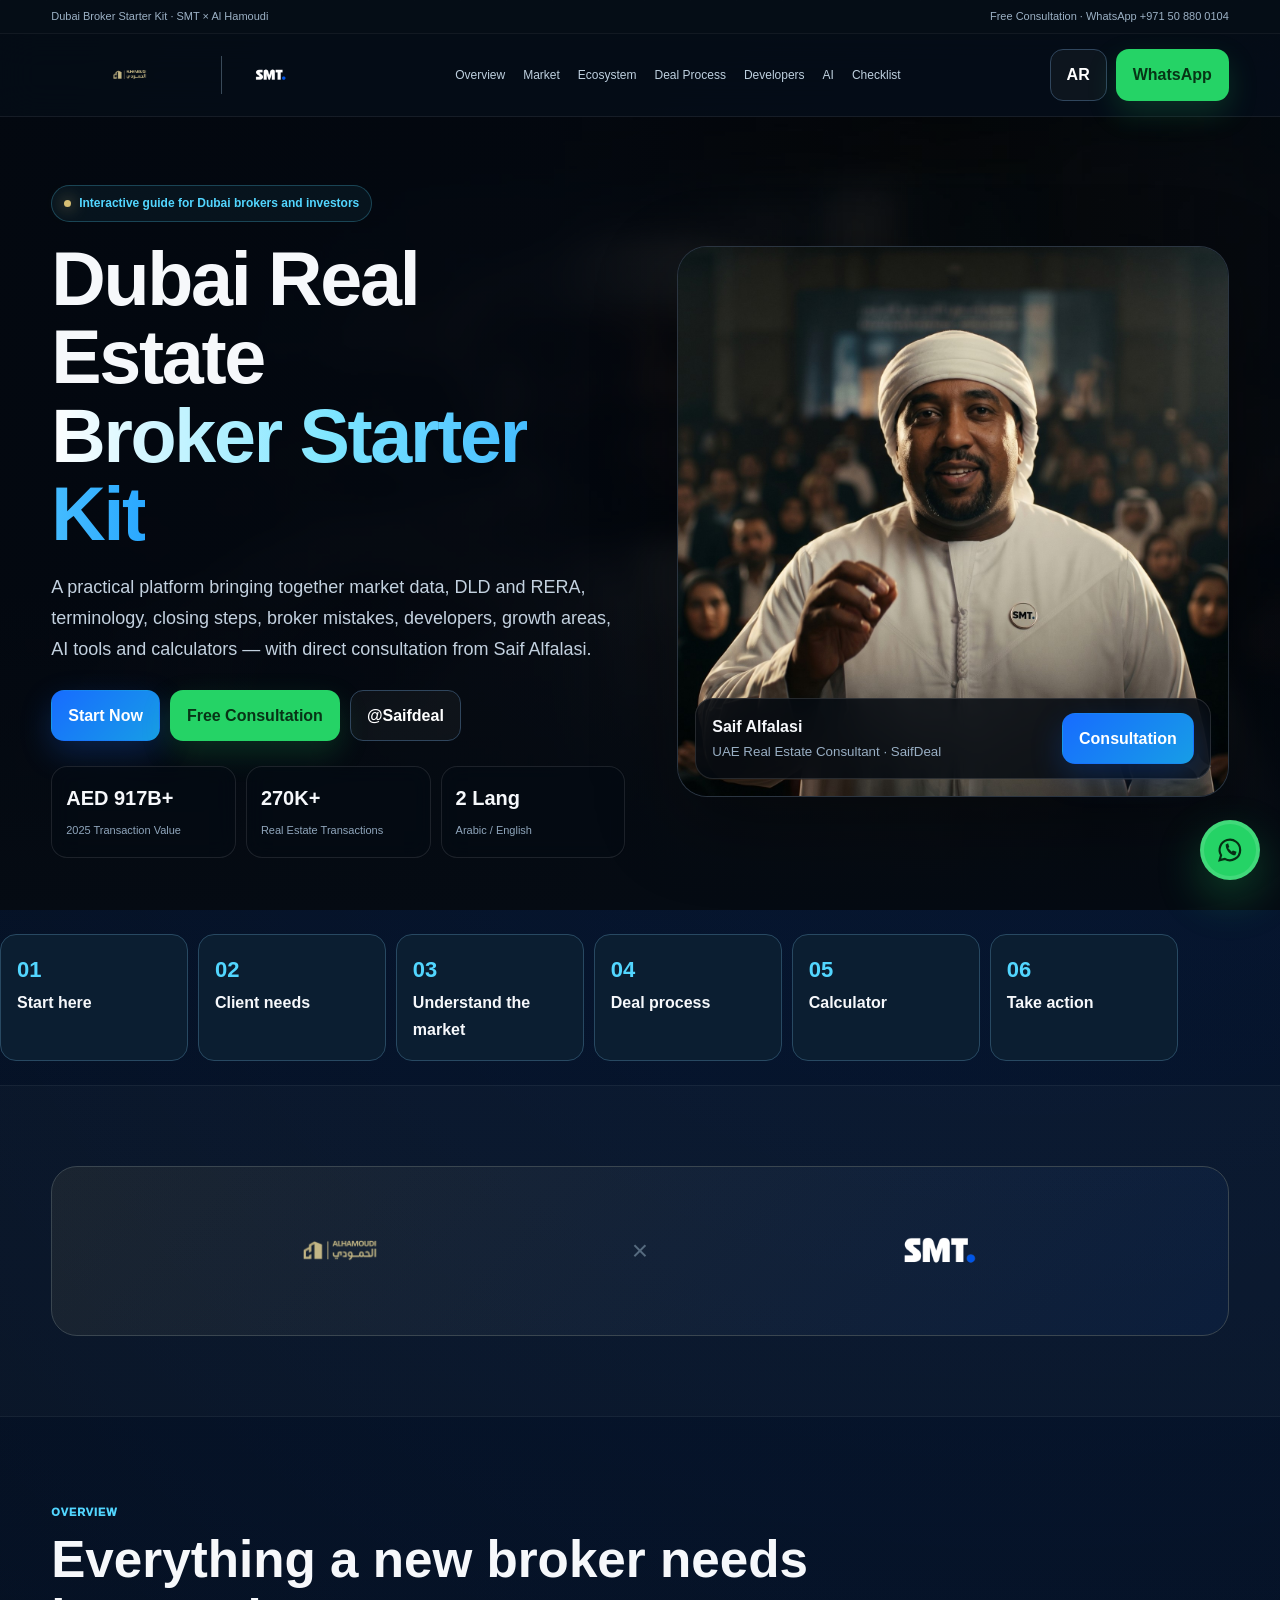
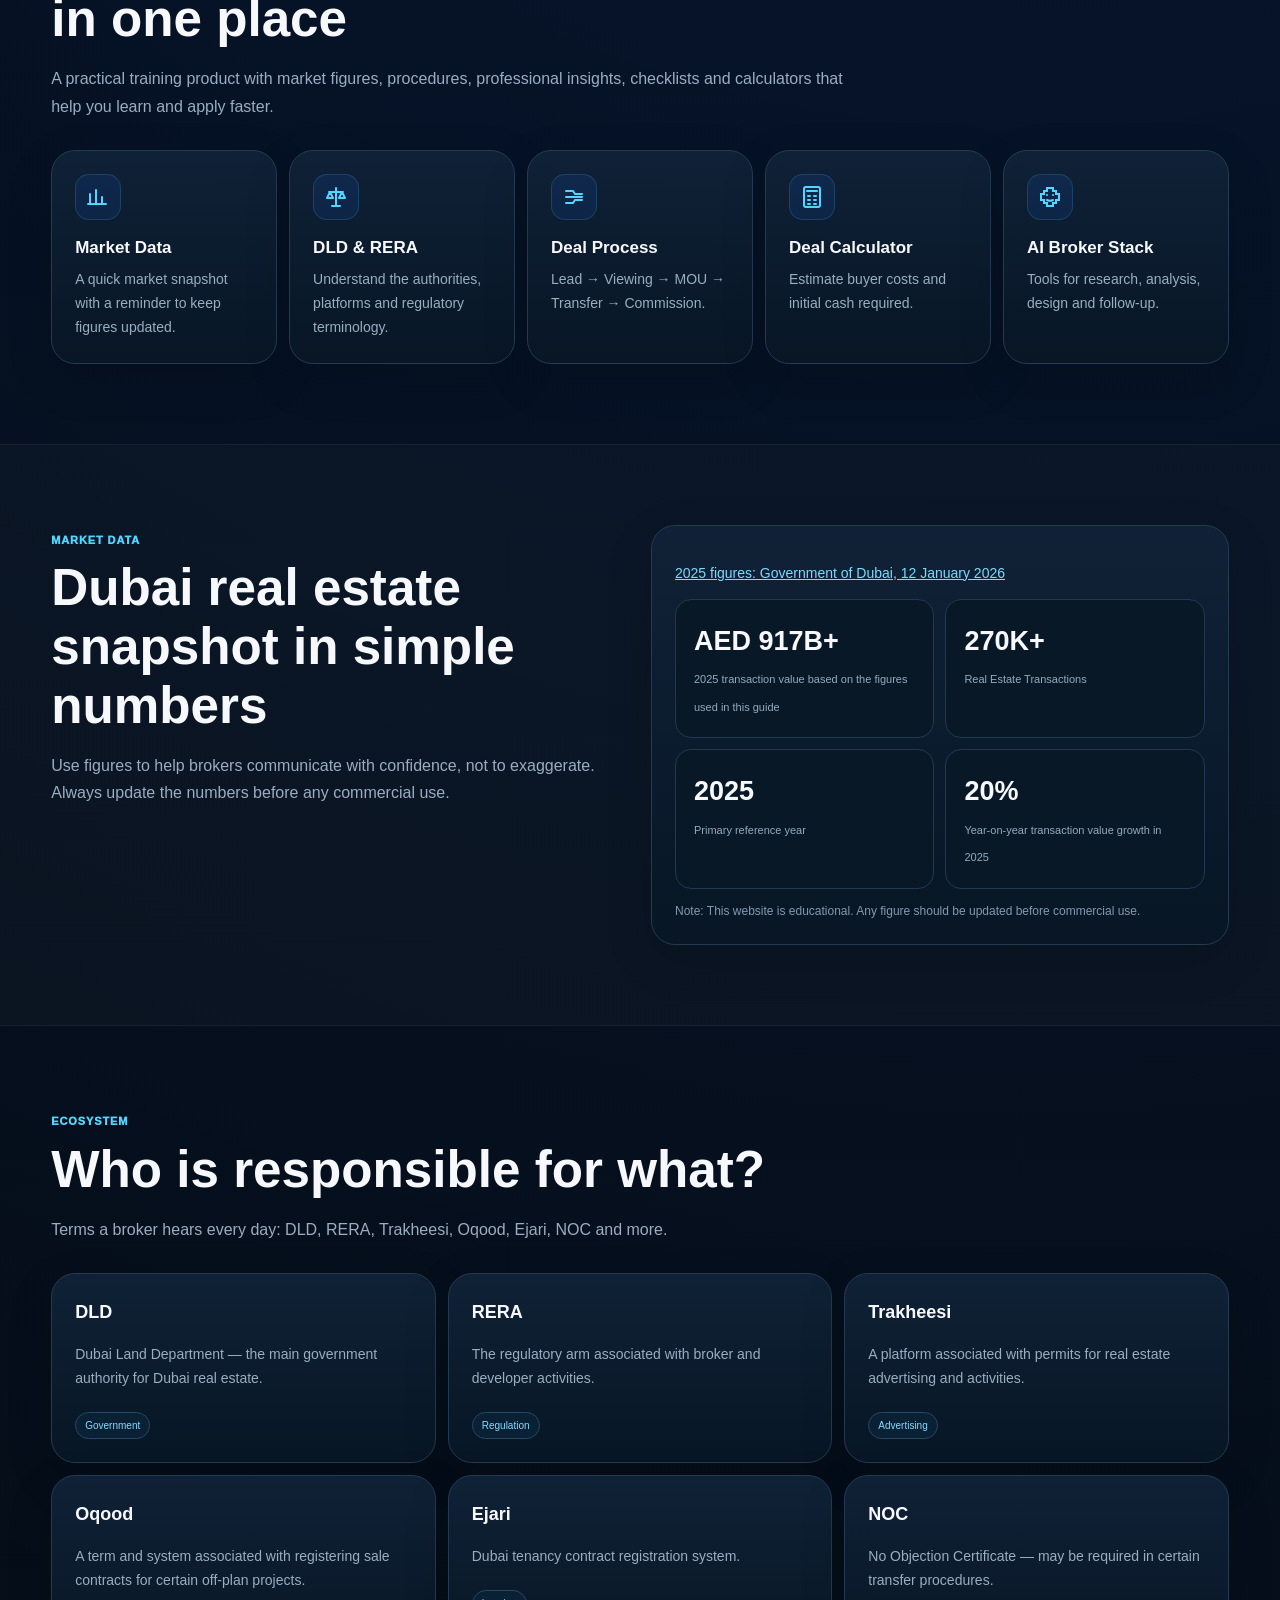
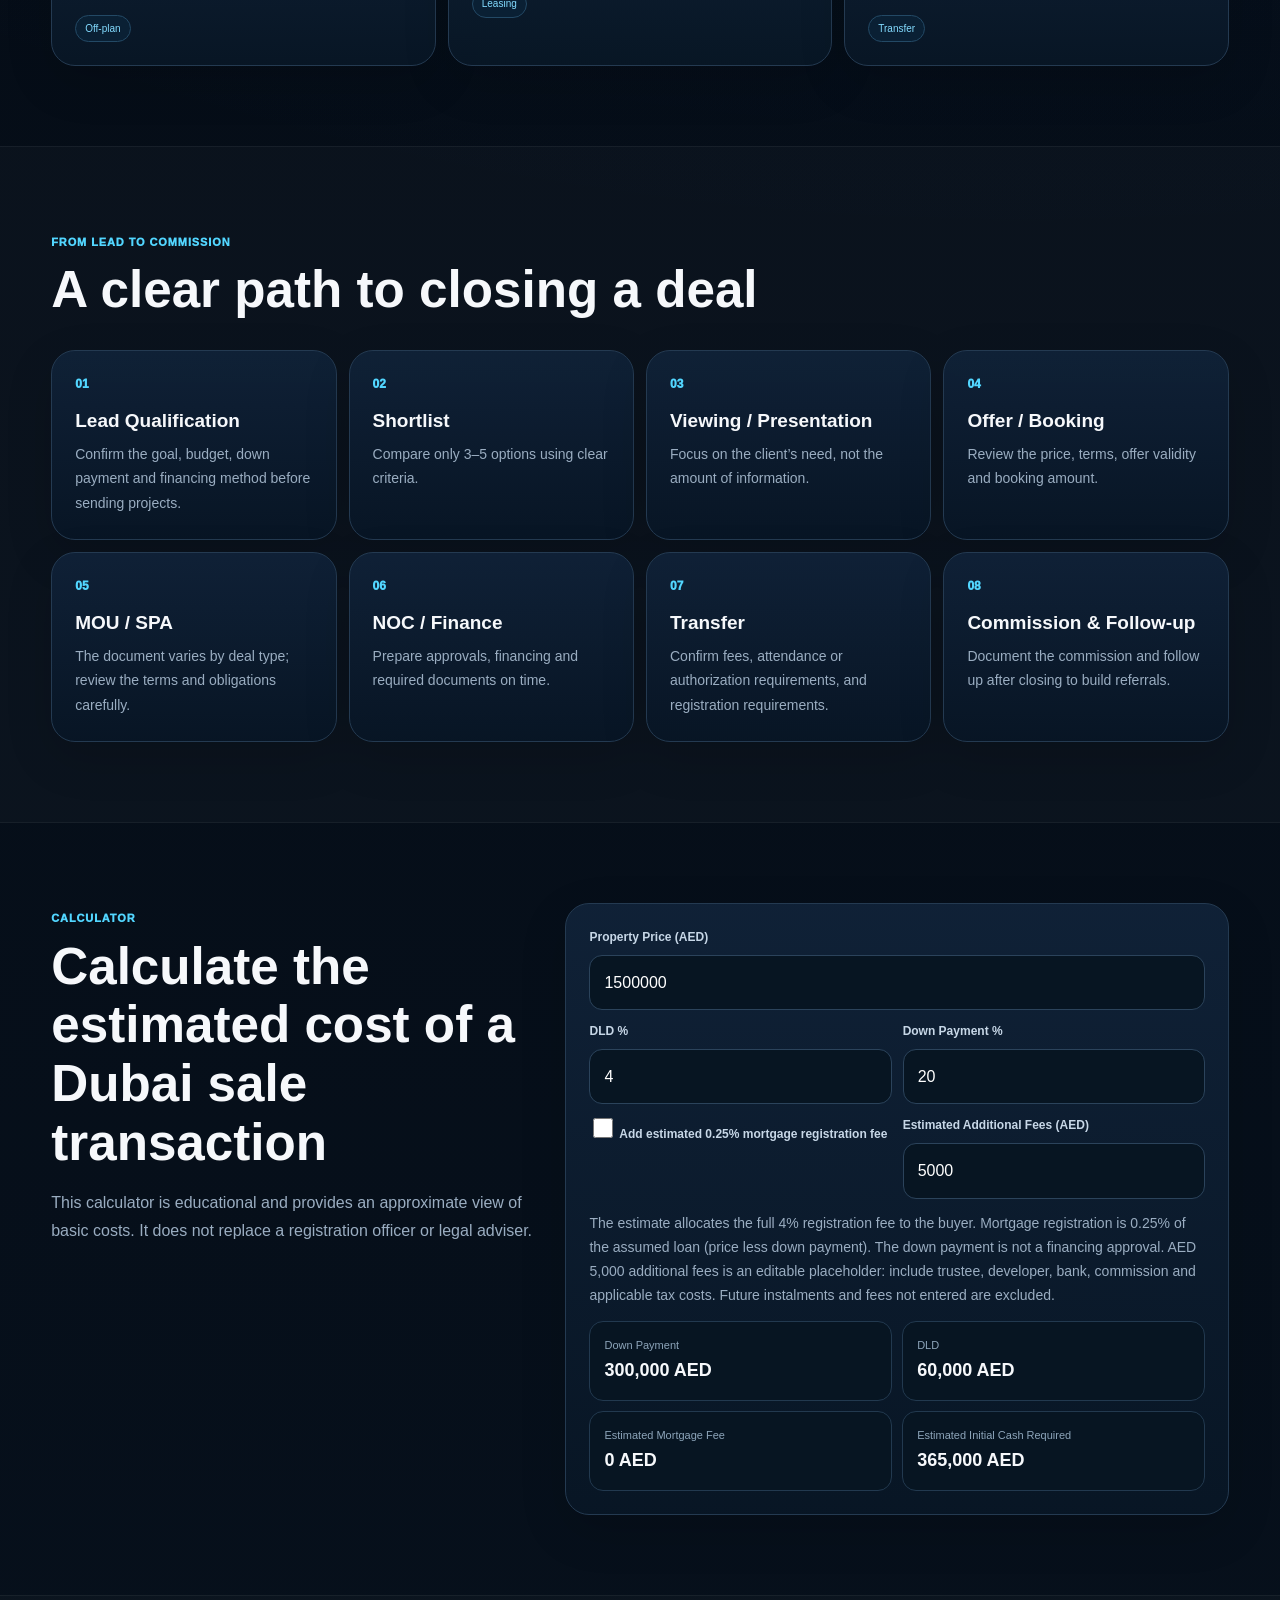
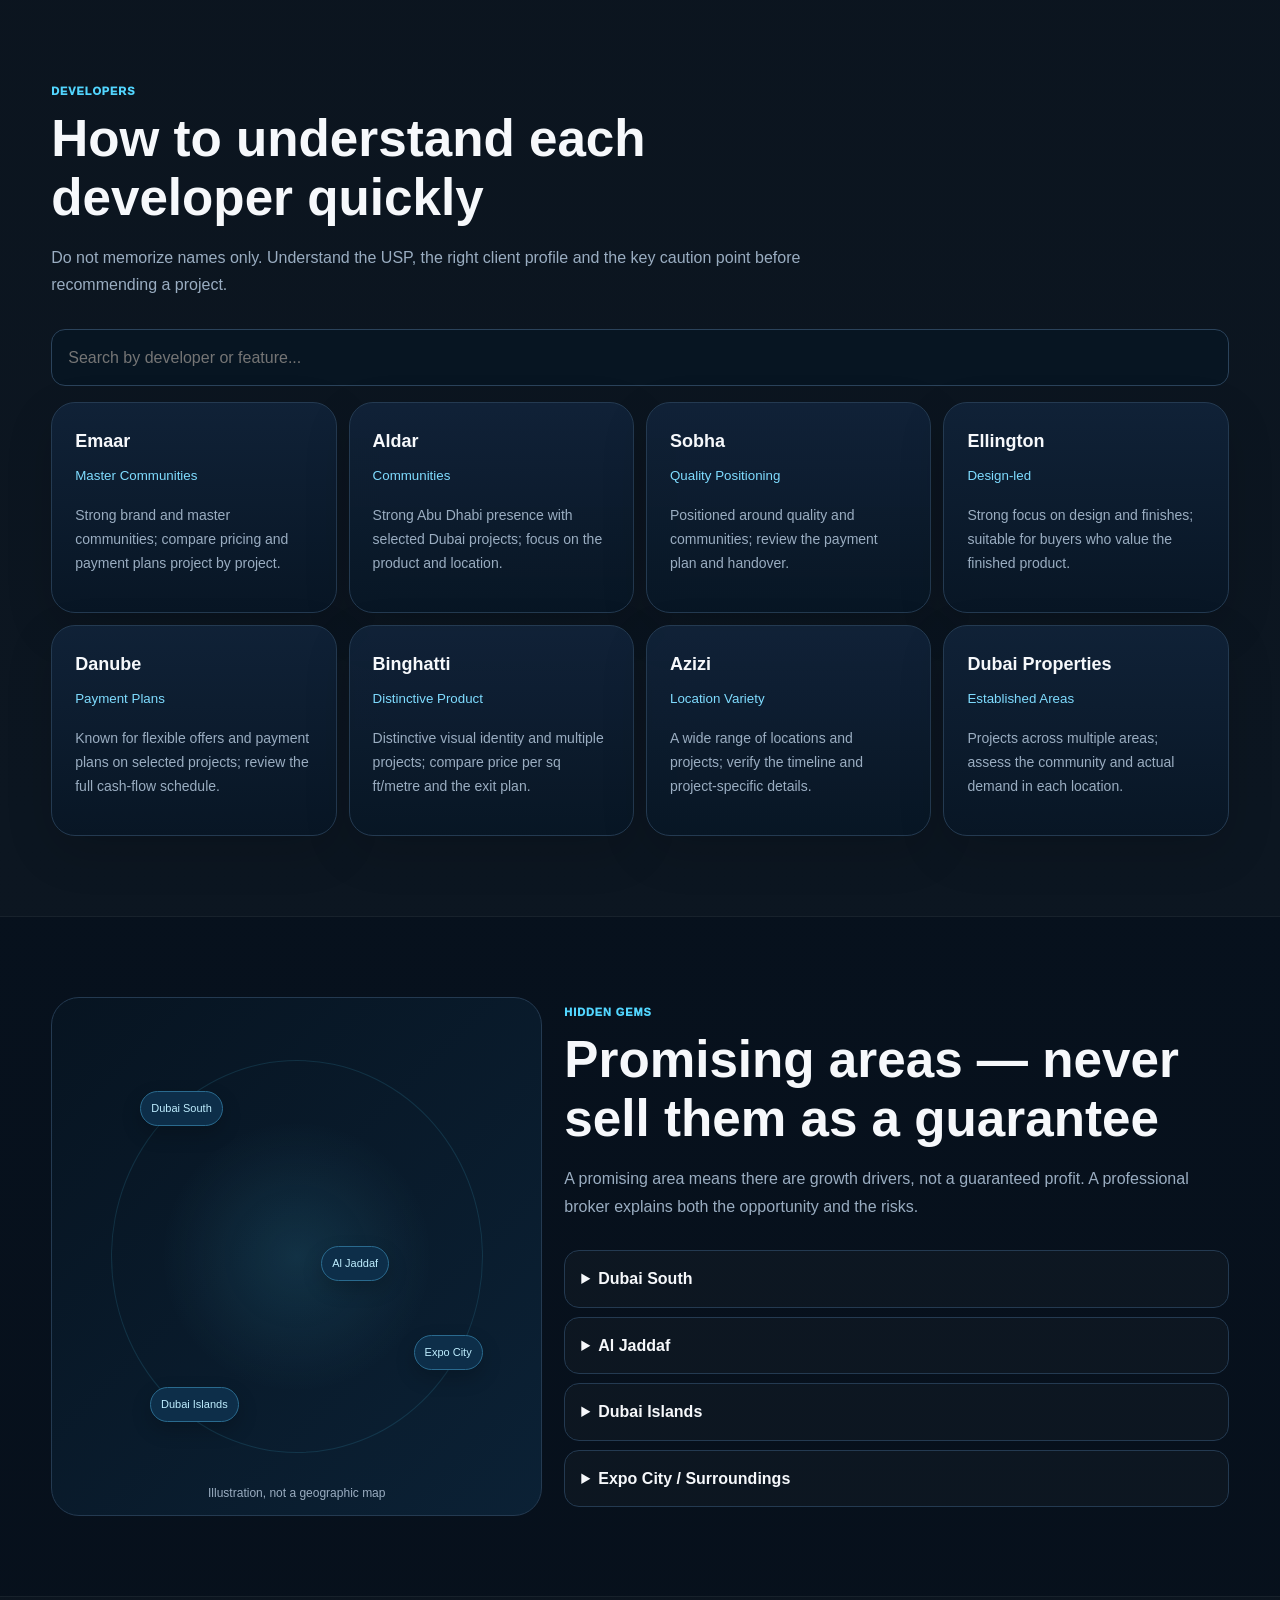
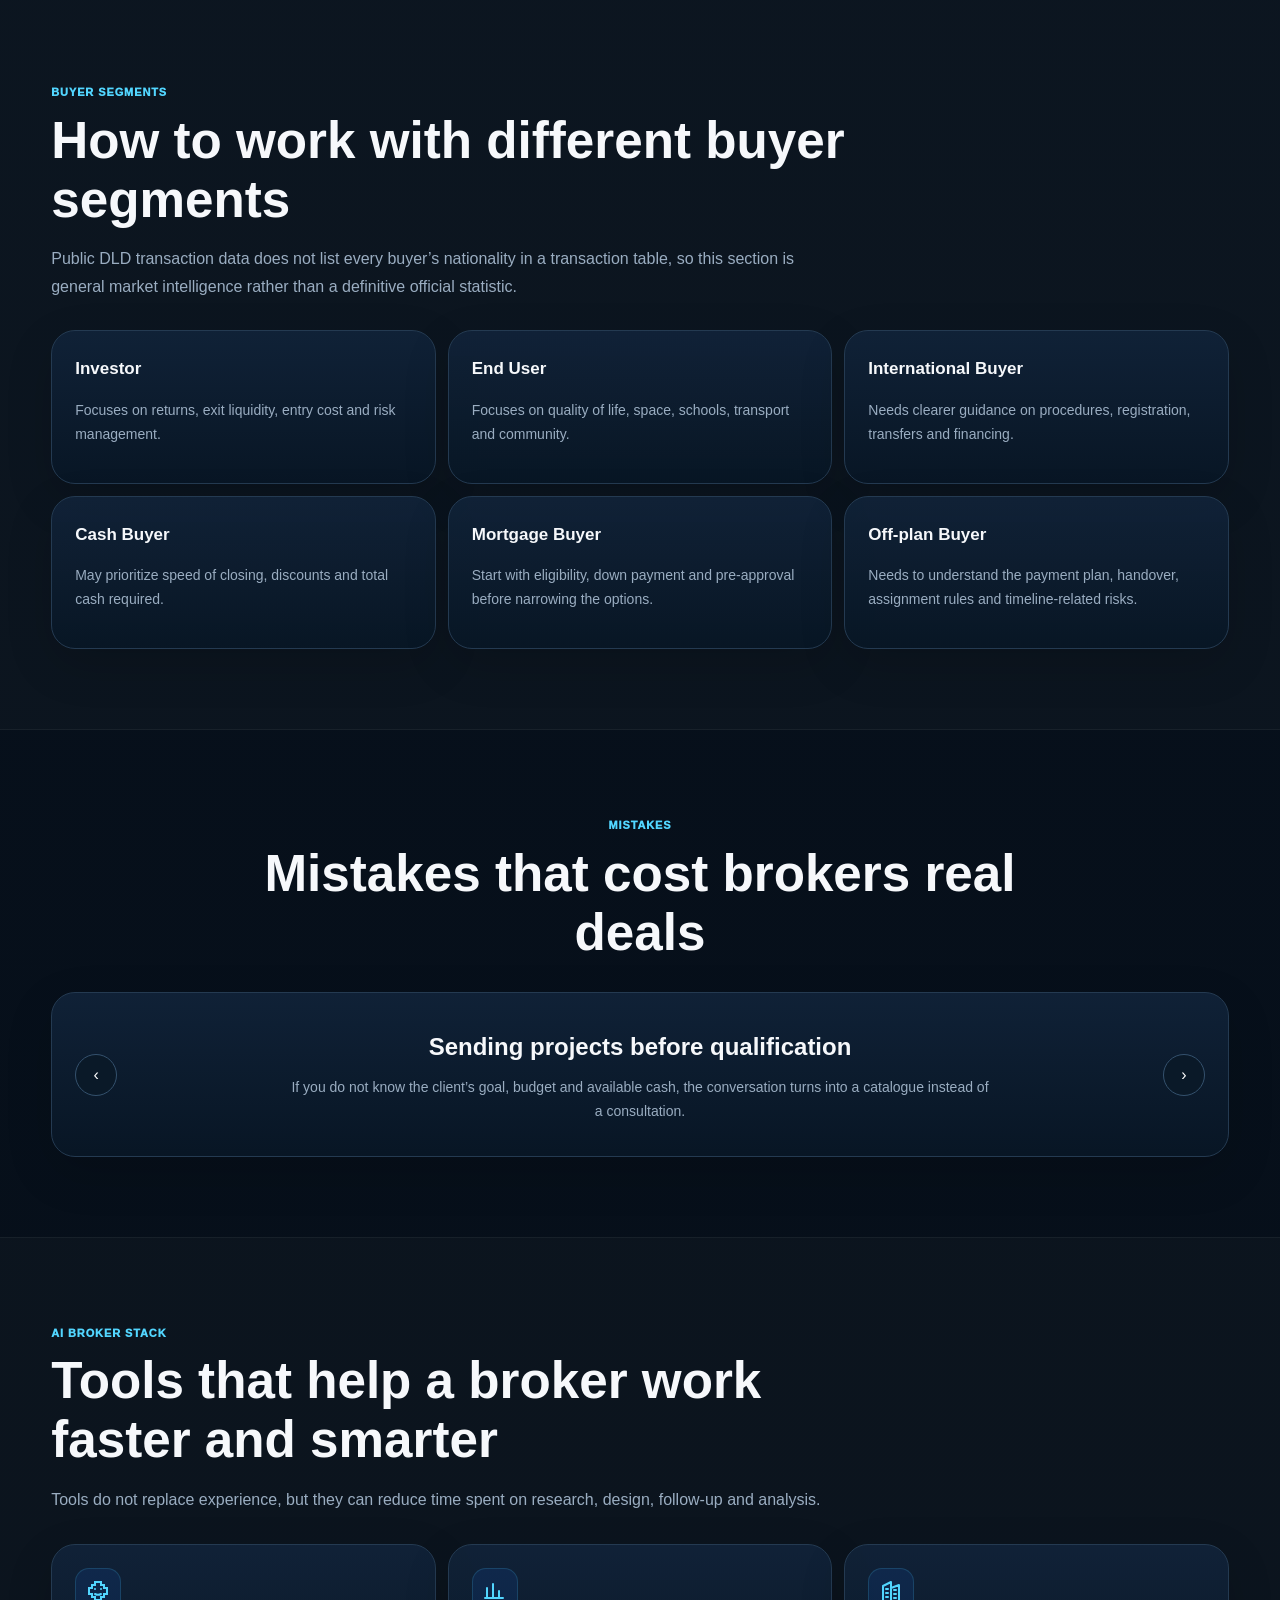
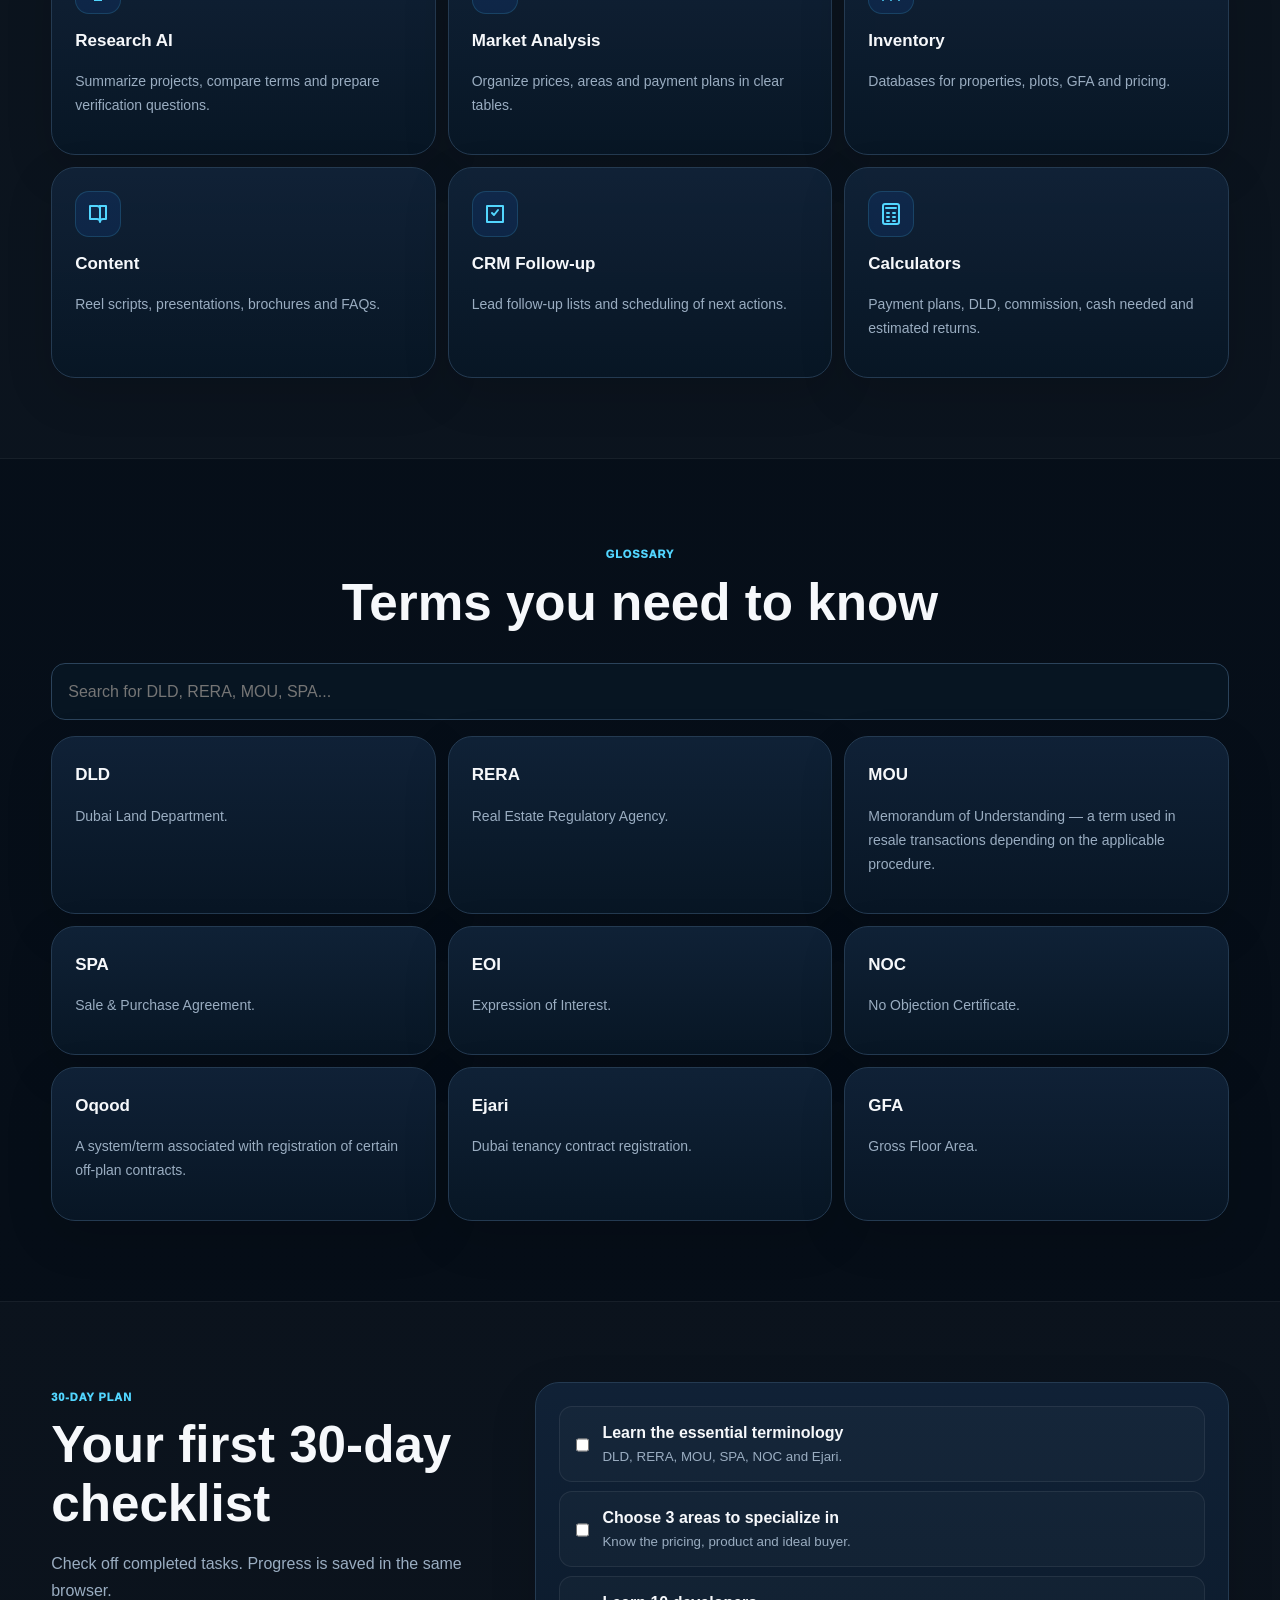
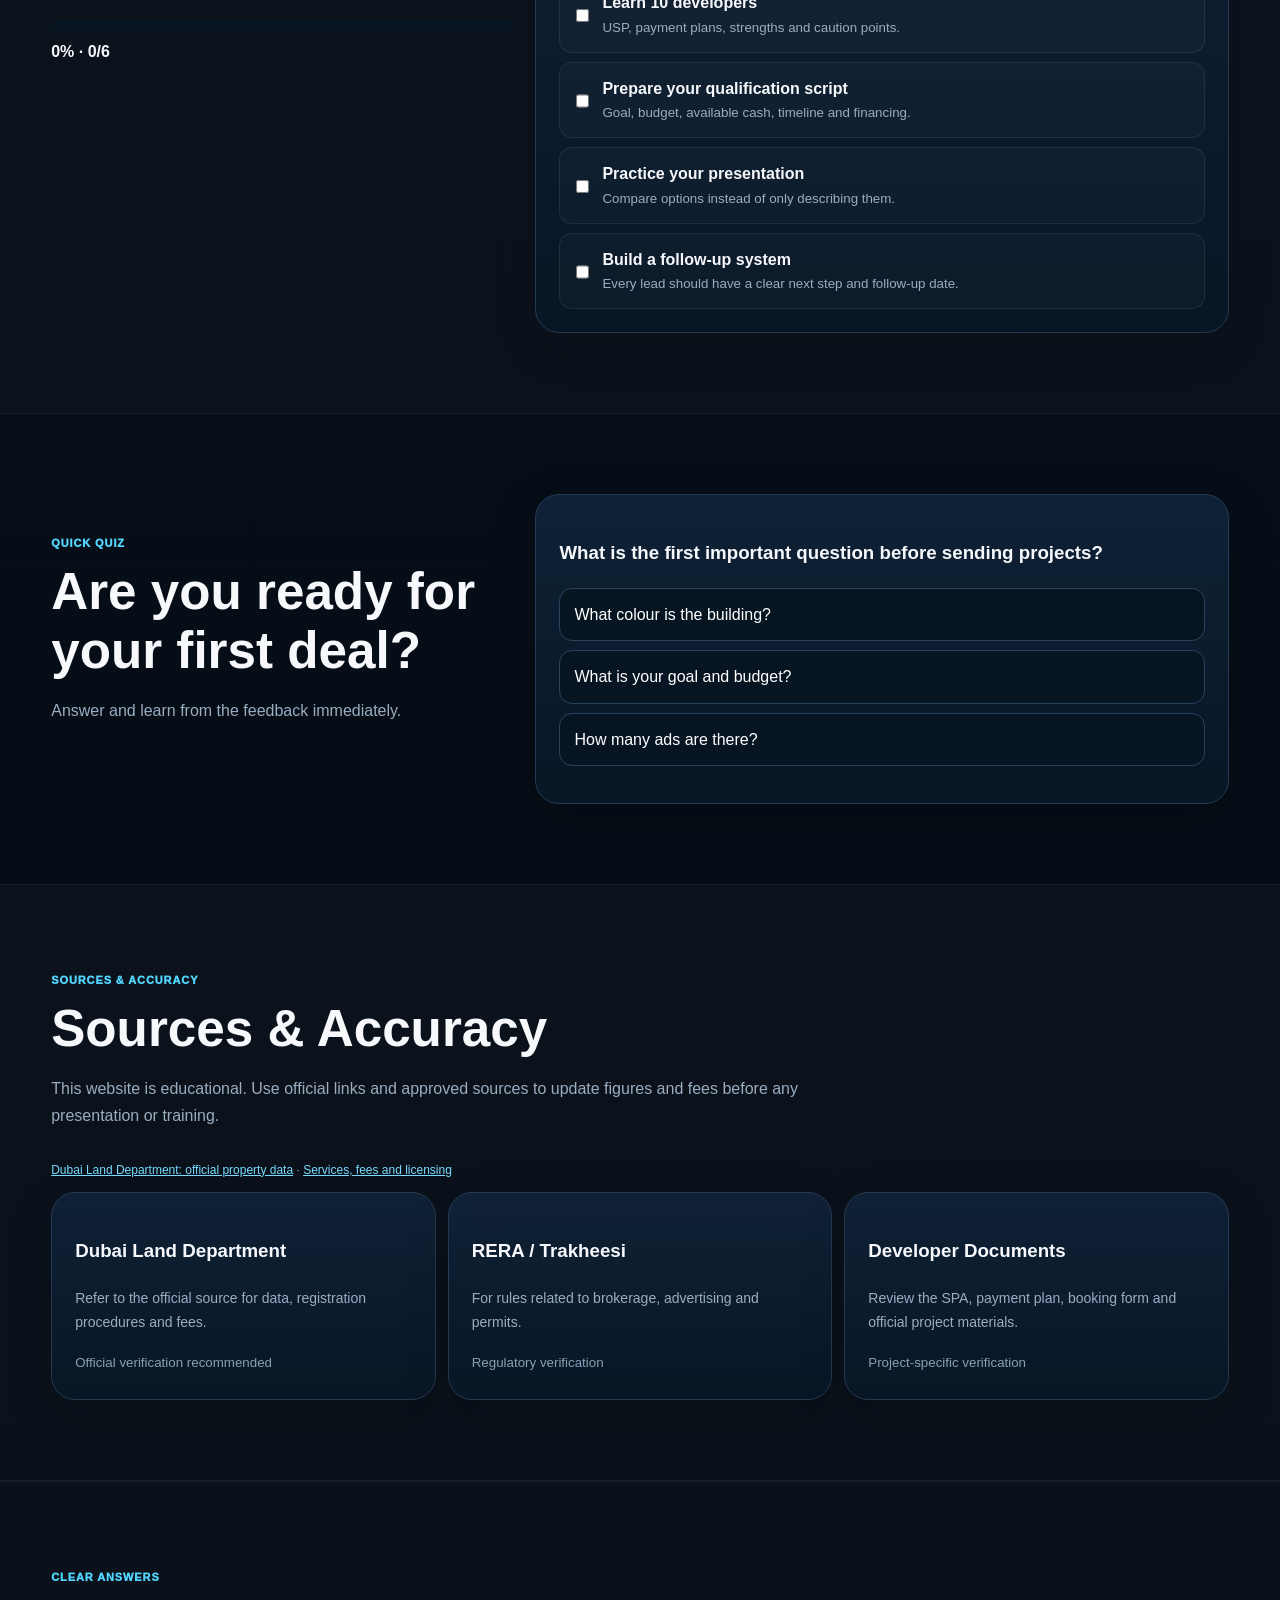
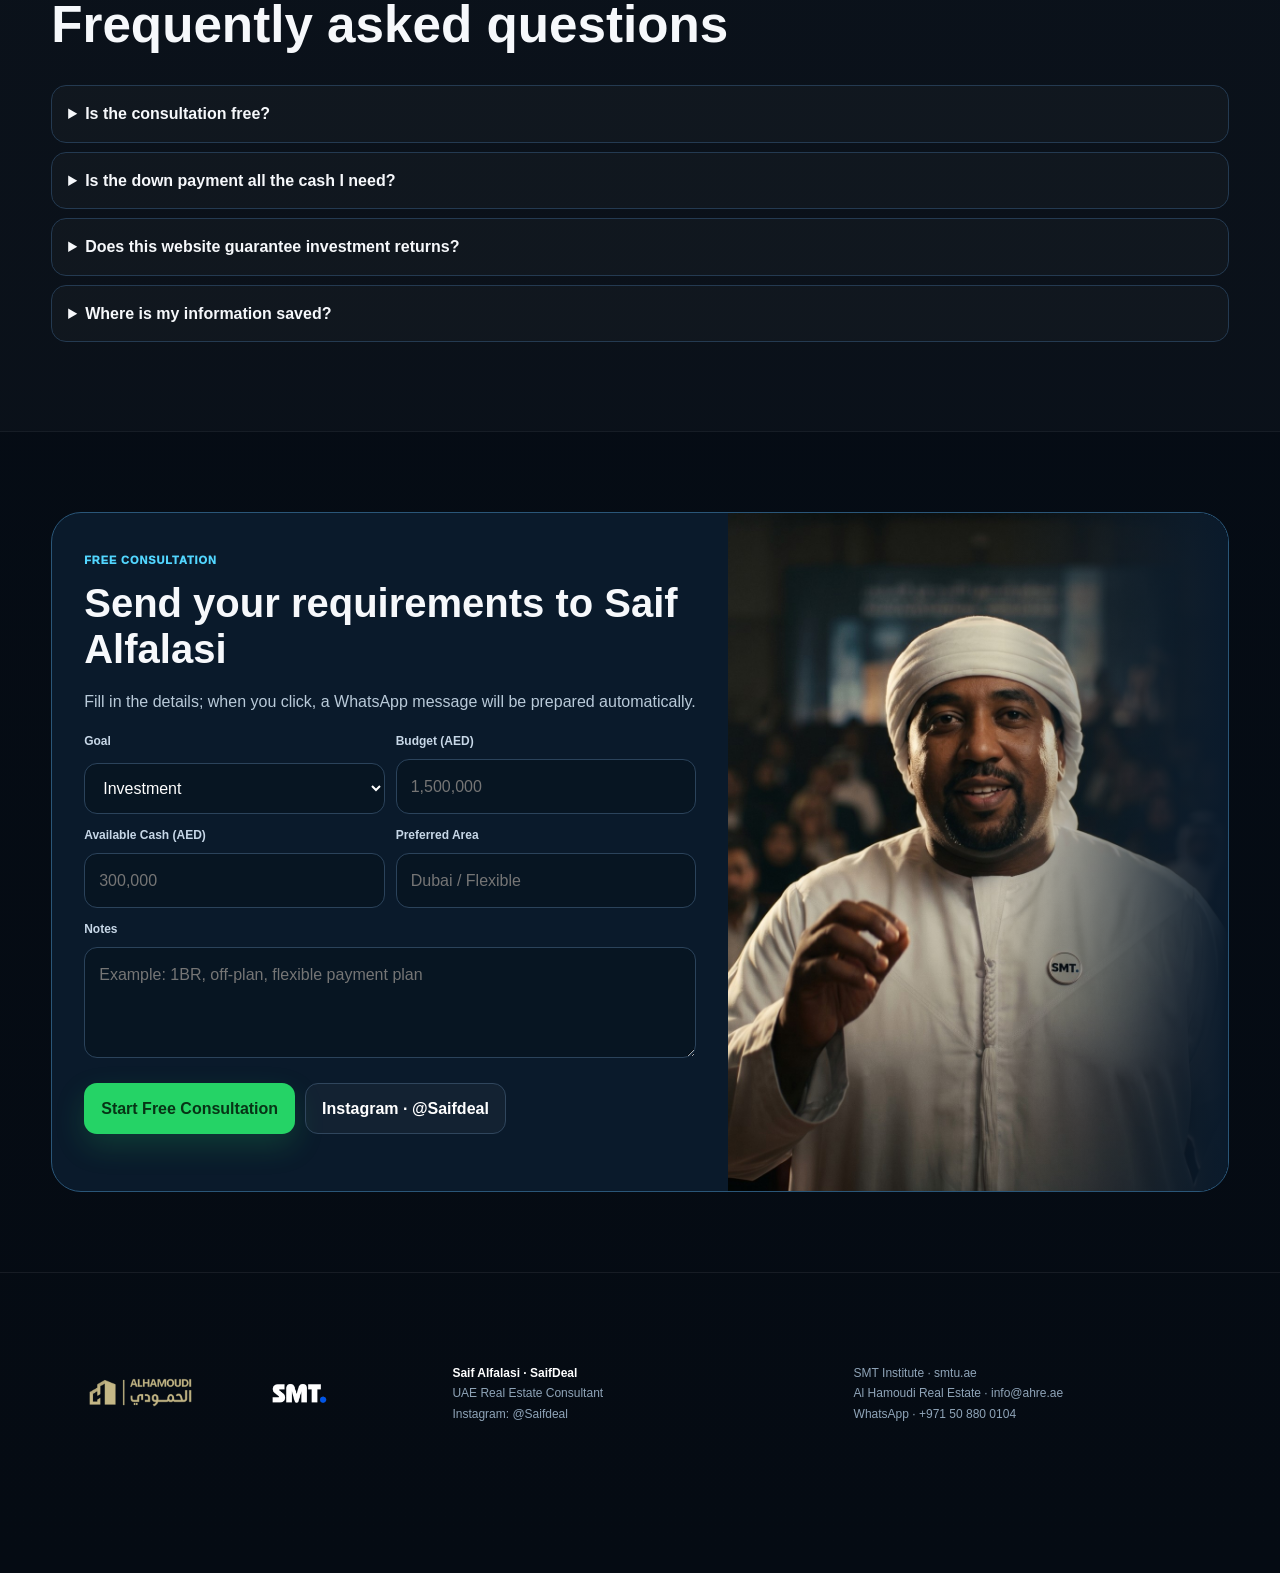
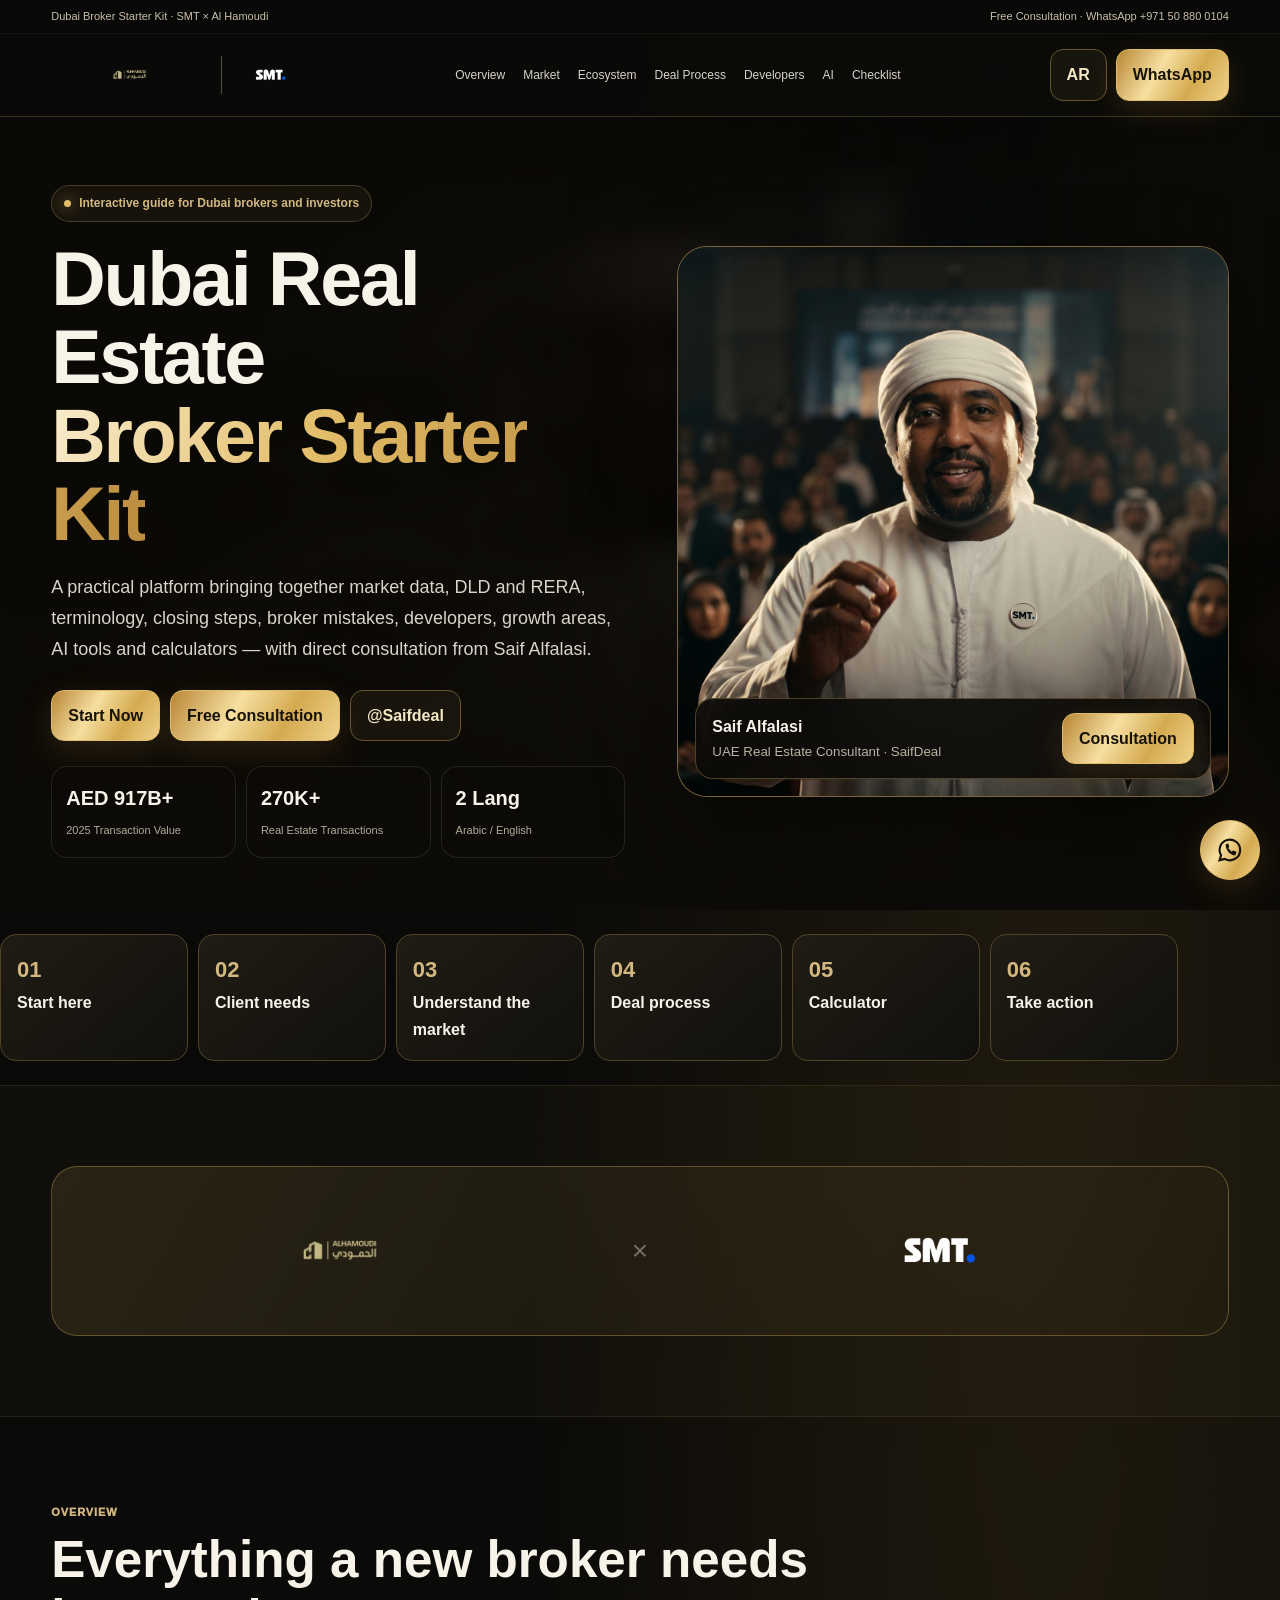
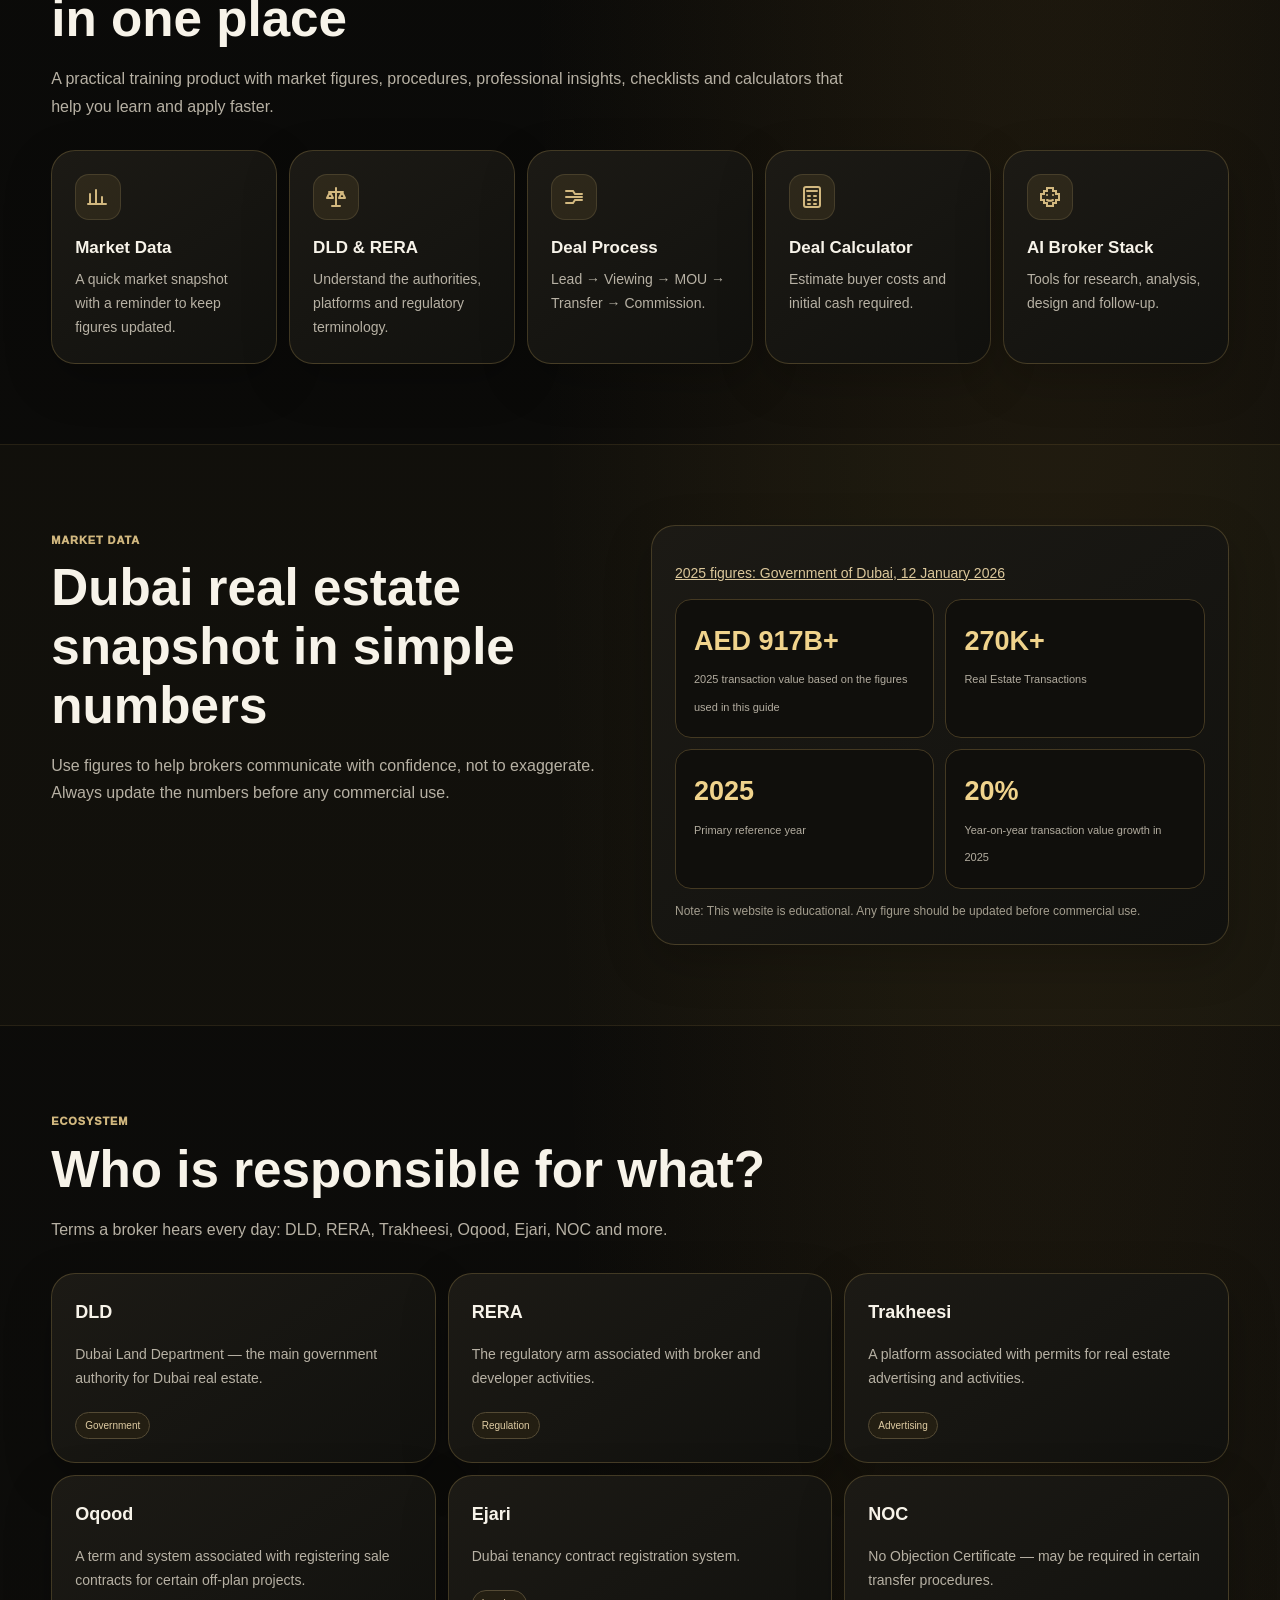
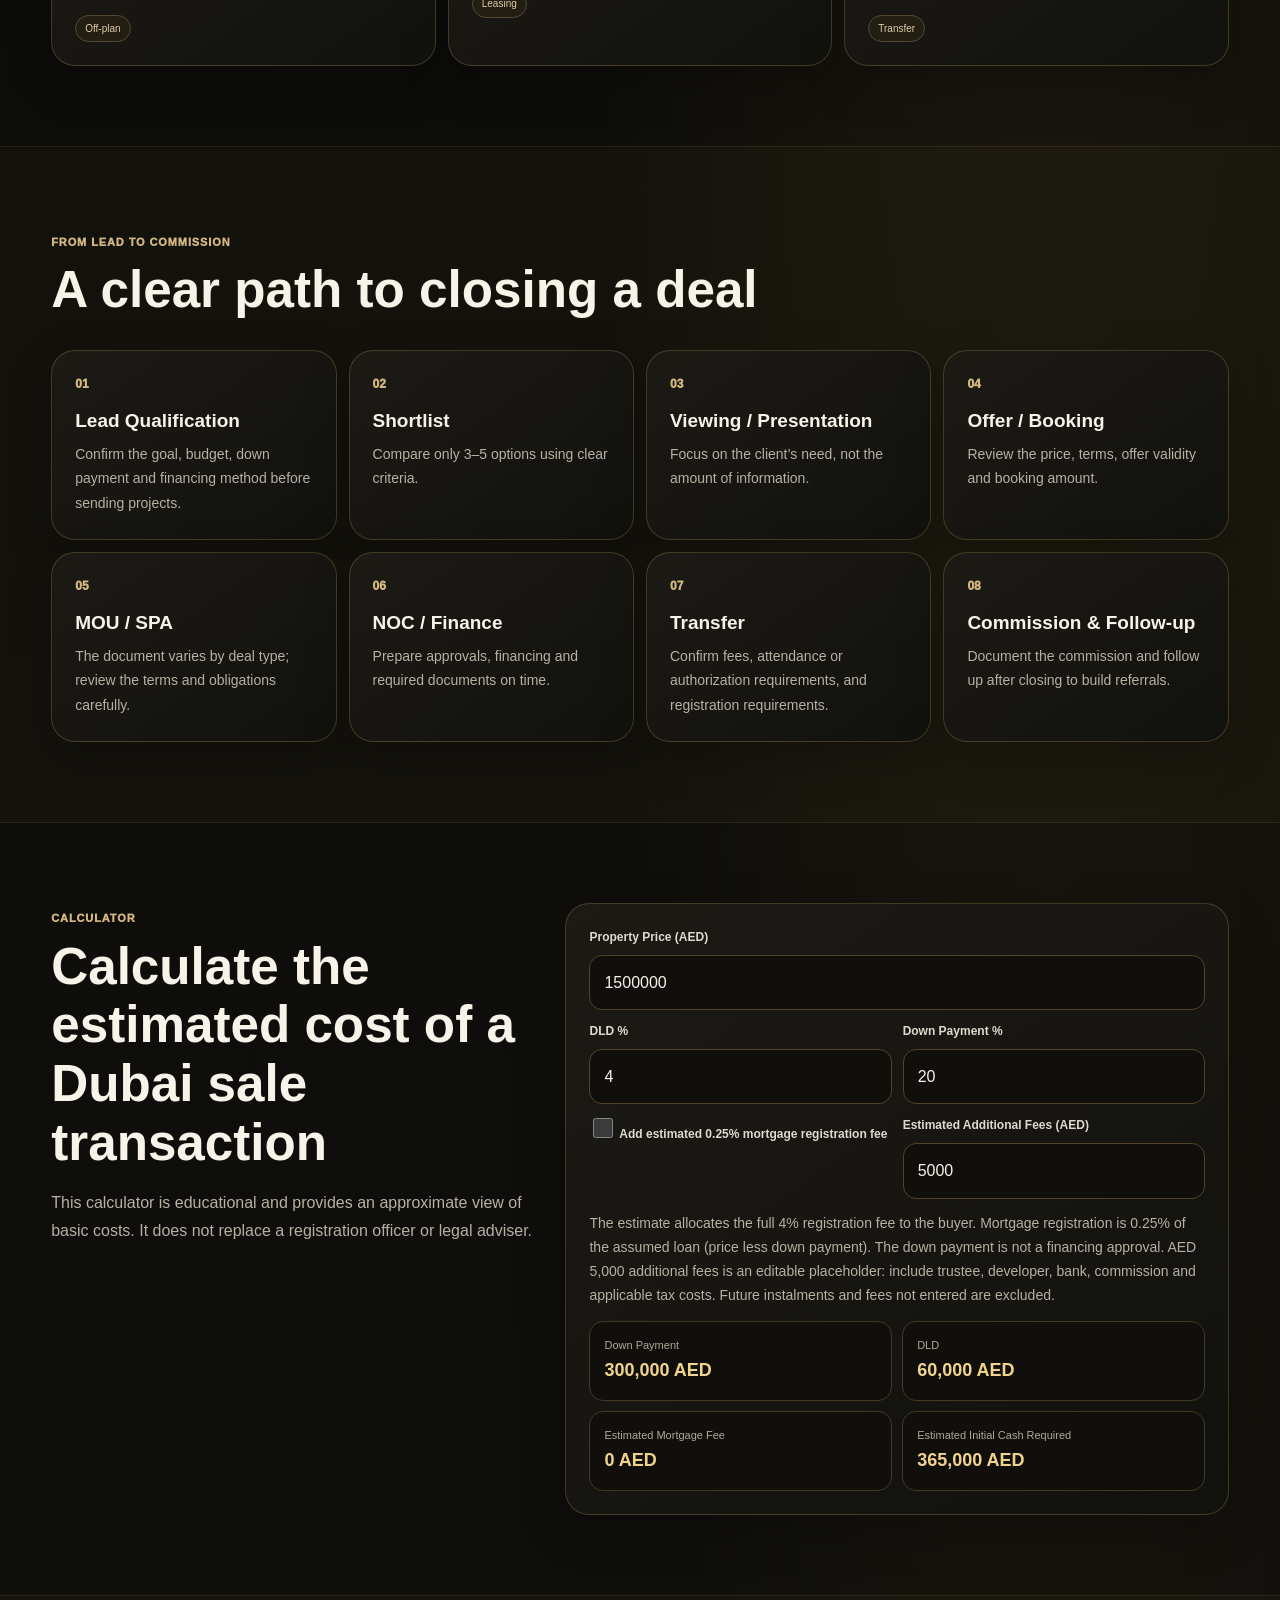
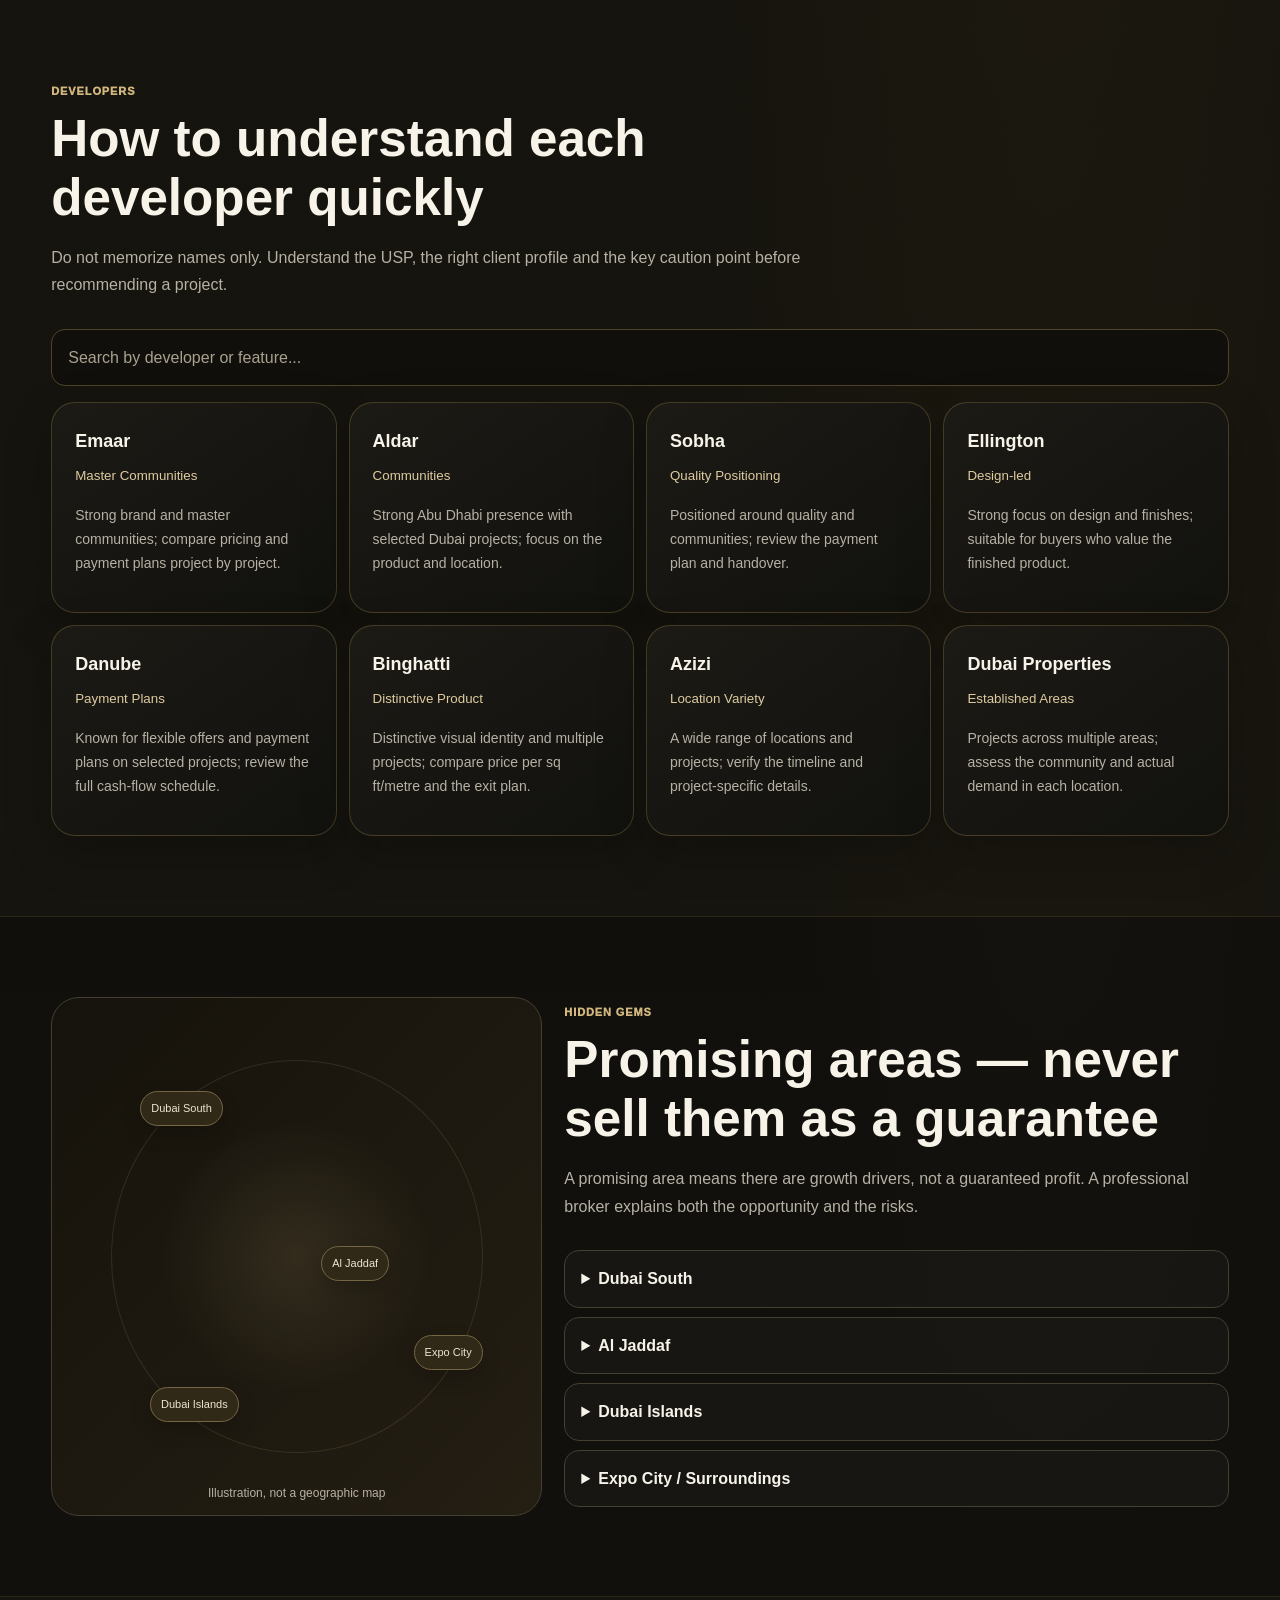
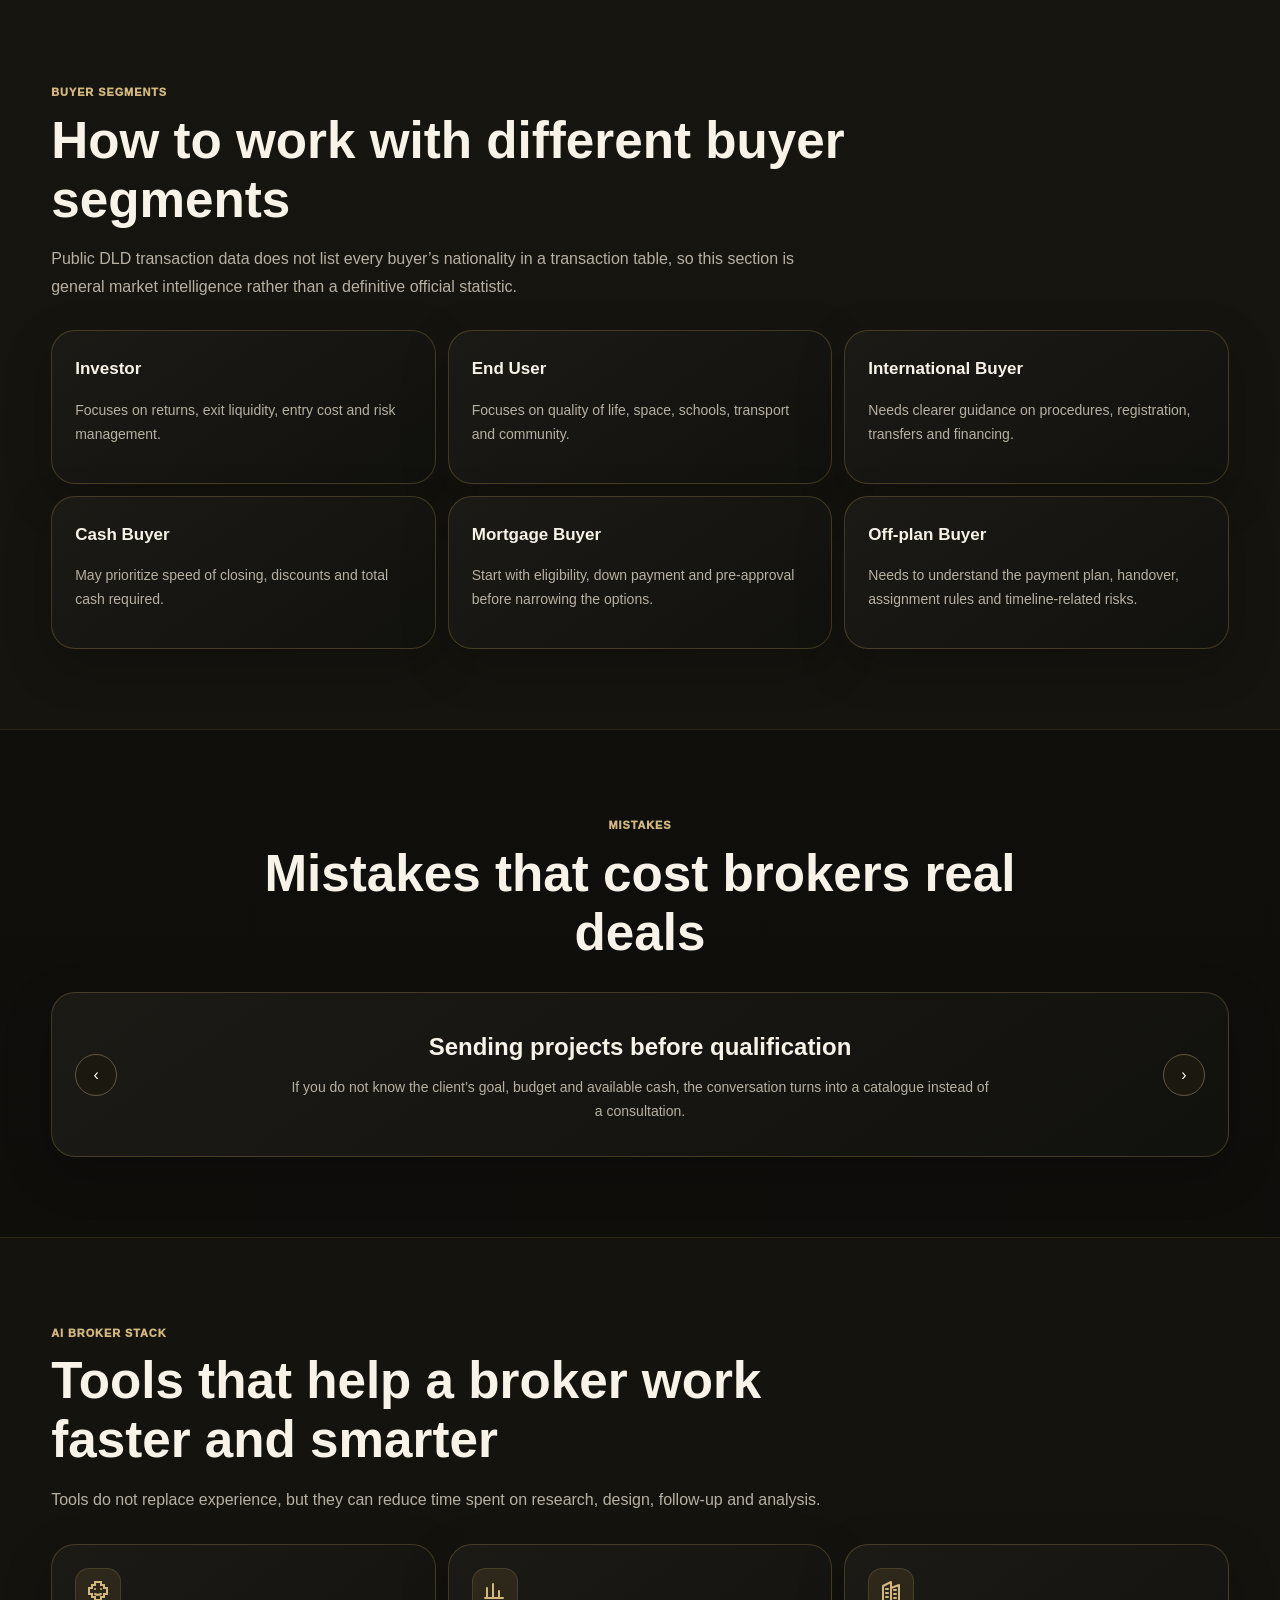
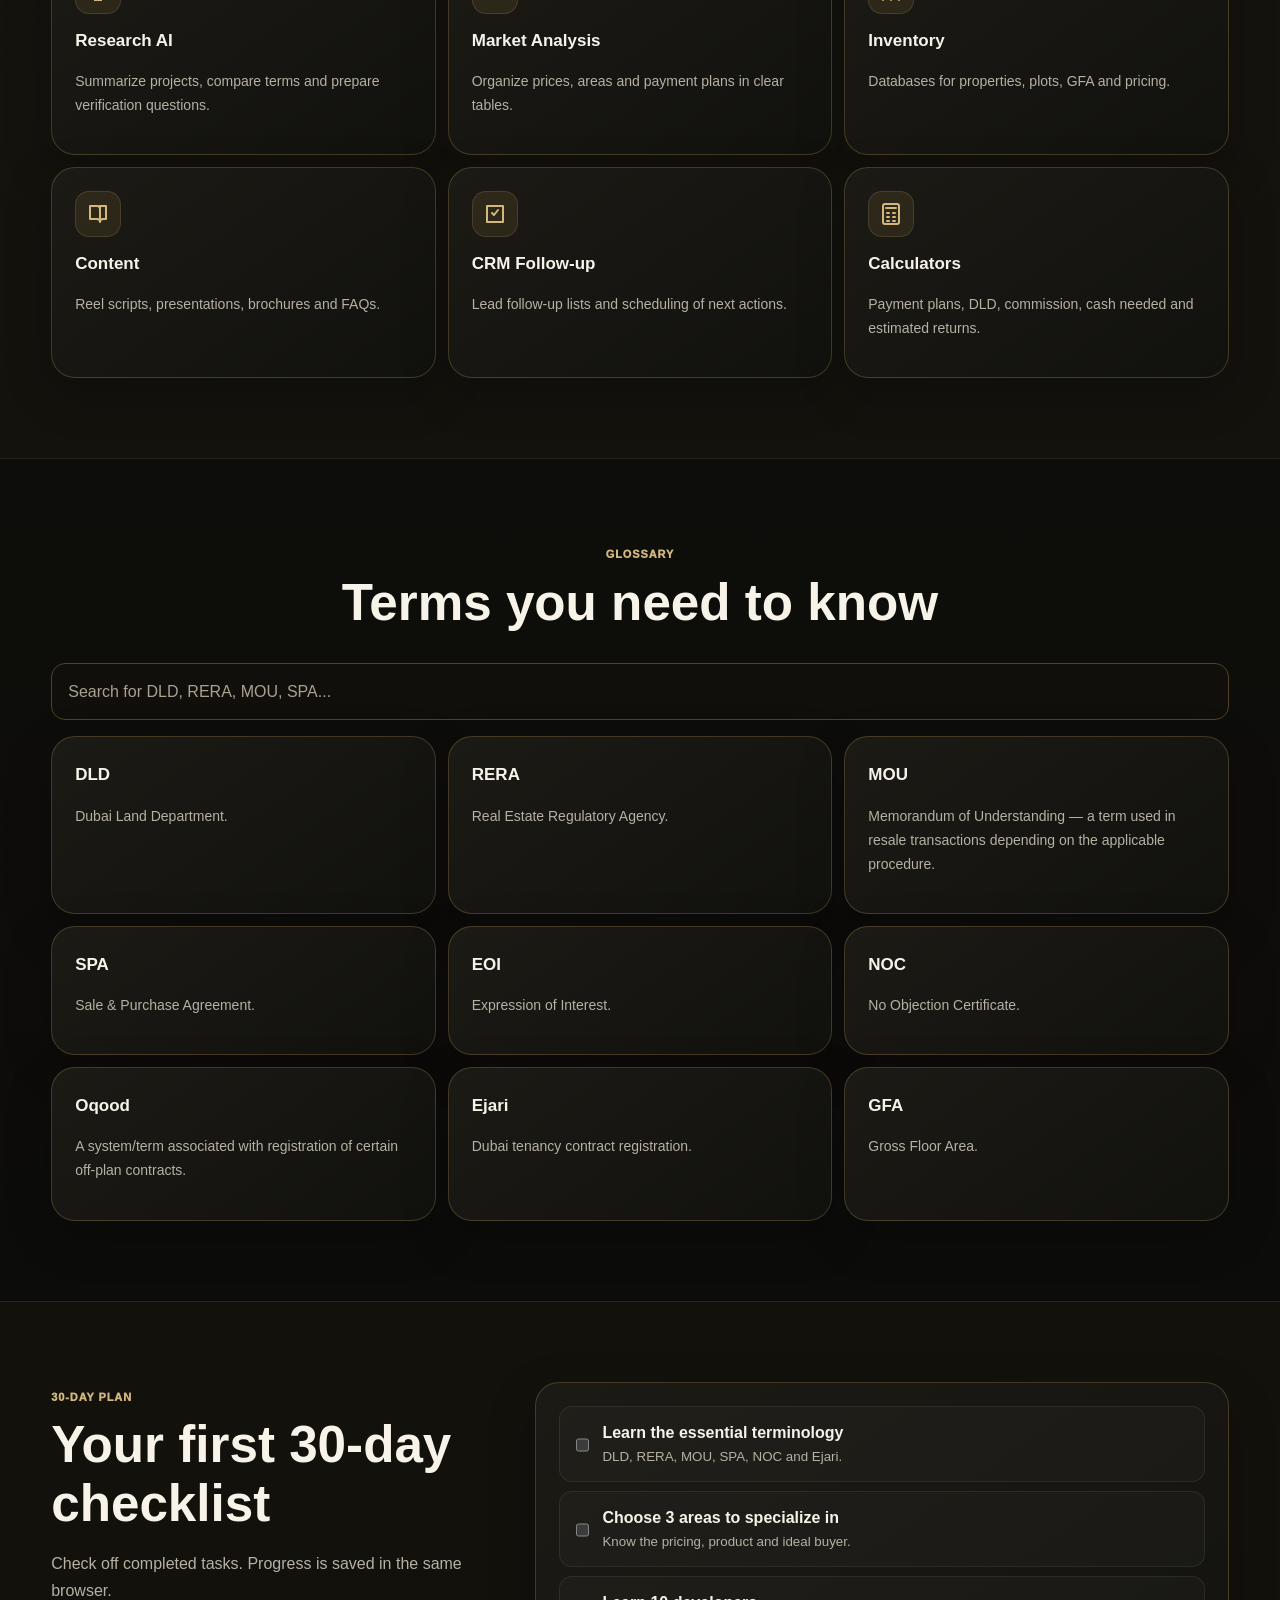
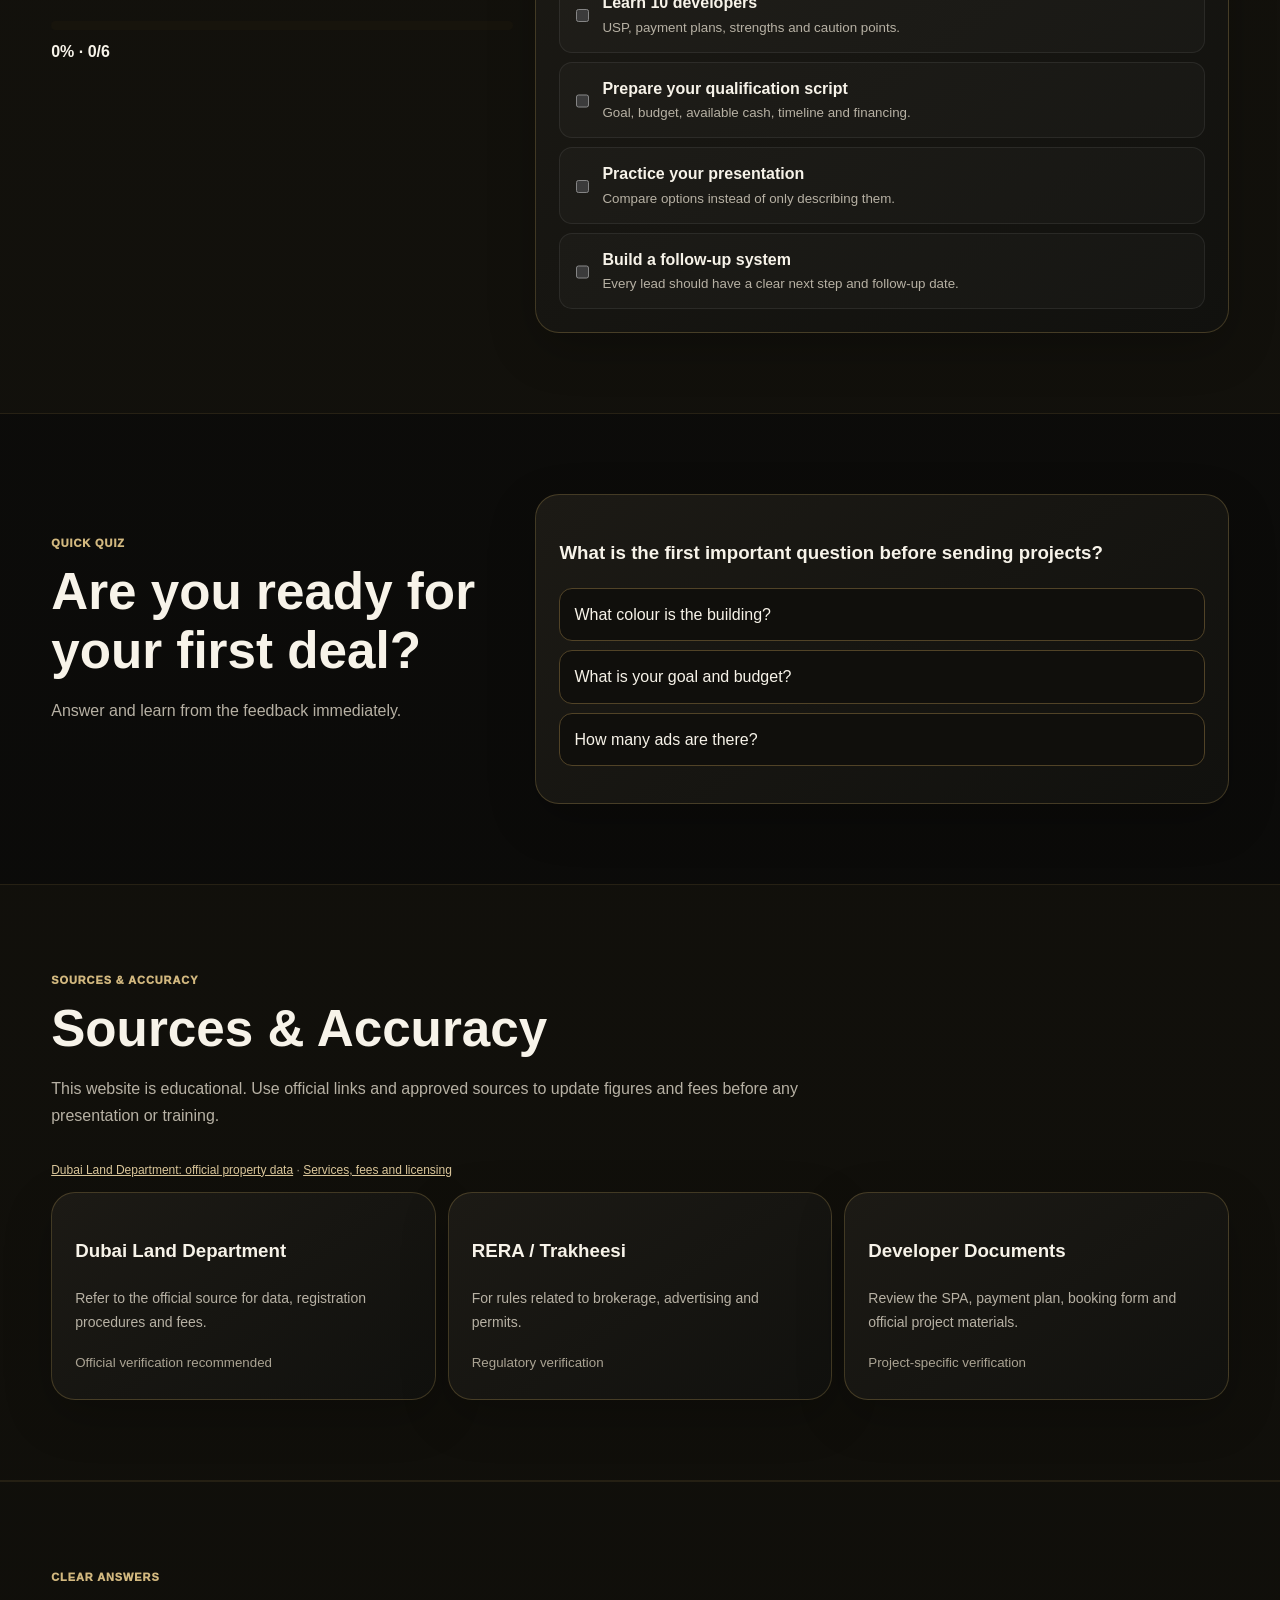
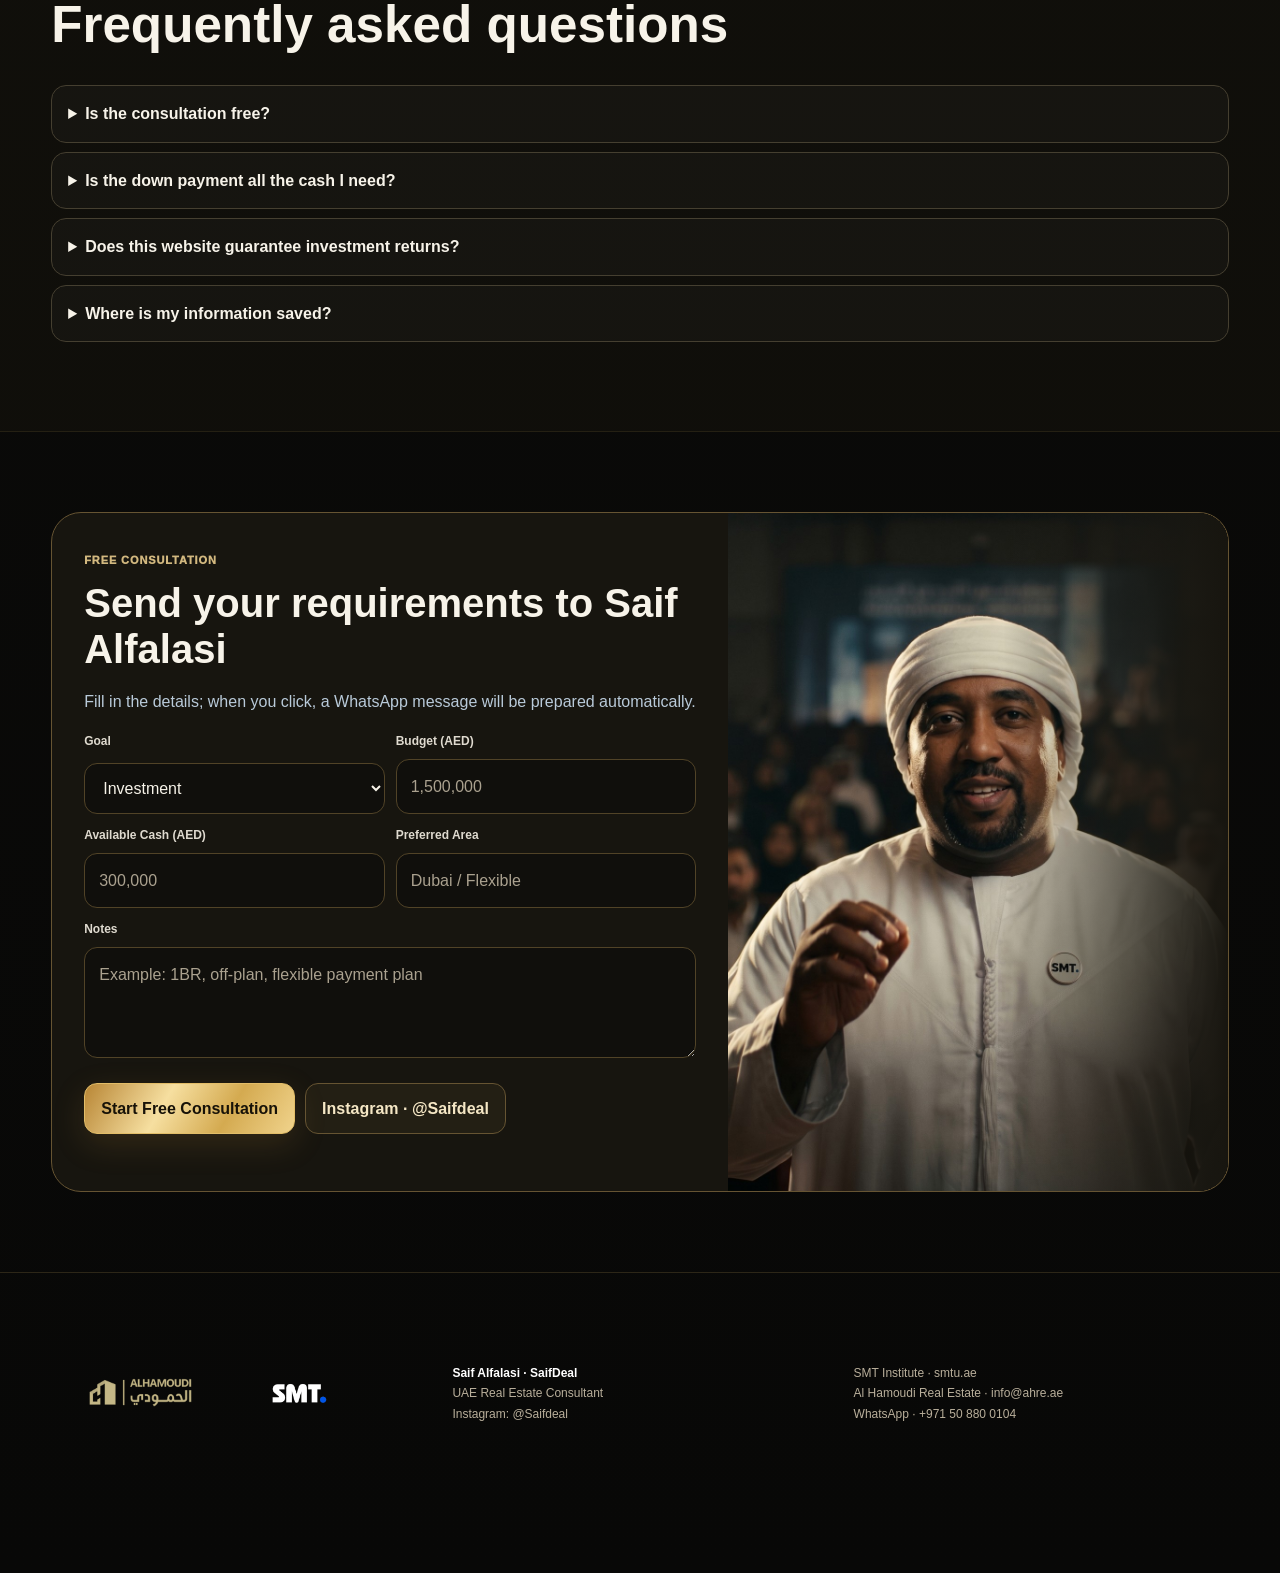
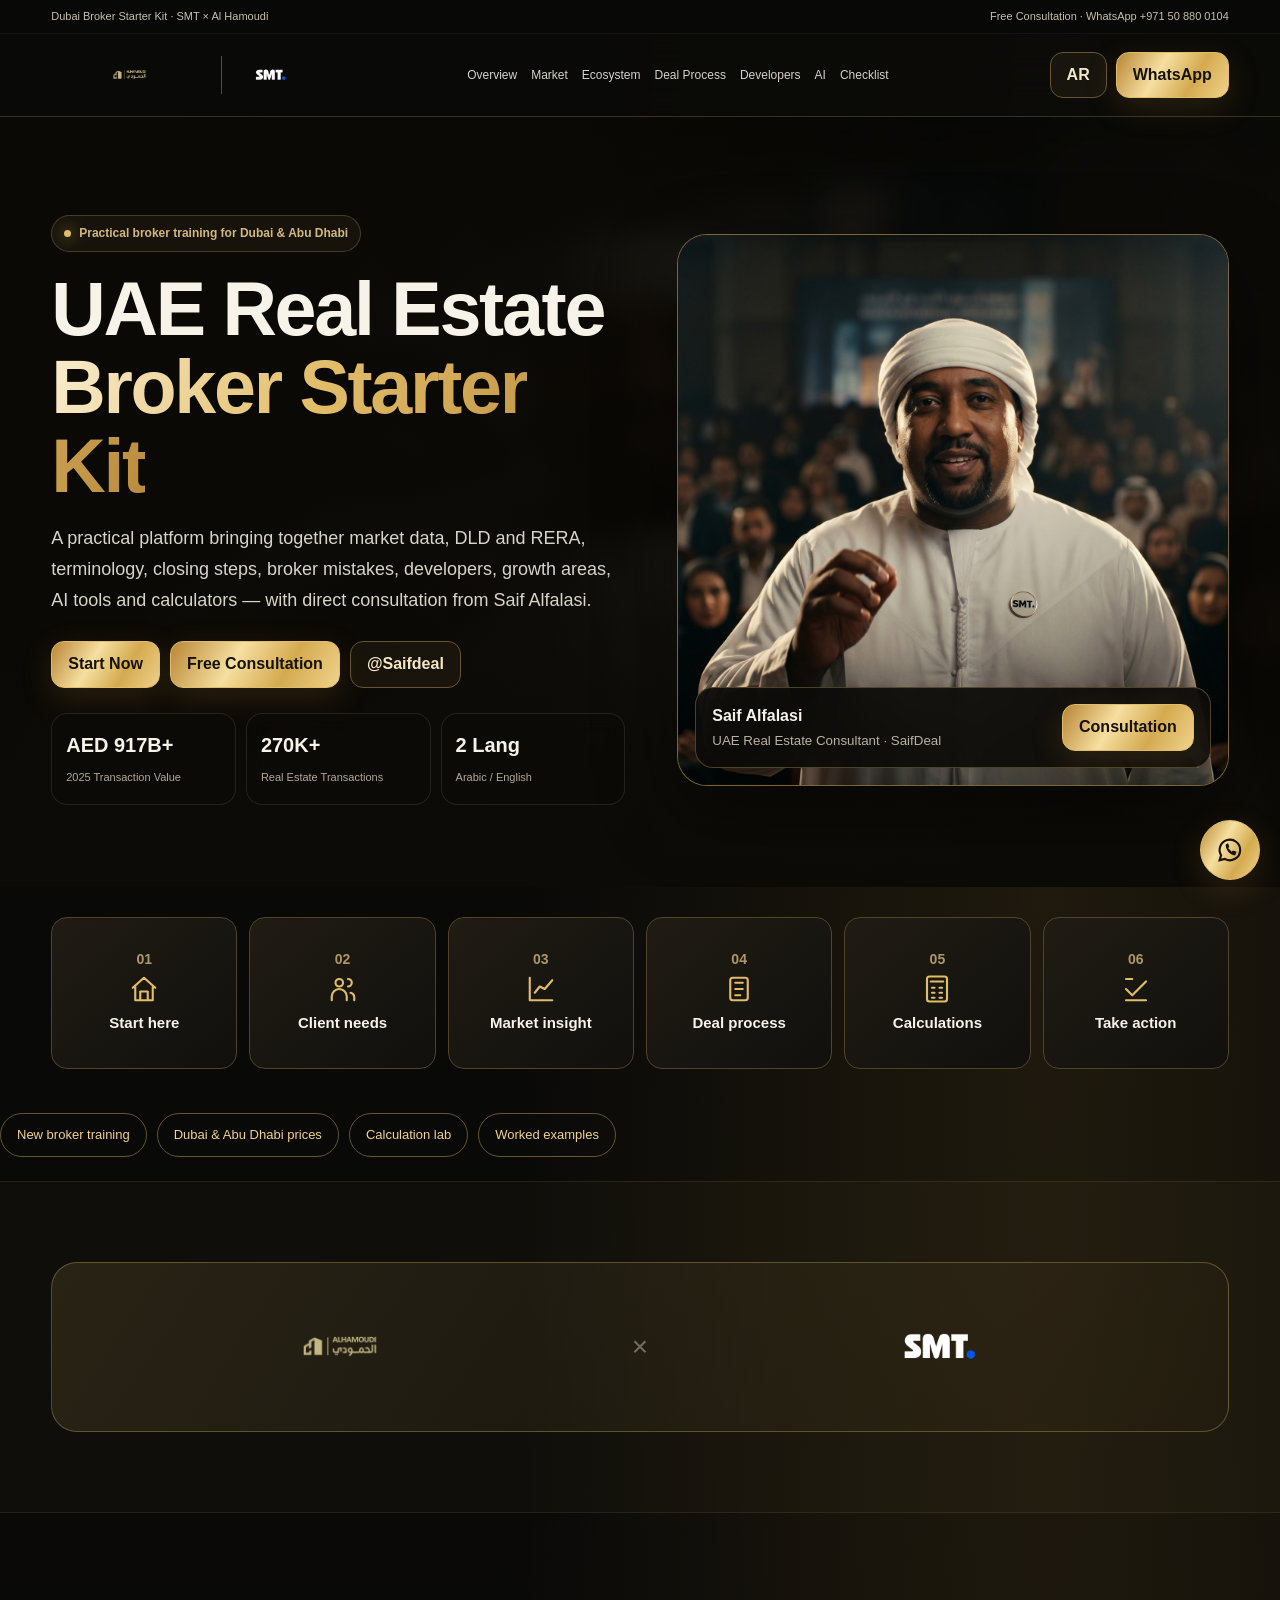
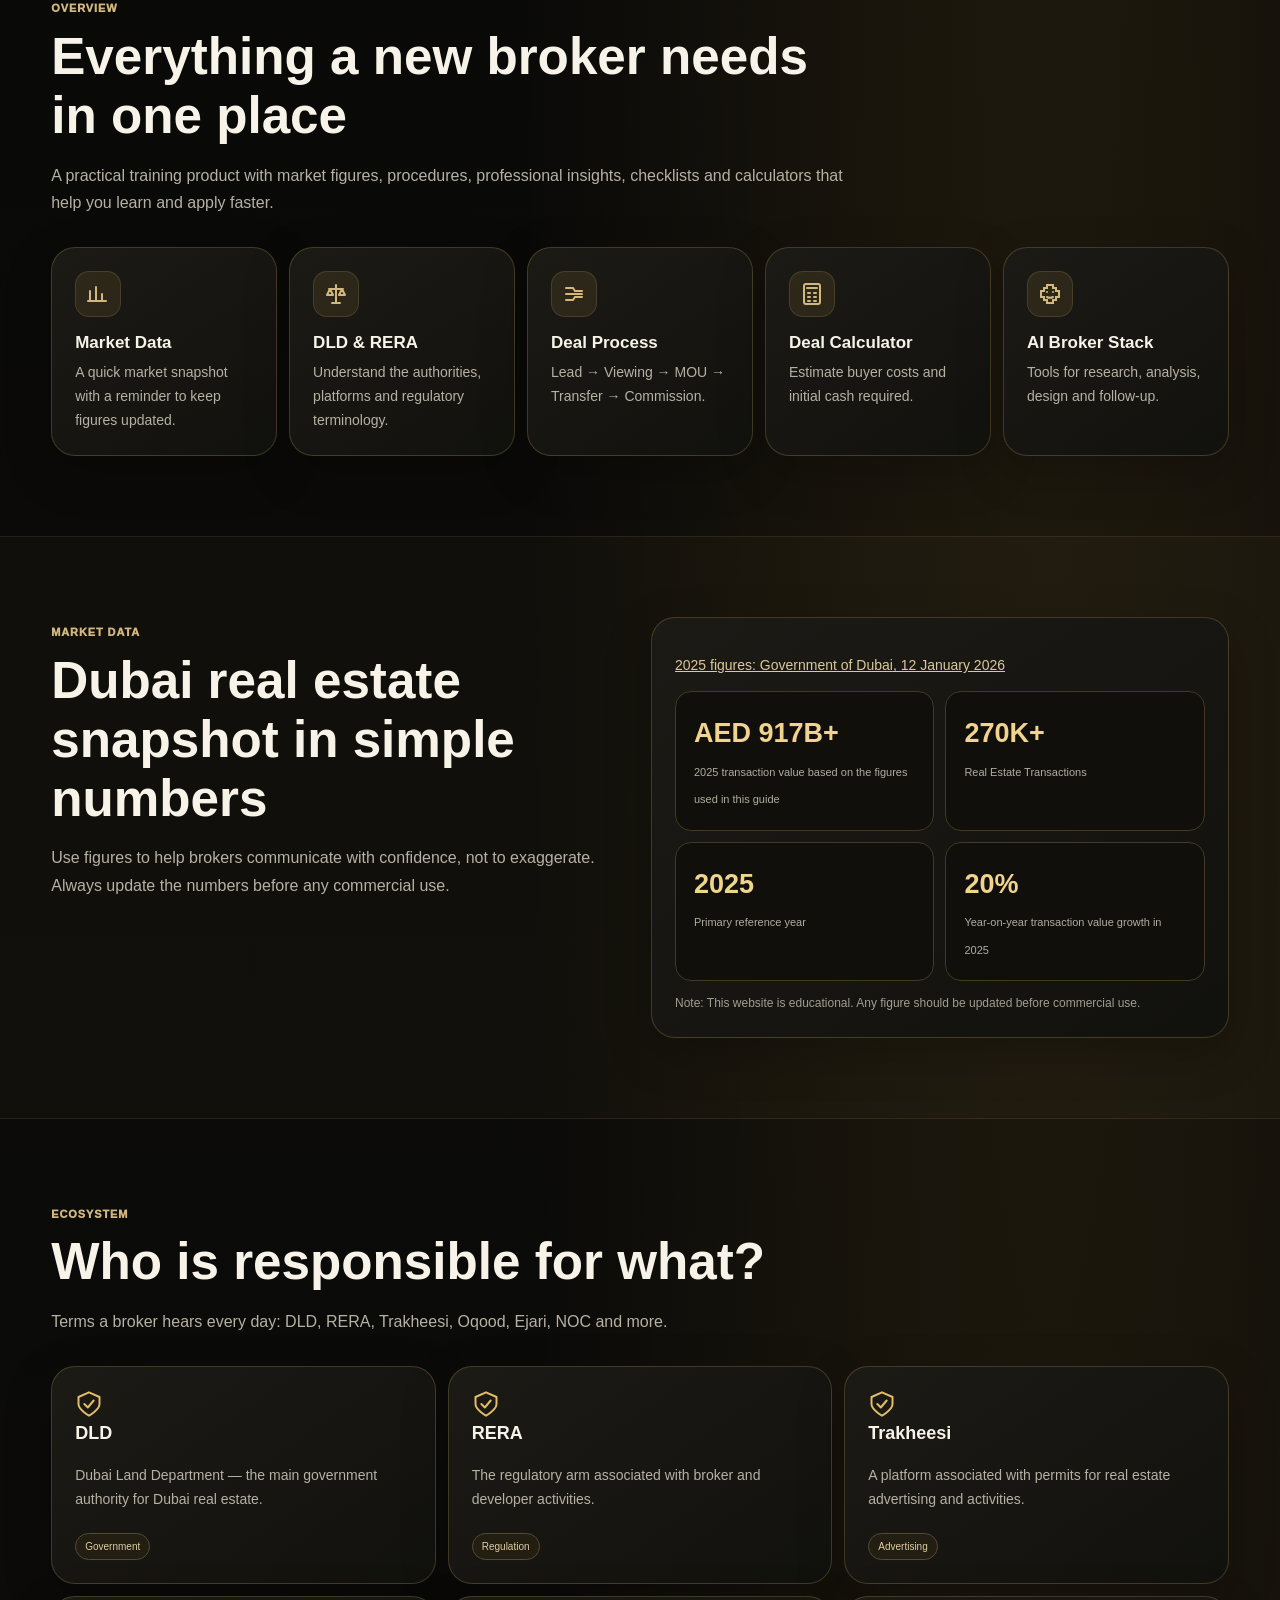
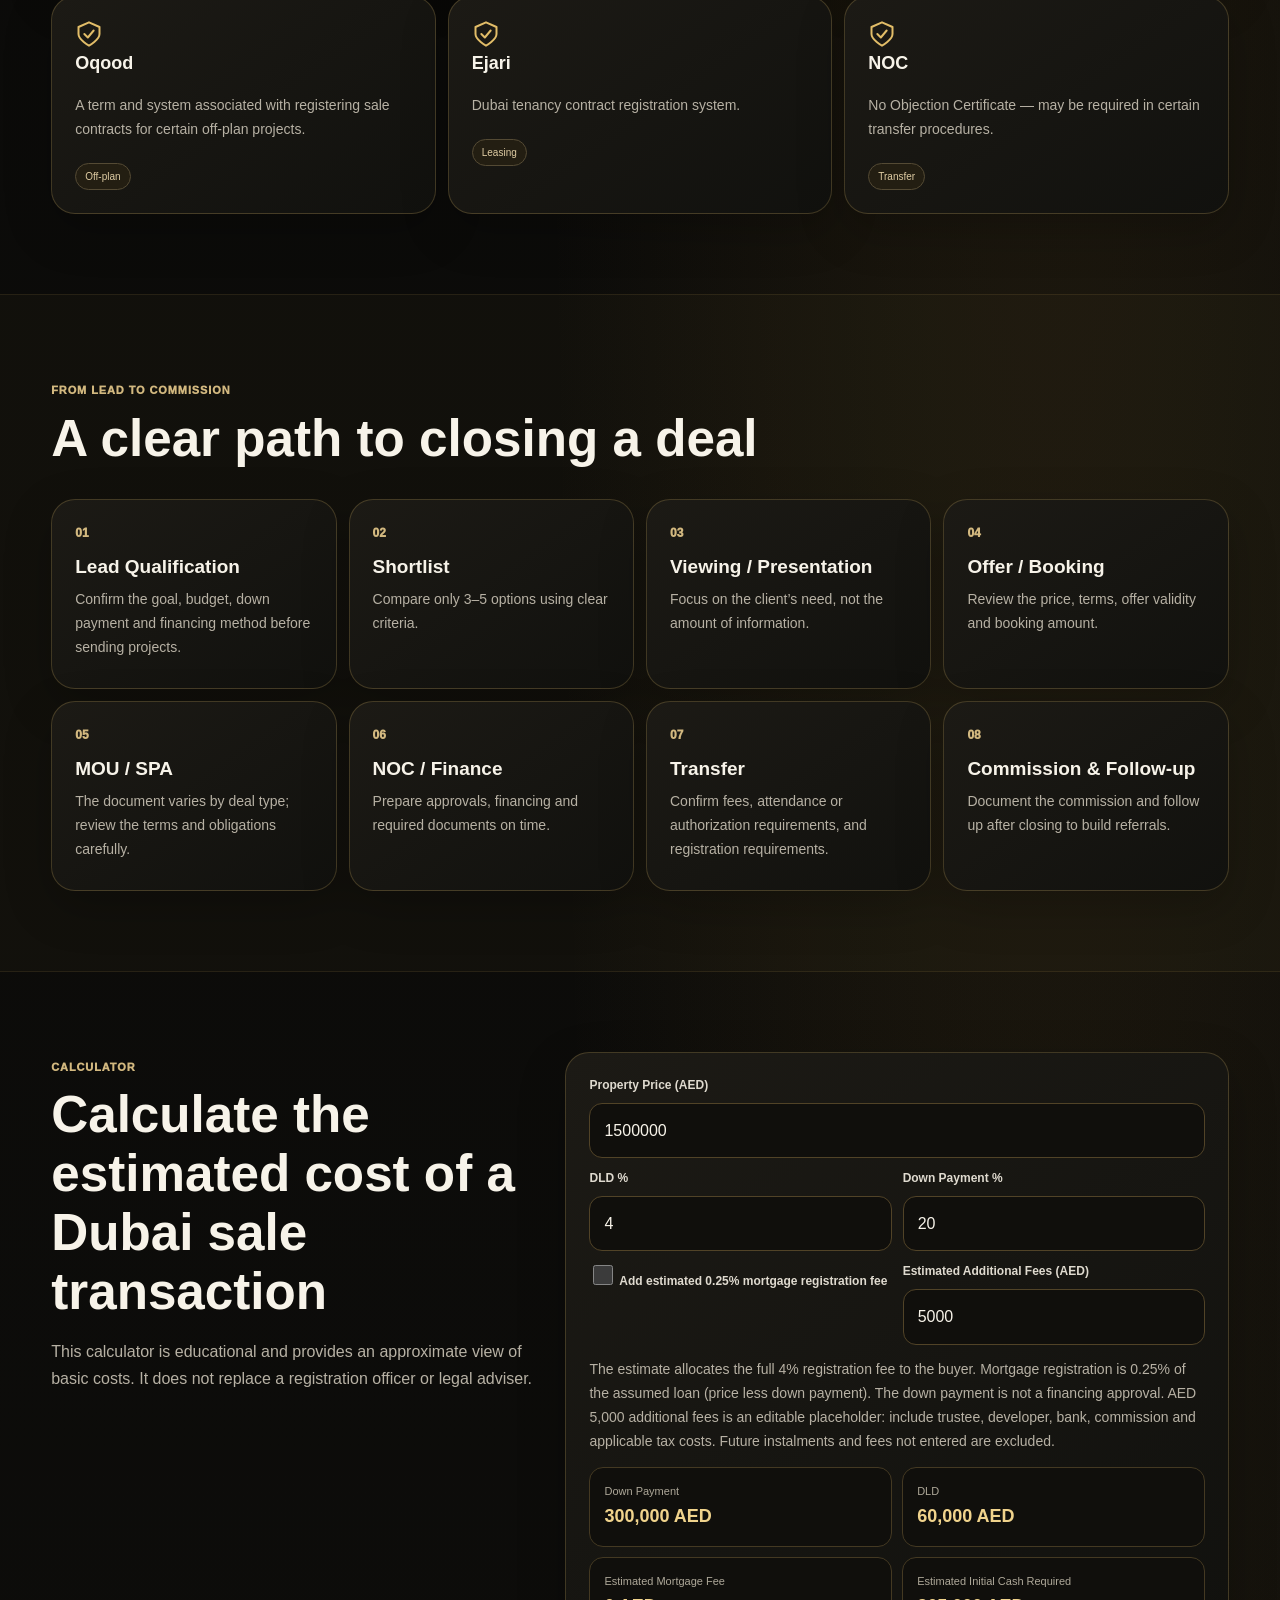
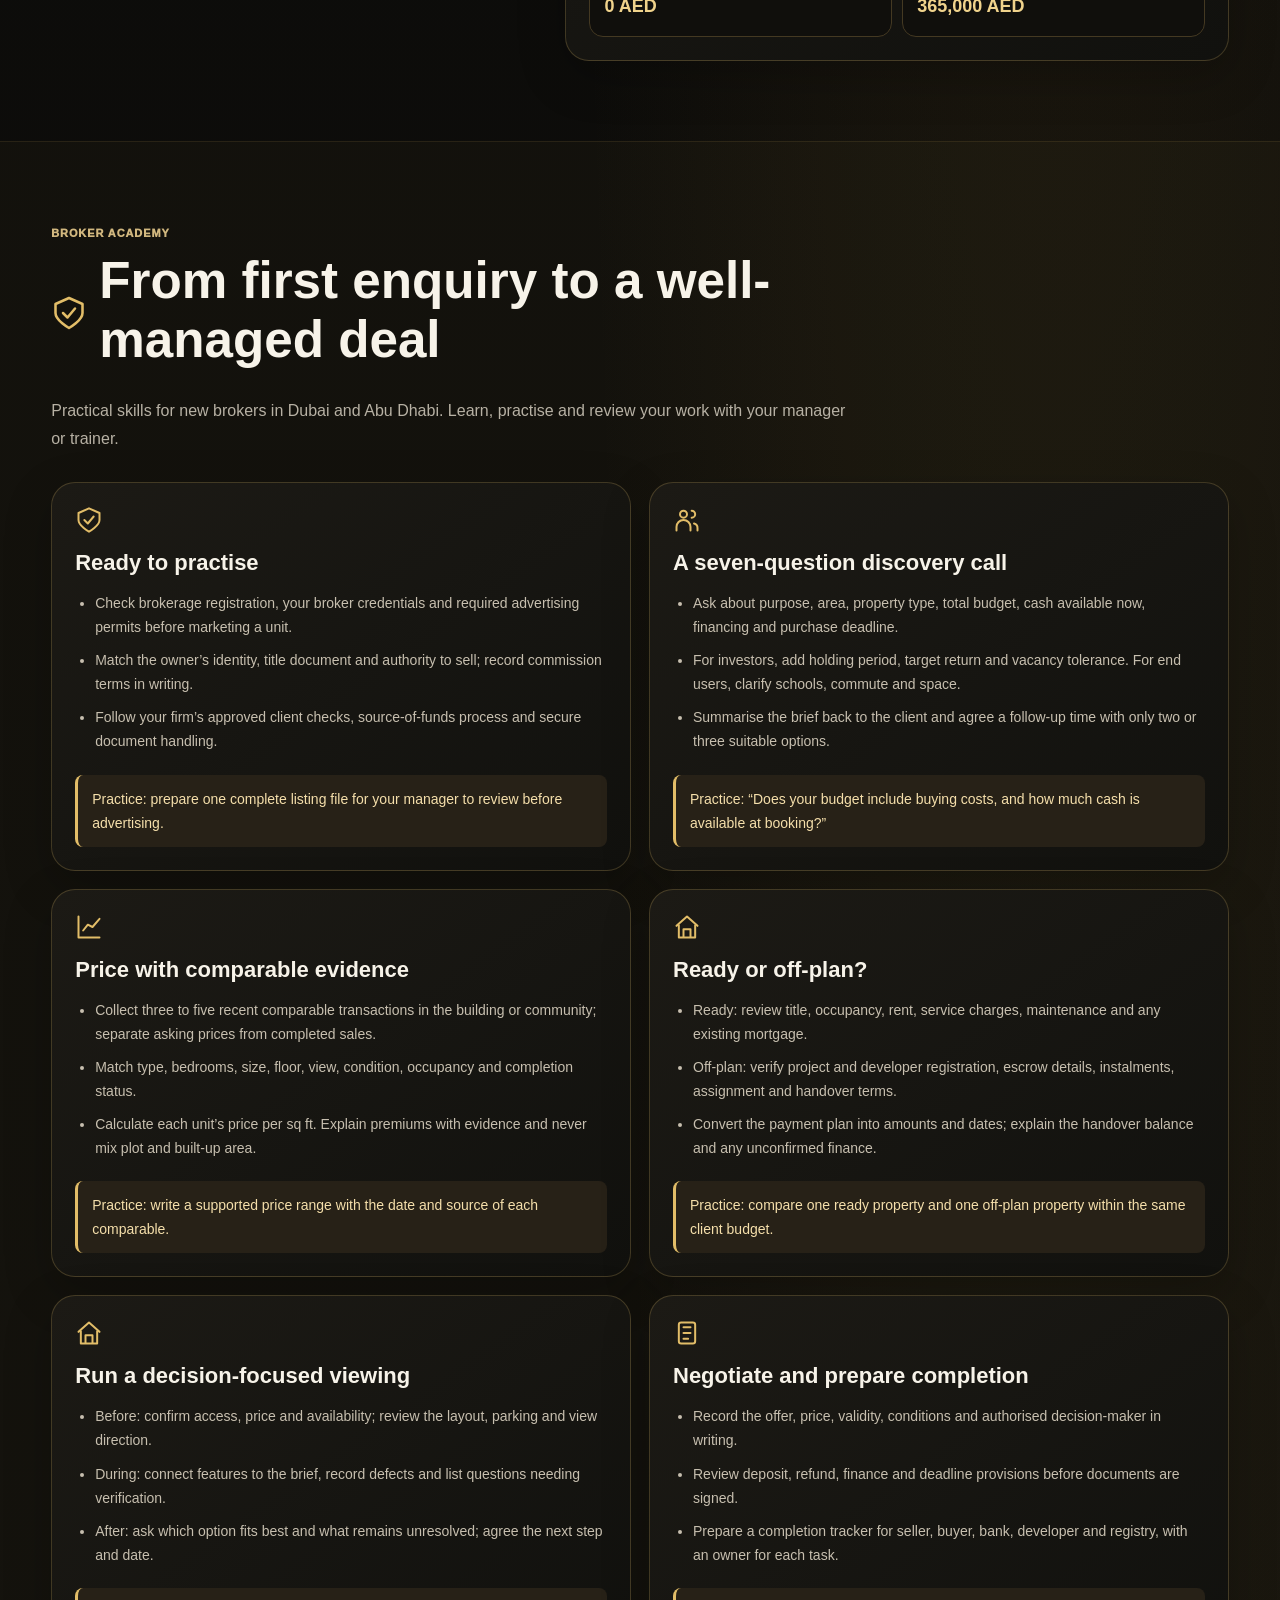
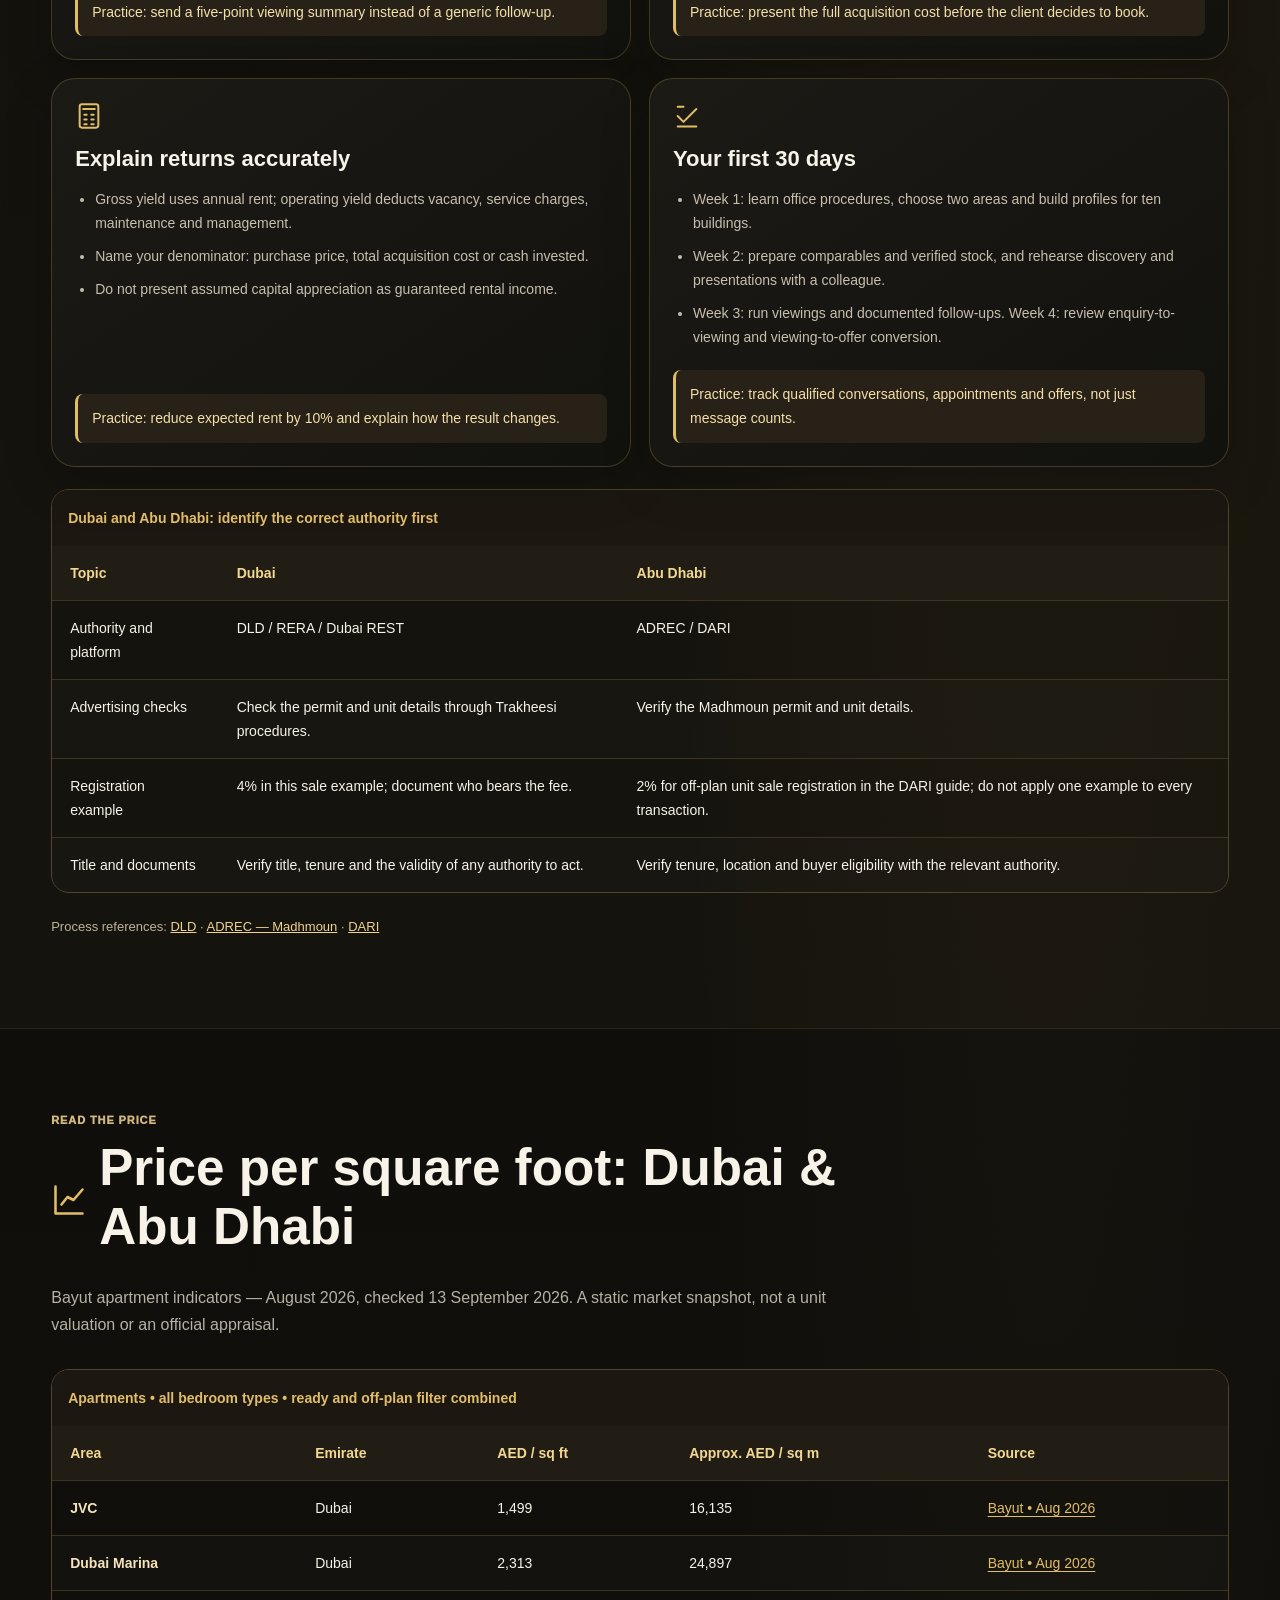
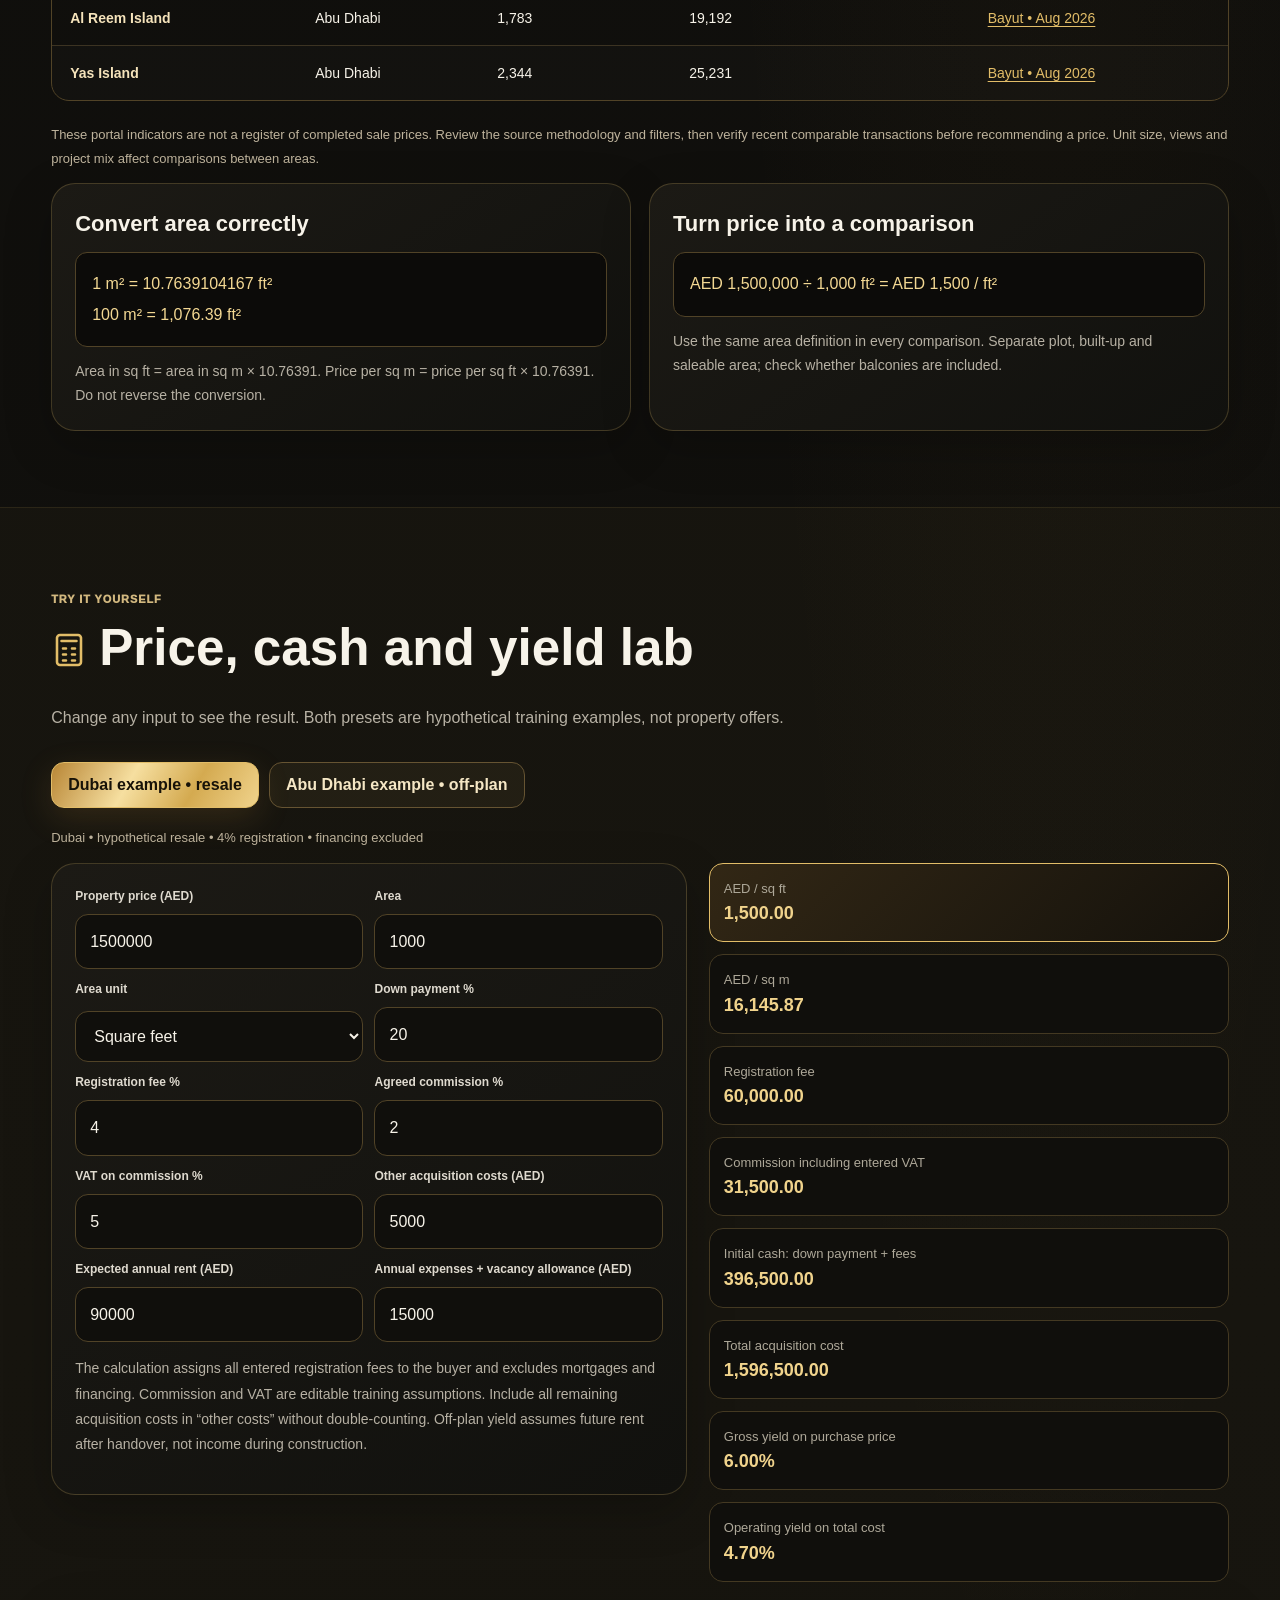
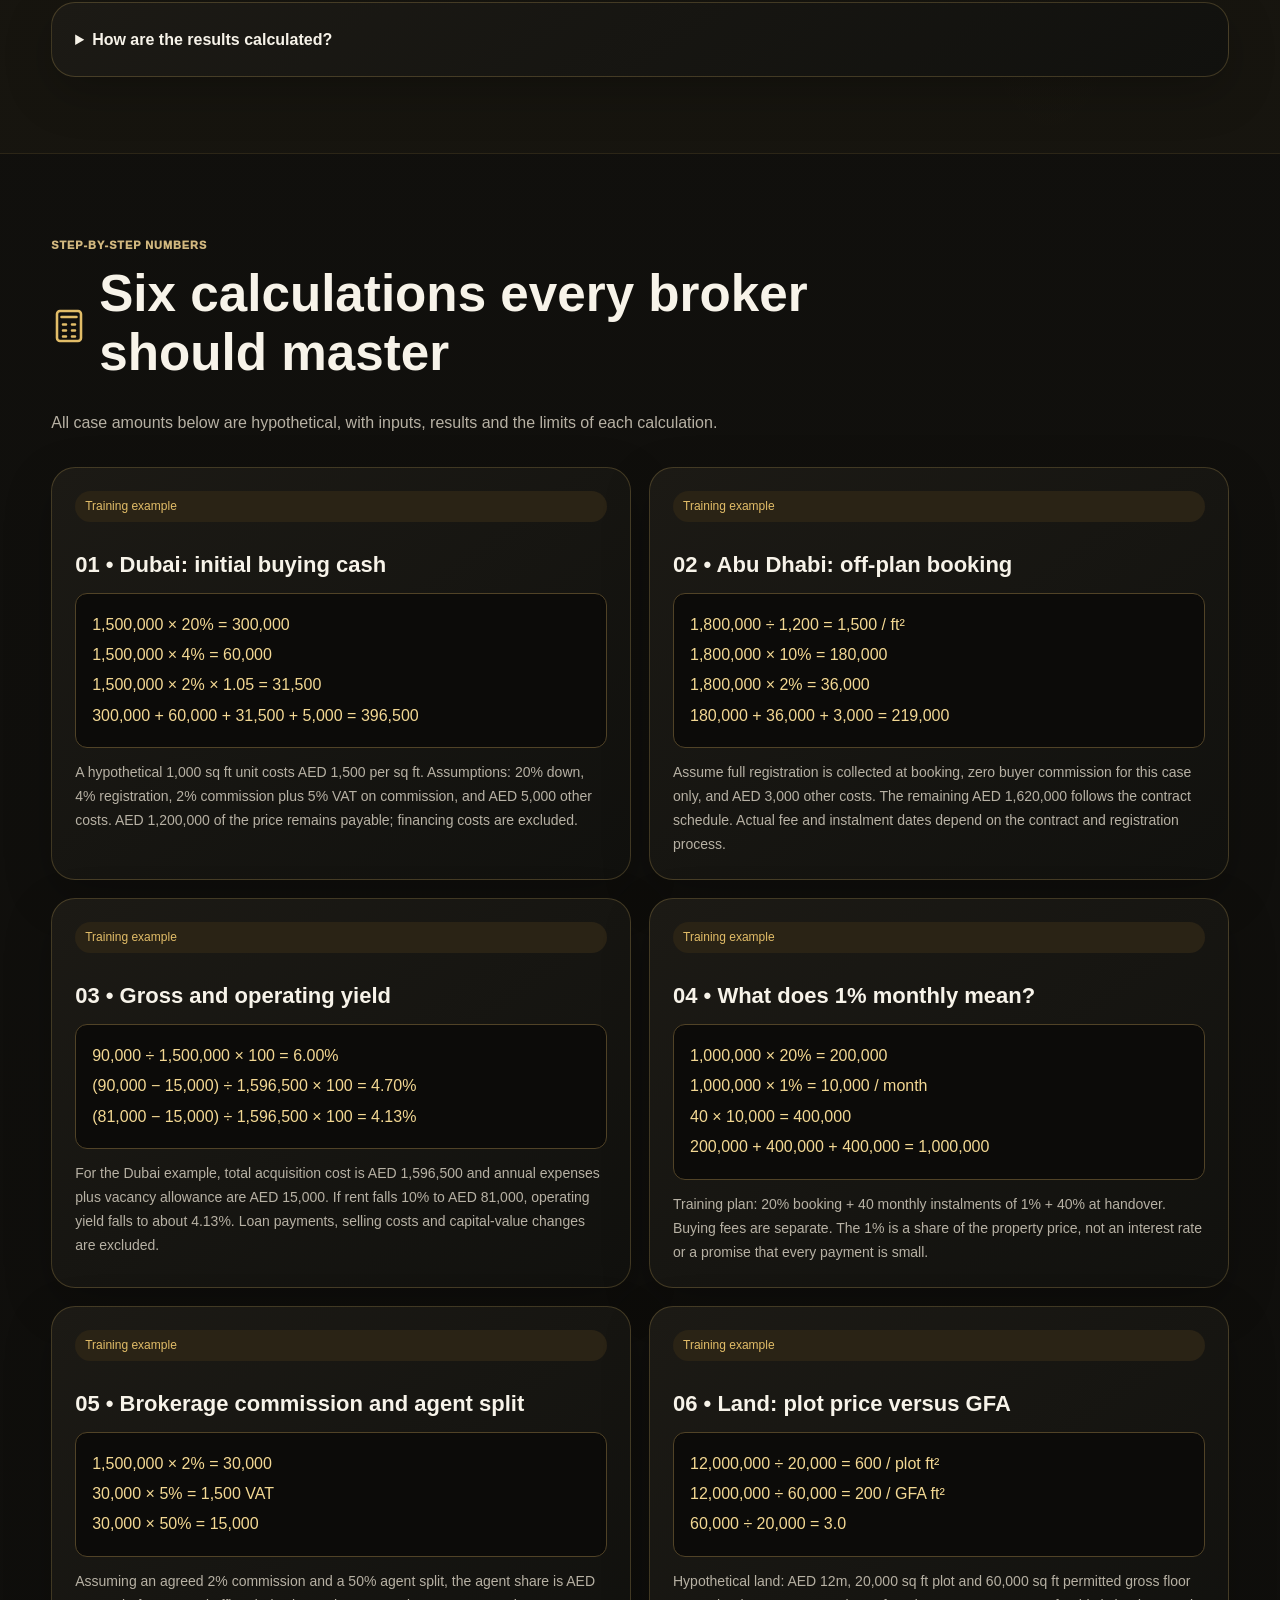
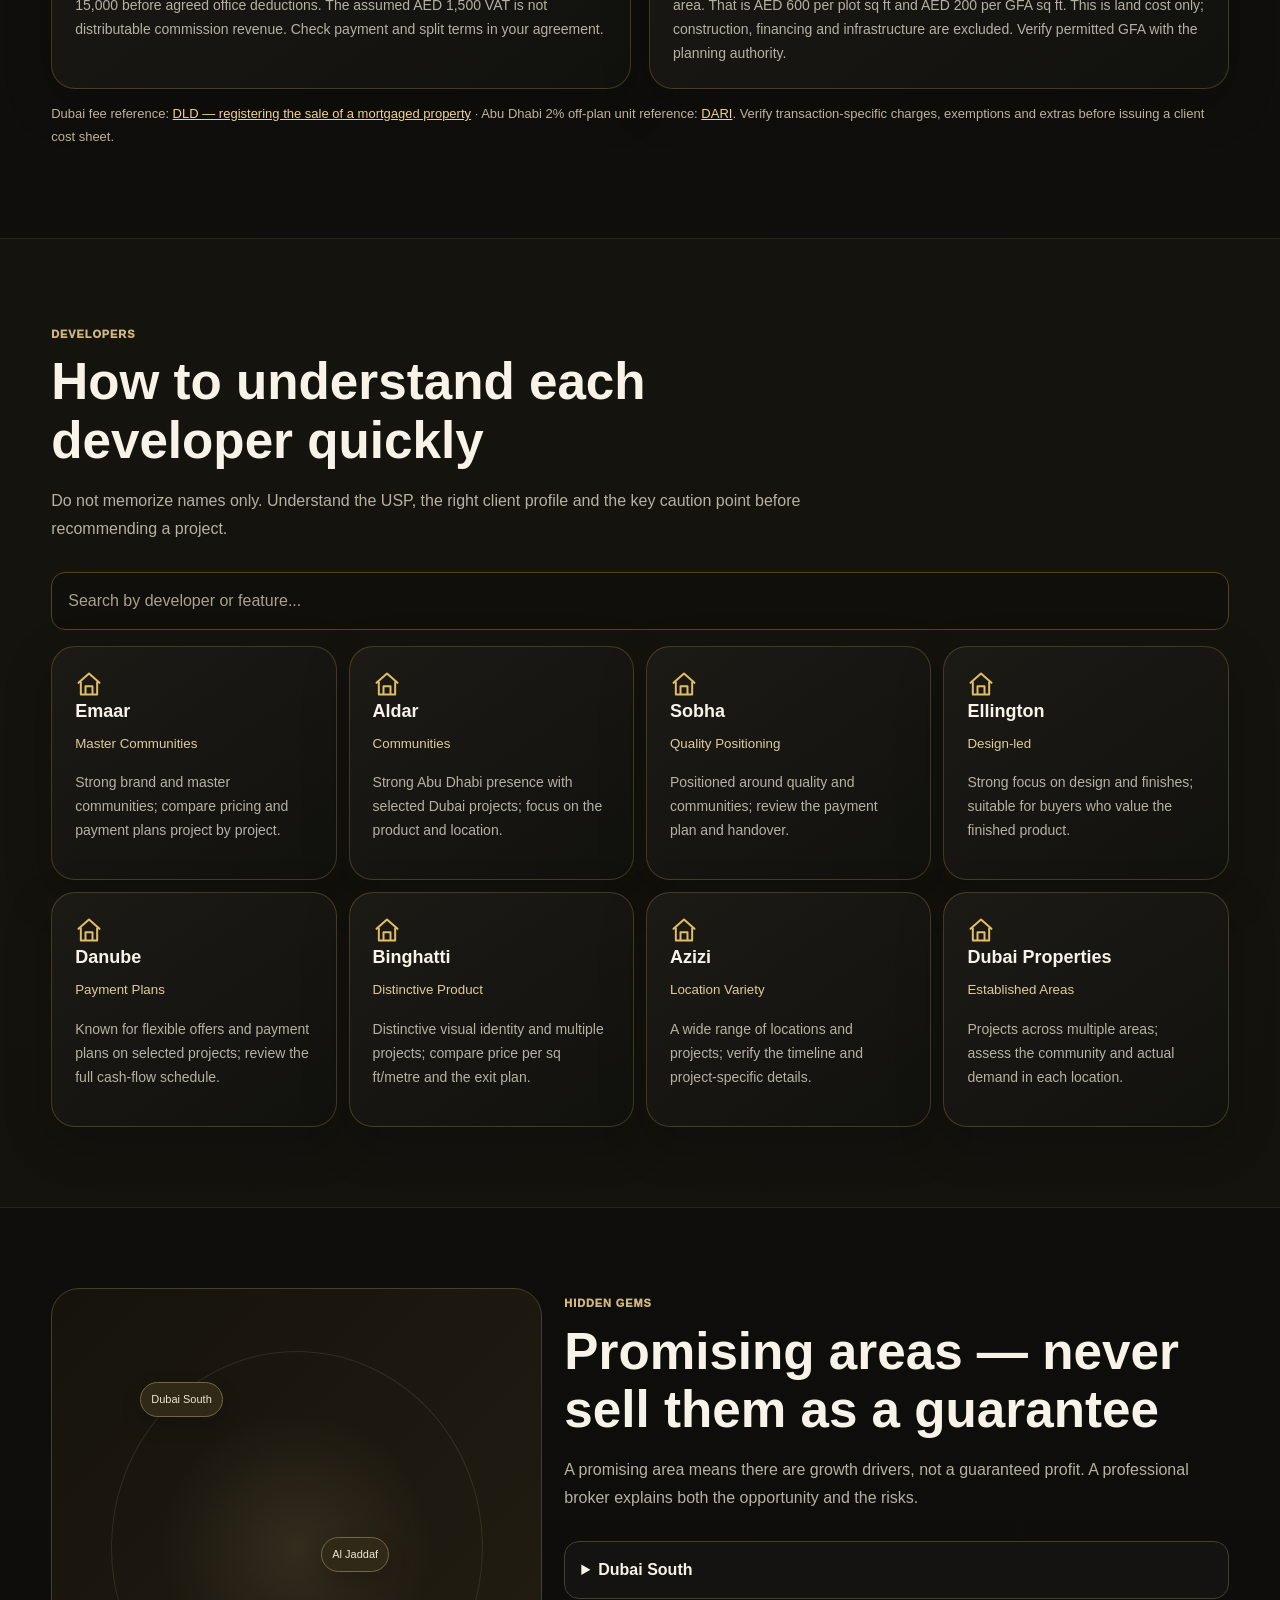
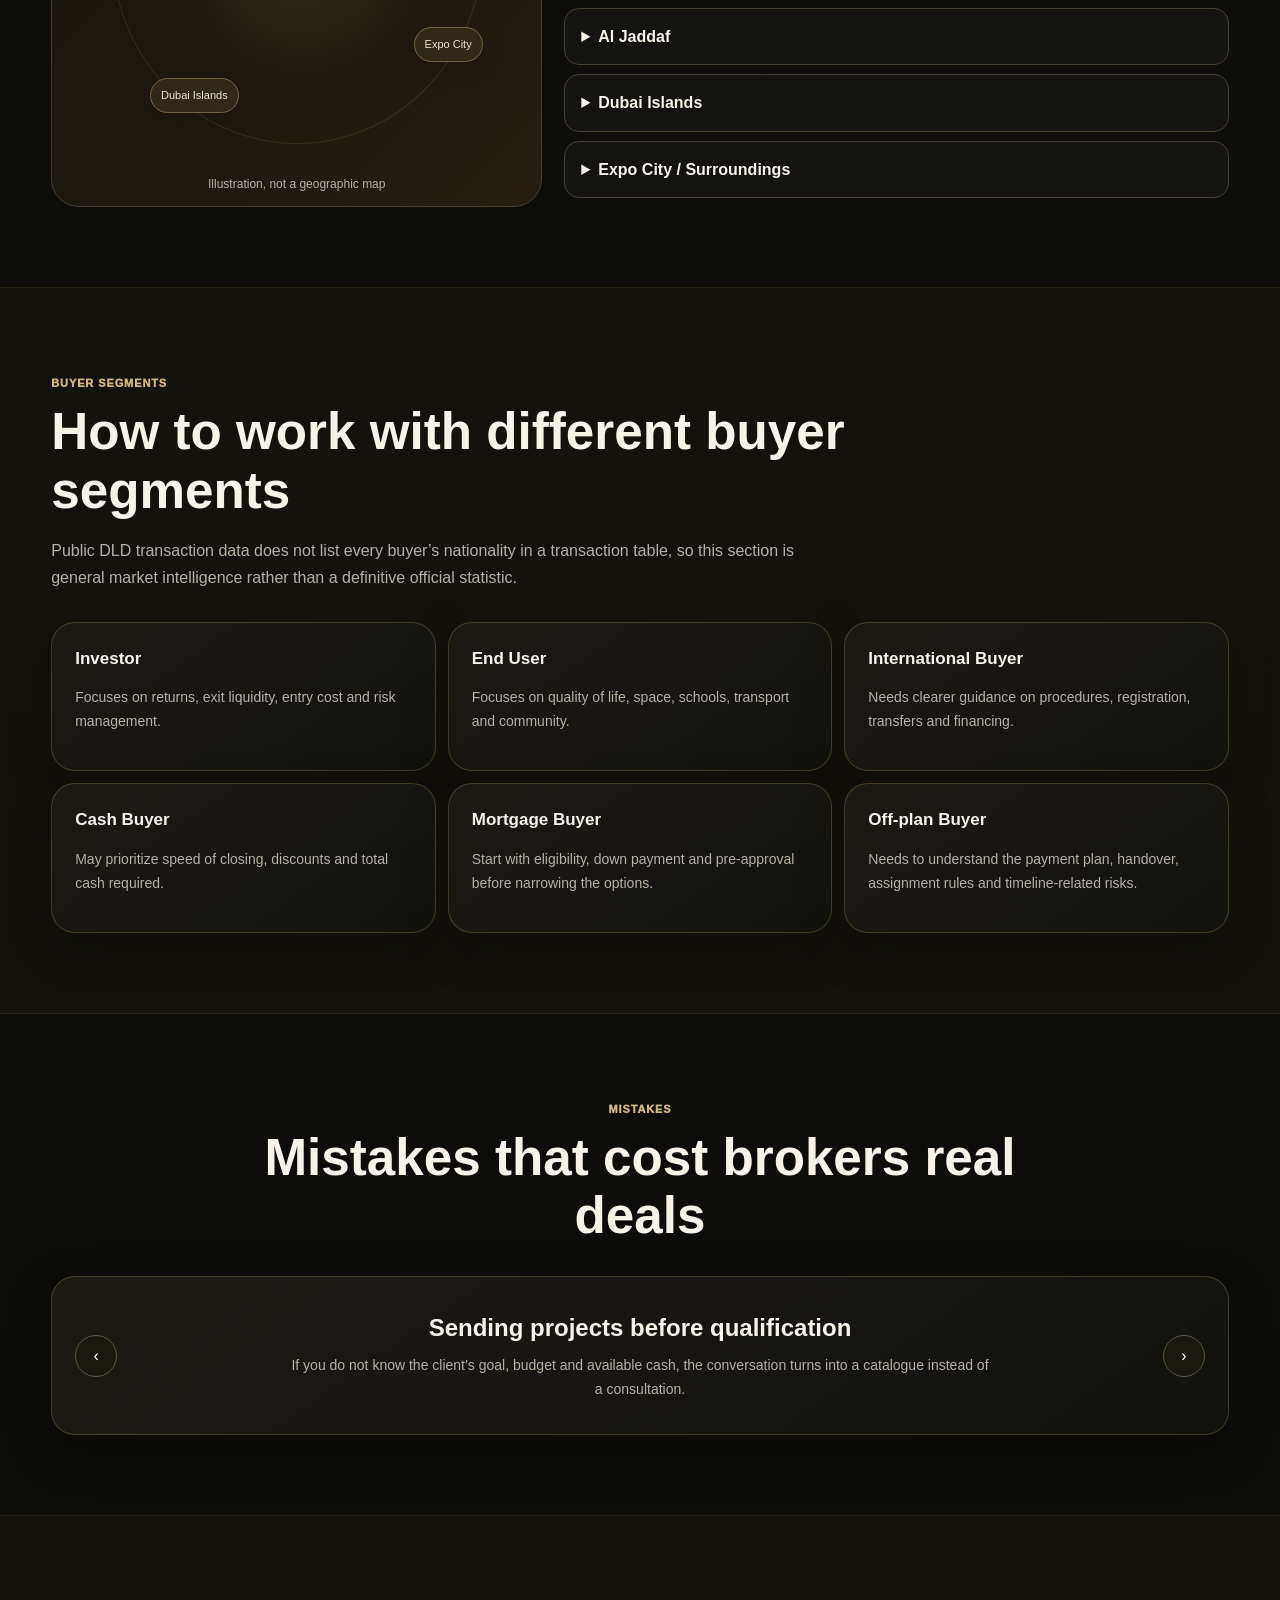
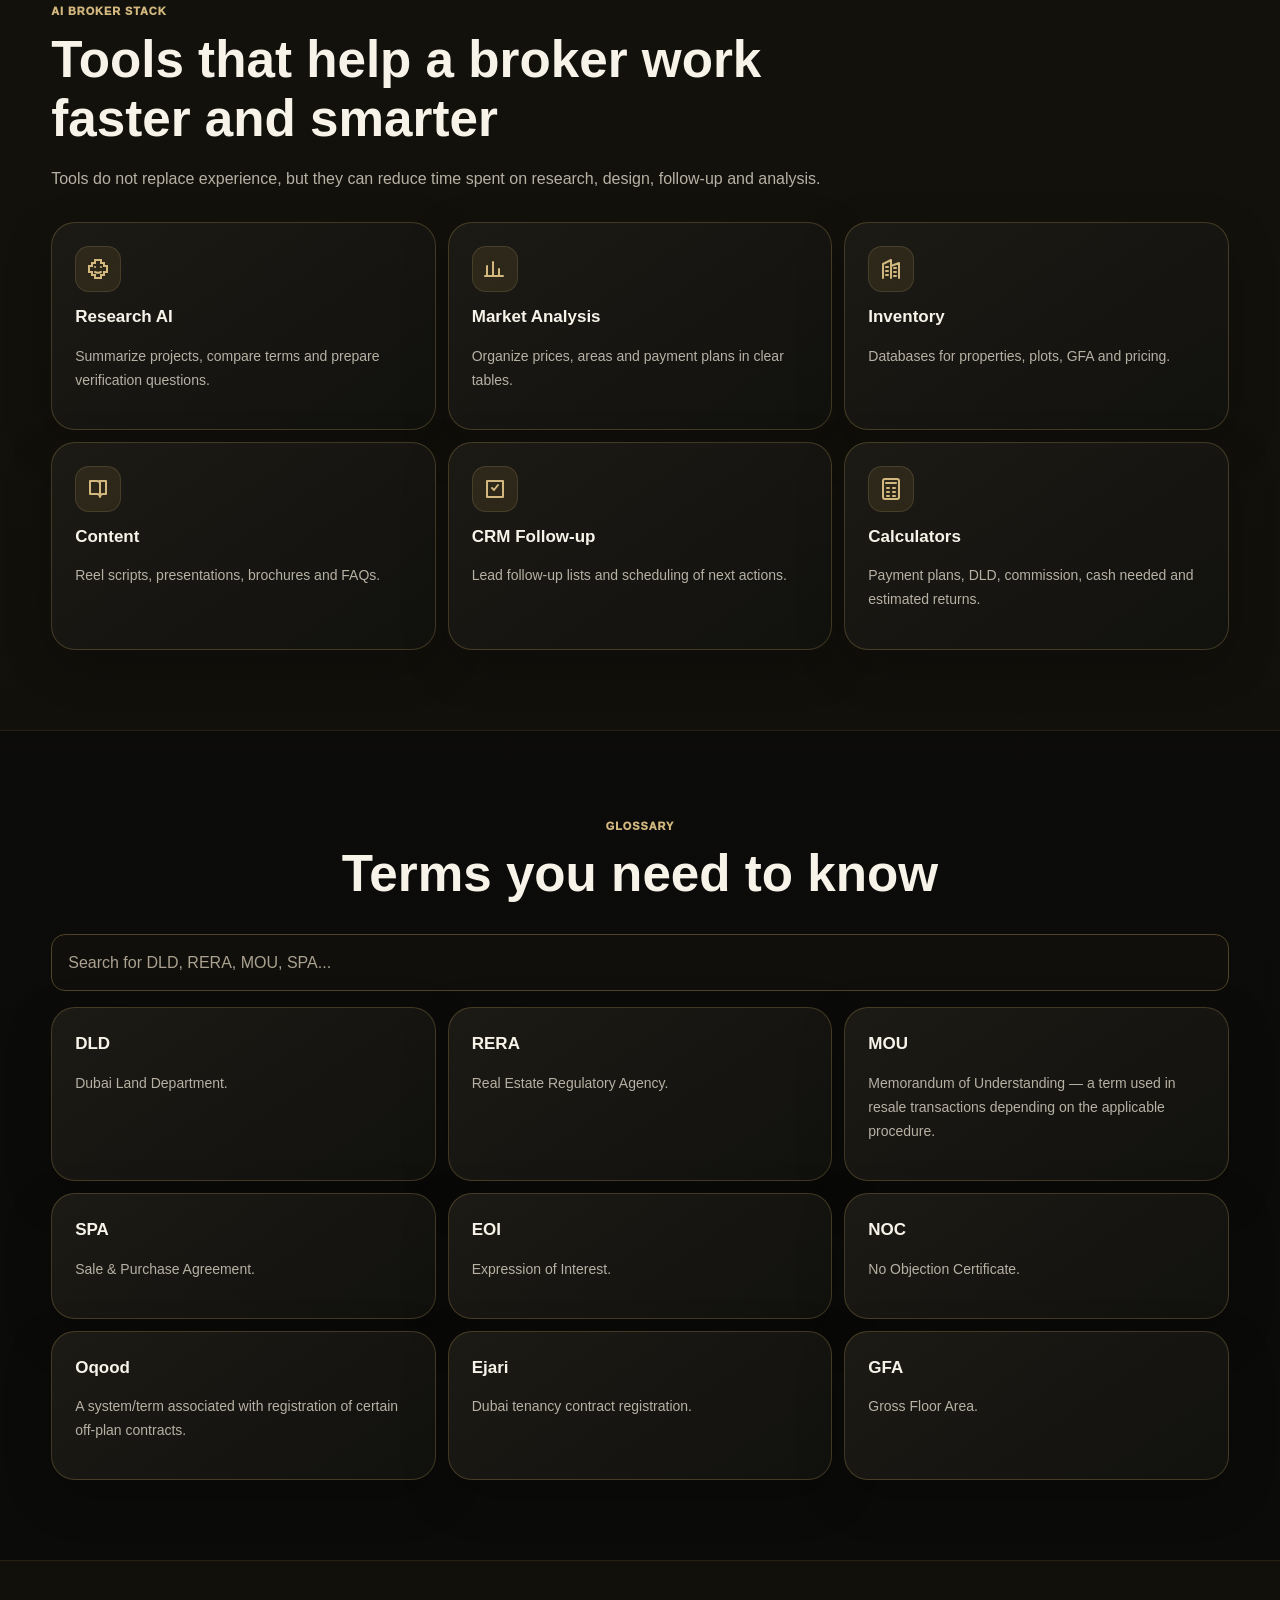
